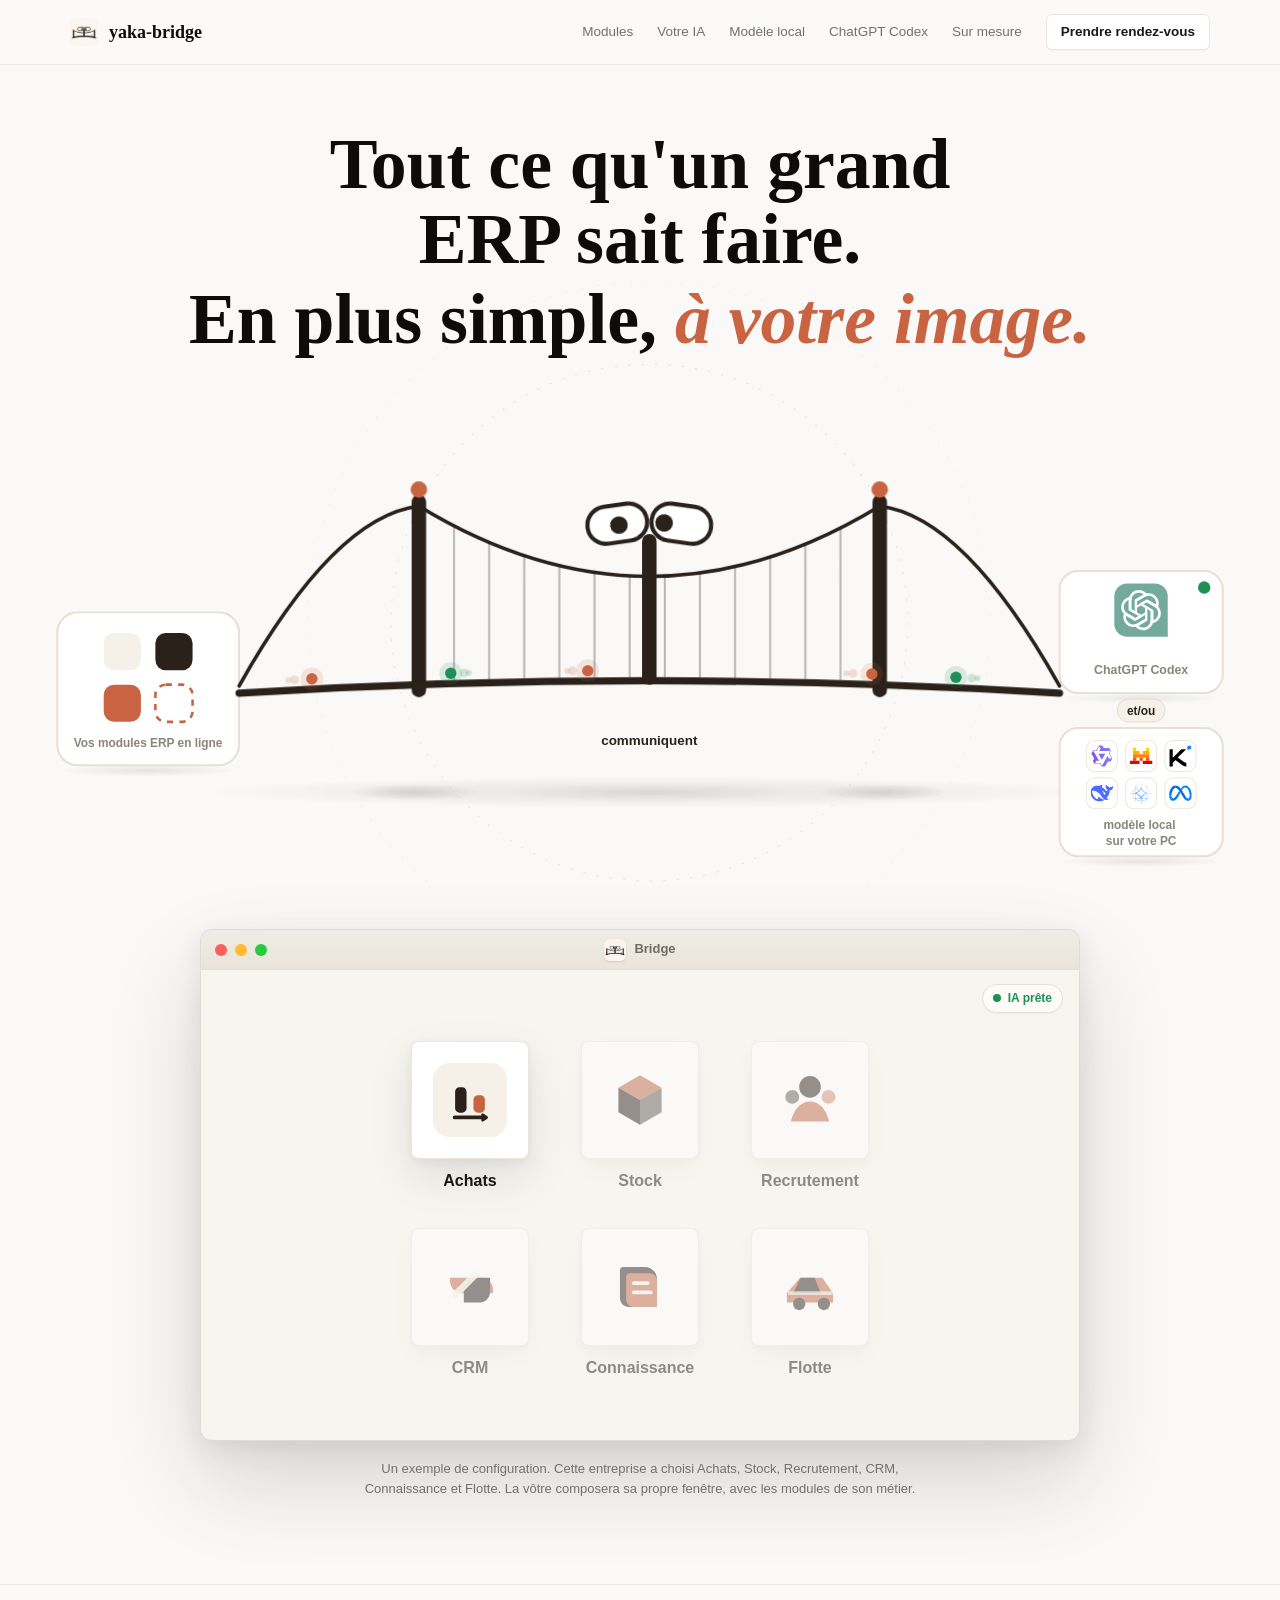
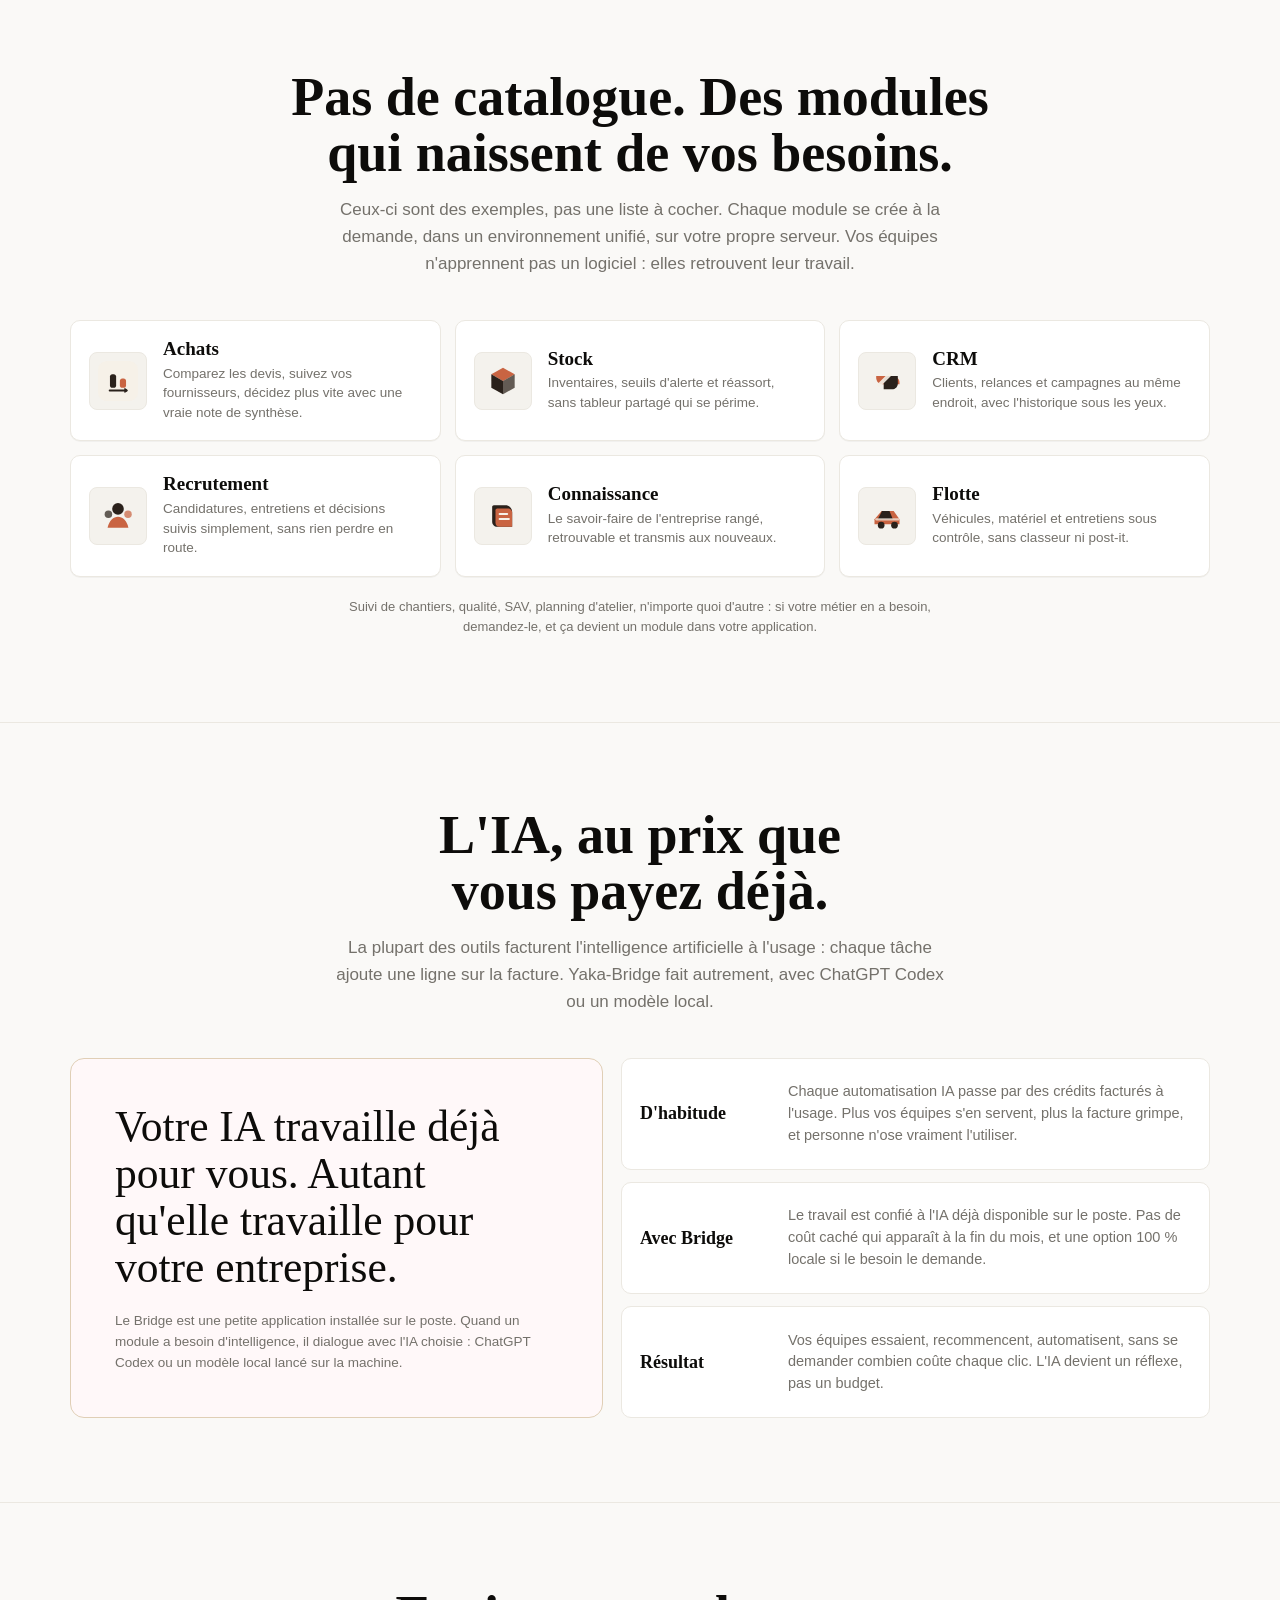
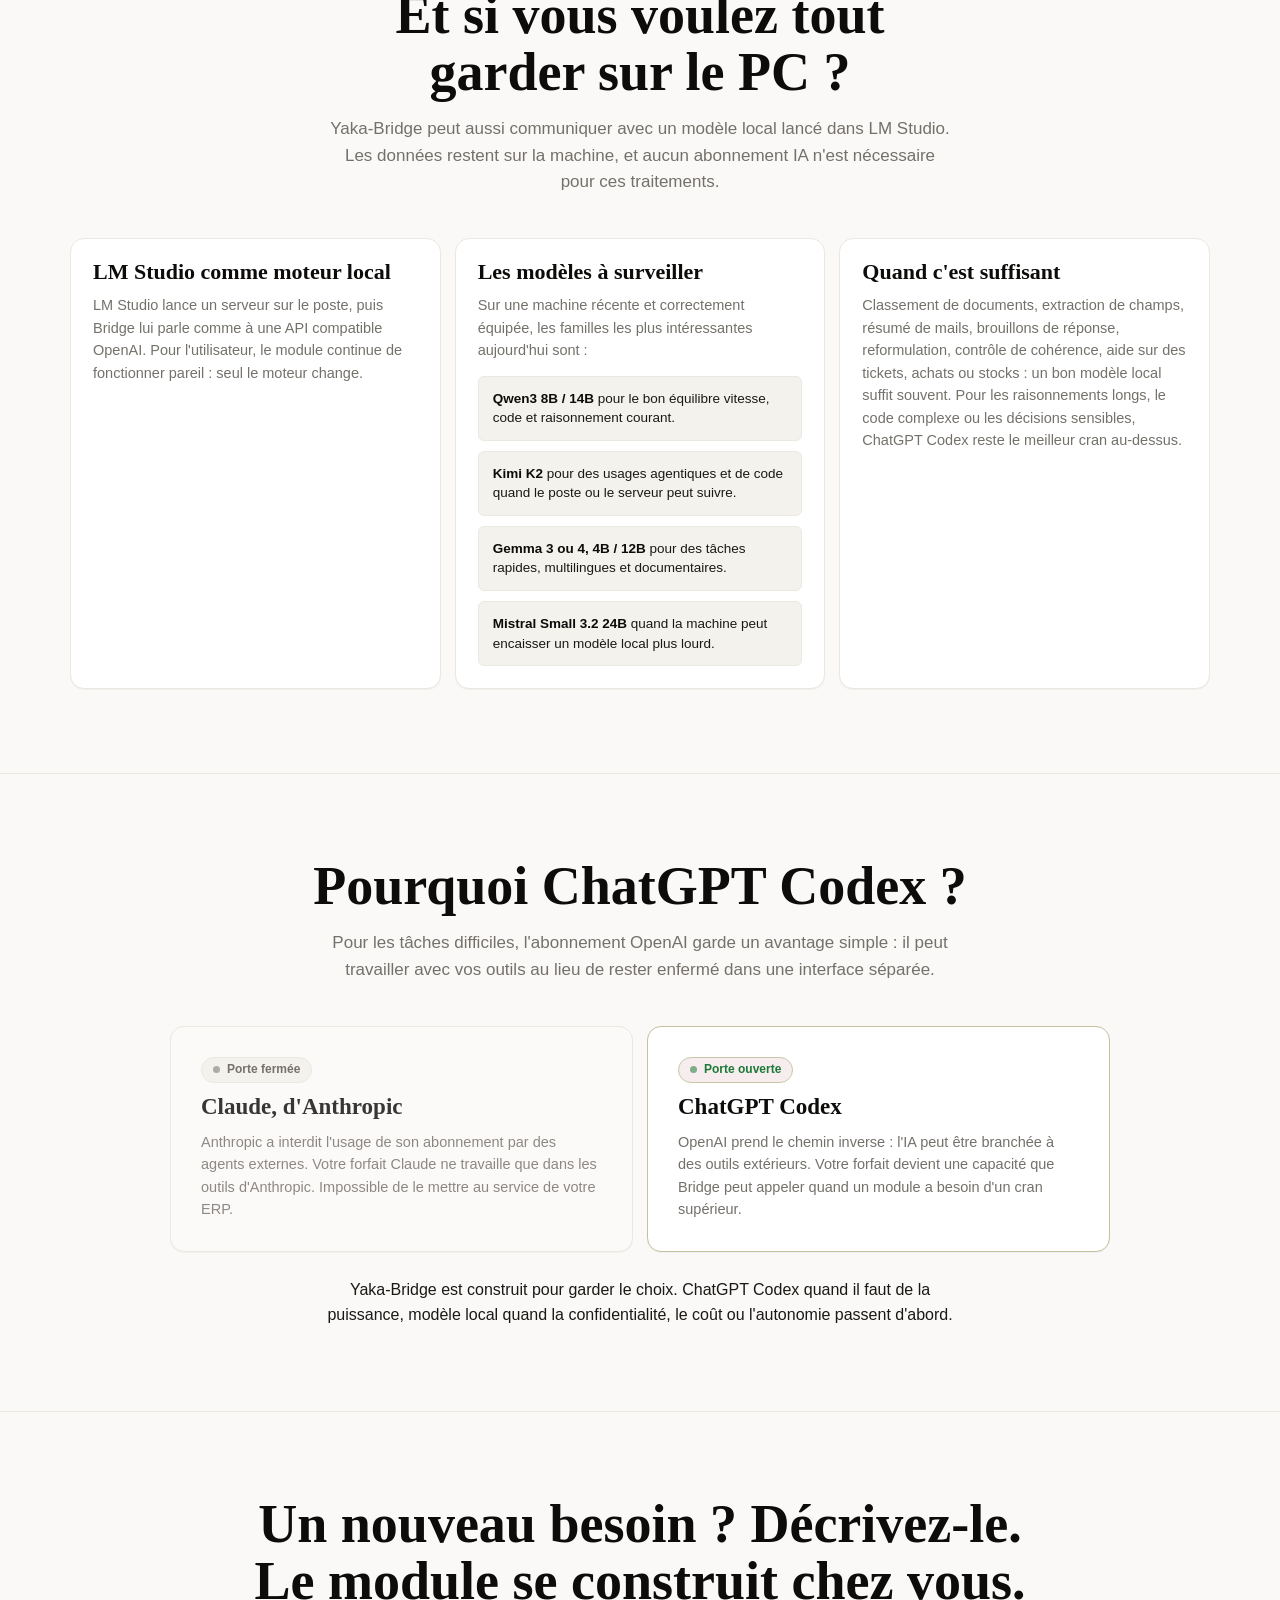
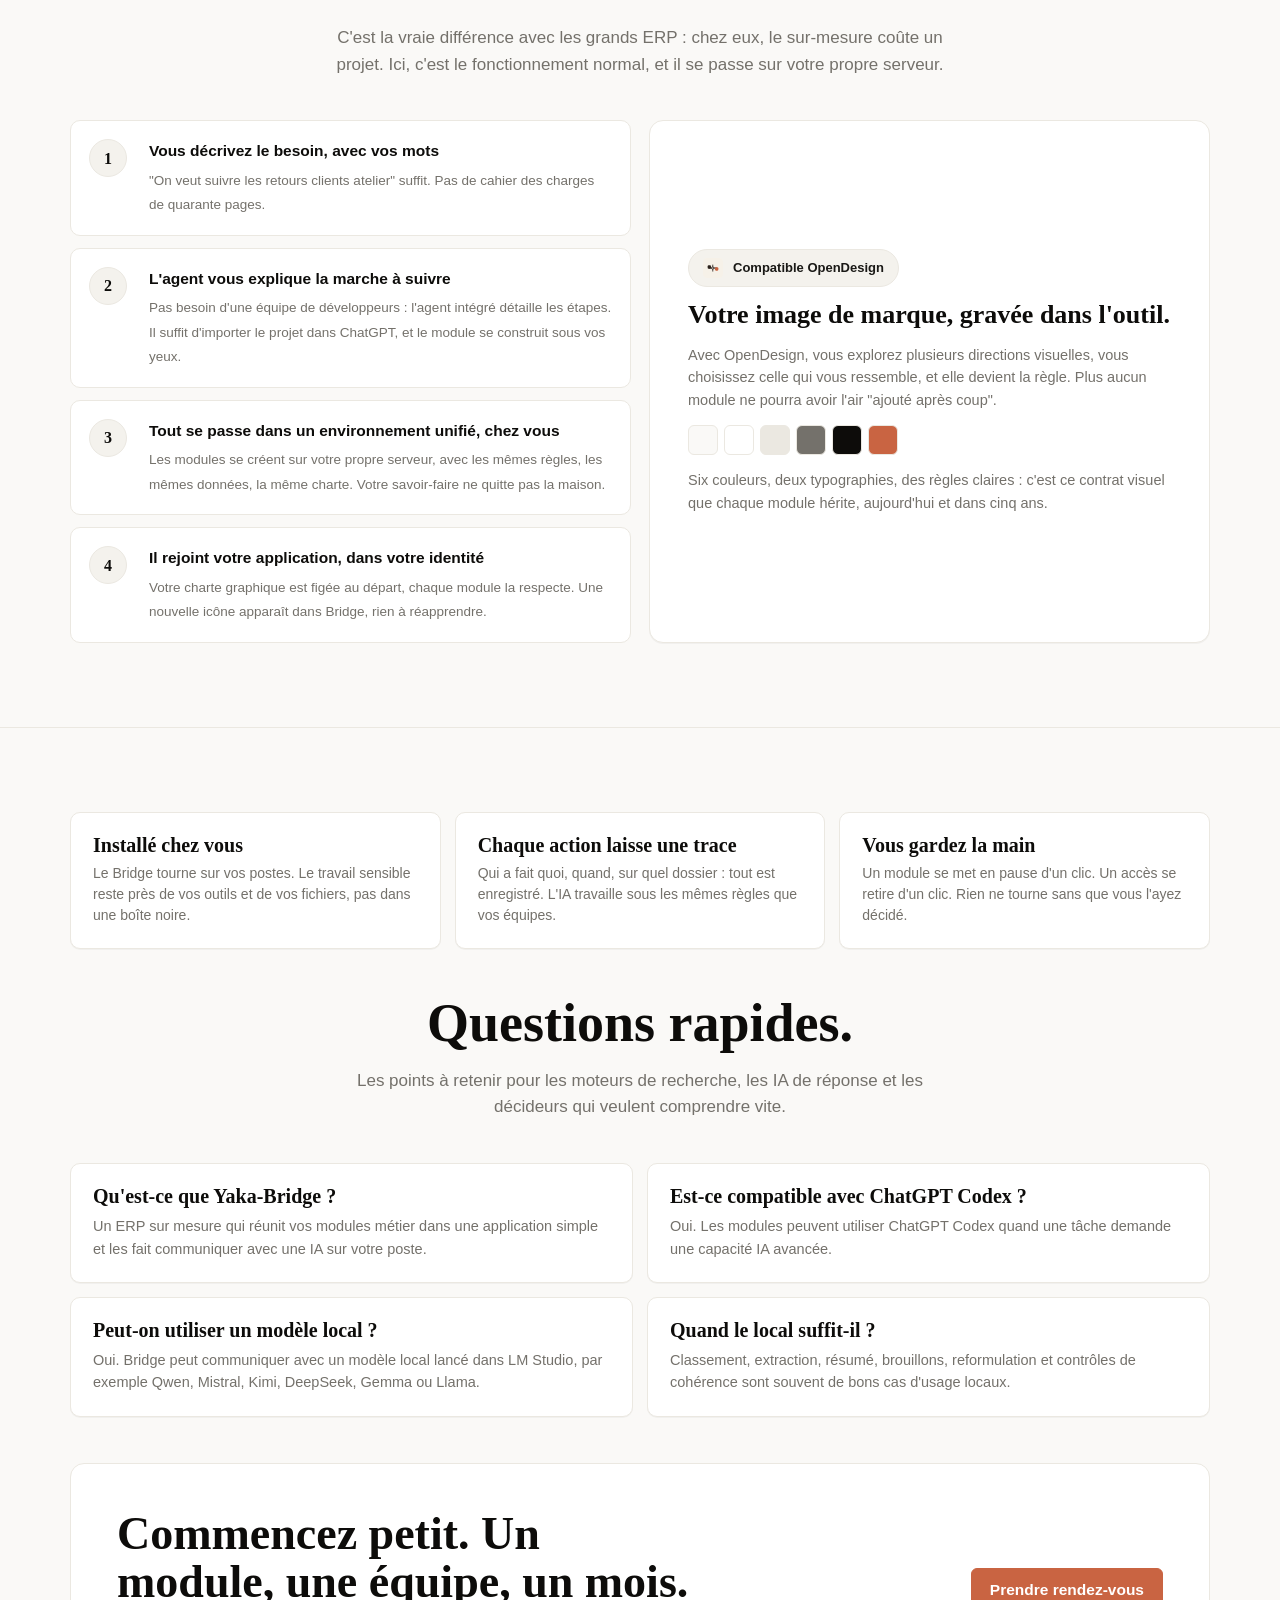
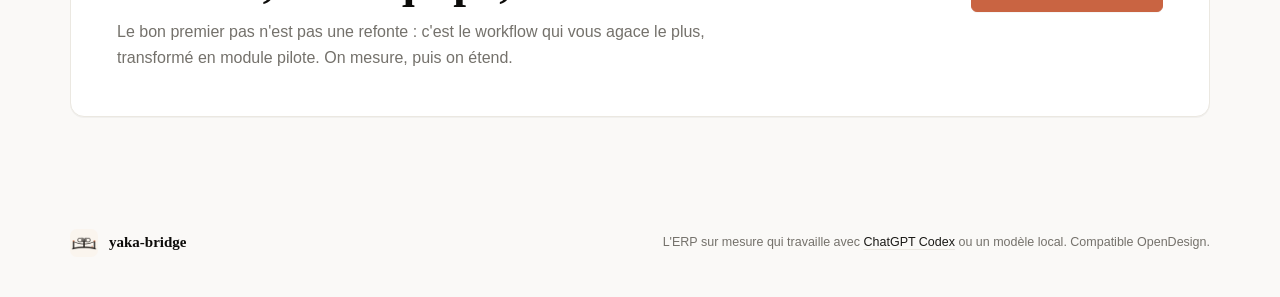
==== public/index.html @ 5d9efeed "Add Yaka-Bridge booking flow" ====
<!doctype html>
<html lang="fr">
<head>
  <meta charset="utf-8">
  <meta name="viewport" content="width=device-width, initial-scale=1">
  <title>Yaka-Bridge - L'ERP sur mesure qui travaille avec votre IA</title>
  <meta name="description" content="Yaka-Bridge réunit vos métiers dans une application simple et fait travailler ChatGPT Codex ou un modèle local sur votre PC.">
  <meta name="robots" content="index, follow, max-image-preview:large">
  <meta name="author" content="Yaka-Bridge">
  <meta name="theme-color" content="#f7f4ed">
  <link rel="canonical" href="https://yaka-bridge.com/">
  <link rel="icon" href="favicon.svg?v=20260612-bridge" type="image/svg+xml">
  <link rel="icon" href="logo-options/yaka-bridge-app-icon-eyes-512.png?v=20260612-bridge" type="image/png" sizes="512x512">
  <link rel="apple-touch-icon" href="logo-options/yaka-bridge-app-icon-eyes-512.png?v=20260612-bridge">
  <link rel="stylesheet" href="booking.css?v=20260612-rdv2">
  <meta property="og:type" content="website">
  <meta property="og:locale" content="fr_FR">
  <meta property="og:site_name" content="Yaka-Bridge">
  <meta property="og:url" content="https://yaka-bridge.com/">
  <meta property="og:title" content="Yaka-Bridge - L'ERP sur mesure qui travaille avec votre IA">
  <meta property="og:description" content="Yaka-Bridge réunit vos métiers dans une application simple et fait travailler ChatGPT Codex ou un modèle local sur votre PC.">
  <meta property="og:image" content="https://yaka-bridge.com/og-yaka-bridge-20260611.png">
  <meta property="og:image:secure_url" content="https://yaka-bridge.com/og-yaka-bridge-20260611.png">
  <meta property="og:image:type" content="image/png">
  <meta property="og:image:width" content="1200">
  <meta property="og:image:height" content="630">
  <meta property="og:image:alt" content="Yaka-Bridge relie vos modules en ligne à ChatGPT Codex ou à un modèle local.">
  <meta name="twitter:card" content="summary_large_image">
  <meta name="twitter:title" content="Yaka-Bridge - L'ERP sur mesure qui travaille avec votre IA">
  <meta name="twitter:description" content="Modules métier, ChatGPT Codex et modèles locaux sur votre PC dans une application simple.">
  <meta name="twitter:image" content="https://yaka-bridge.com/og-yaka-bridge-20260611.png">
  <script type="application/ld+json">
    {
      "@context": "https://schema.org",
      "@graph": [
        {
          "@type": "Organization",
          "@id": "https://yaka-bridge.com/#organization",
          "name": "Yaka-Bridge",
          "url": "https://yaka-bridge.com/",
          "logo": "https://yaka-bridge.com/logo-options/yaka-bridge-app-icon-eyes-512.png"
        },
        {
          "@type": "WebSite",
          "@id": "https://yaka-bridge.com/#website",
          "url": "https://yaka-bridge.com/",
          "name": "Yaka-Bridge",
          "publisher": { "@id": "https://yaka-bridge.com/#organization" },
          "inLanguage": "fr-FR"
        },
        {
          "@type": "SoftwareApplication",
          "@id": "https://yaka-bridge.com/#software",
          "name": "Yaka-Bridge",
          "applicationCategory": "BusinessApplication",
          "operatingSystem": "Web, desktop",
          "url": "https://yaka-bridge.com/",
          "description": "ERP sur mesure qui relie des modules métier à ChatGPT Codex ou à un modèle local sur le poste.",
          "publisher": { "@id": "https://yaka-bridge.com/#organization" }
        },
        {
          "@type": "FAQPage",
          "@id": "https://yaka-bridge.com/#faq",
          "mainEntity": [
            {
              "@type": "Question",
              "name": "Qu'est-ce que Yaka-Bridge ?",
              "acceptedAnswer": {
                "@type": "Answer",
                "text": "Yaka-Bridge est un ERP sur mesure qui réunit des modules métier dans une application simple et les fait communiquer avec une IA sur le poste."
              }
            },
            {
              "@type": "Question",
              "name": "Yaka-Bridge fonctionne-t-il avec ChatGPT Codex ?",
              "acceptedAnswer": {
                "@type": "Answer",
                "text": "Oui. Les modules peuvent utiliser ChatGPT Codex quand une tâche demande une capacité IA avancée."
              }
            },
            {
              "@type": "Question",
              "name": "Yaka-Bridge peut-il fonctionner avec un modèle local ?",
              "acceptedAnswer": {
                "@type": "Answer",
                "text": "Oui. Bridge peut communiquer avec un modèle local lancé dans LM Studio, par exemple Qwen, Mistral, Kimi, DeepSeek, Gemma ou Llama, sans abonnement IA obligatoire pour ces traitements."
              }
            },
            {
              "@type": "Question",
              "name": "Dans quels cas un modèle local suffit-il ?",
              "acceptedAnswer": {
                "@type": "Answer",
                "text": "Un modèle local suffit souvent pour classer des documents, extraire des champs, résumer des mails, préparer des brouillons, reformuler ou contrôler la cohérence de données métier."
              }
            }
          ]
        }
      ]
    }
  </script>
  <style>
    :root {
      --bg:      oklch(98.2% 0.003 84.6);
      --surface: oklch(100% 0 0);
      --fg:      oklch(21.3% 0.006 91.6);
      --muted:   oklch(54.9% 0.010 84.6);
      --border:  oklch(93.1% 0.010 87.5);
      --accent:  oklch(61.7% 0.138 39.0);
      --subtle:  oklch(96.1% 0.007 88.6);
      --strong:  oklch(15.5% 0.004 84.6);
      --accent-soft: oklch(93% 0.035 40);
      --green: oklch(50.8% 0.132 148.5);
      --font-display: 'Source Serif Pro', 'Source Serif 4', 'Iowan Old Style', Georgia, 'Times New Roman', serif;
      --font-body: -apple-system, BlinkMacSystemFont, 'Inter', 'Segoe UI', Roboto, 'Helvetica Neue', Arial, sans-serif;
      --radius-sm: 6px;
      --radius: 10px;
      --radius-lg: 14px;
      --shadow-xs: 0 1px 0 rgba(28, 27, 26, .04);
      --shadow-window: 0 40px 90px rgba(39, 34, 29, .16), 0 8px 24px rgba(39, 34, 29, .08);
      --max: 1140px;
    }
    * { box-sizing: border-box; }
    html { scroll-behavior: smooth; background: var(--bg); }
    body {
      margin: 0;
      color: var(--fg);
      background:
        radial-gradient(circle at 50% -10%, rgba(201, 100, 66, .07), transparent 38rem),
        var(--bg);
      font-family: var(--font-body);
      font-size: 15.5px;
      line-height: 1.58;
      -webkit-font-smoothing: antialiased;
      text-rendering: optimizeLegibility;
    }
    a { color: inherit; text-decoration: none; }
    .shell { width: min(var(--max), calc(100% - 40px)); margin-inline: auto; }

    /* ---------- nav ---------- */
    .topbar {
      position: sticky; top: 0; z-index: 20;
      border-bottom: 1px solid color-mix(in oklch, var(--border) 80%, transparent);
      background: color-mix(in oklch, var(--bg) 86%, white);
      backdrop-filter: blur(18px);
    }
    .nav { display: flex; align-items: center; justify-content: space-between; min-height: 64px; gap: 20px; }
    .brand { display: inline-flex; align-items: center; gap: 11px; min-width: 0; }
    .brand svg { width: 32px; height: 32px; display: block; }
    .brand-logo {
      width: 28px;
      height: 28px;
      display: block;
      border-radius: 7px;
      object-fit: cover;
    }
    .brand strong {
      font-family: var(--font-display); font-size: 18px; font-weight: 650;
      color: var(--strong); white-space: nowrap;
    }
    .navlinks { display: flex; align-items: center; gap: 24px; color: var(--muted); font-size: 13.5px; }
    .navlinks a:hover { color: var(--fg); }
    .nav-cta {
      display: inline-flex; align-items: center; min-height: 36px; padding: 0 14px;
      border: 1px solid var(--border); border-radius: var(--radius-sm);
      background: var(--surface); color: var(--fg); box-shadow: var(--shadow-xs); font-weight: 600;
      white-space: nowrap;
    }

    /* ---------- hero ---------- */
    .hero {
      position: relative;
      overflow: clip;
      display: grid;
      grid-template-rows: auto 1fr;
      min-height: min(820px, calc(100svh - 64px));
      padding-top: clamp(42px, 6.5vh, 76px);
    }
    .hero-copy {
      position: relative;
      z-index: 2;
      text-align: center;
      pointer-events: none;
    }
    h1, h2, h3 {
      margin: 0; color: var(--strong);
      font-family: var(--font-display); font-weight: 650;
      line-height: 1.04; letter-spacing: 0; text-wrap: balance;
    }
    h1 { max-width: 940px; margin-inline: auto; font-size: clamp(44px, 5.6vw, 78px); }
    h1 .line { display: block; overflow: hidden; padding-block: .045em; }
    h1 .line > span { display: inline-block; will-change: transform; }
    h1 em { font-style: italic; color: var(--accent); }
    .hero-scene {
      position: relative;
      z-index: 1;
      align-self: end;
      width: min(1240px, 100%);
      margin-inline: auto;
      margin-top: clamp(-140px, -9vw, -36px);
      pointer-events: none;
    }
    .hero-scene svg { display: block; width: 100%; height: auto; overflow: visible; }

    #halo { transform-box: fill-box; transform-origin: center; }
    #ground-shadow { transform-box: fill-box; transform-origin: center; will-change: transform, opacity; }
    #layer-bridge, #layer-banks, #robot-rig, #robot-eyes, #eye-blink, #pupil-l, #pupil-r {
      transform-box: fill-box; transform-origin: center; will-change: transform;
    }
    .tower, #robot-mast { transform-box: fill-box; transform-origin: center bottom; }
    #codex-dot {
      transform-box: fill-box; transform-origin: center;
      animation: codex-pulse 2.4s ease-in-out infinite;
    }
    @keyframes codex-pulse {
      0%, 100% { transform: scale(1); }
      50% { transform: scale(1.25); }
    }

    /* Séquence d'ouverture : les rives arrivent, les pylônes montent,
       les câbles se tendent, l'agent ouvre les yeux, le trafic démarre. */
    @media (prefers-reduced-motion: no-preference) {
      h1 .line > span { transform: translateY(112%); animation: word-rise 1s cubic-bezier(.22, 1, .36, 1) both; }
      h1 .line:nth-child(2) > span { animation-delay: .14s; }
      @keyframes word-rise { to { transform: translateY(0); } }

      #halo { animation: halo-spin 90s linear infinite; }
      @keyframes halo-spin { to { transform: rotate(360deg); } }

      .bank { opacity: 0; animation: bank-in .8s cubic-bezier(.22, 1, .36, 1) both; }
      #bank-modules { animation-delay: .25s; }
      #bank-codex   { animation-delay: .4s; }
      #bank-local   { animation-delay: .52s; }
      #ai-choice    { opacity: 0; animation: bank-in .6s ease-out 1.5s both; }
      @keyframes bank-in {
        from { opacity: 0; transform: translateY(16px); }
        to   { opacity: 1; transform: translateY(0); }
      }

      .tower { transform: scaleY(0); animation: tower-up .65s cubic-bezier(.34, 1.4, .42, 1) both; }
      .tower.t1 { animation-delay: .5s; }
      .tower.t2 { animation-delay: .62s; }
      @keyframes tower-up { to { transform: scaleY(1); } }

      #deck, #cable-side-l, #cable-side-r, #cable-main { stroke-dasharray: 1; }
      #deck         { animation: draw .9s cubic-bezier(.6, 0, .3, 1) .62s both; }
      #cable-side-l { animation: draw .55s ease-out 1.02s both; }
      #cable-side-r { animation: draw .55s ease-out 1.02s both; }
      #cable-main   { animation: draw .7s ease-in-out 1.18s both; }
      @keyframes draw { from { stroke-dashoffset: 1; } to { stroke-dashoffset: 0; } }

      #hangers { opacity: 0; animation: fade-in .6s ease-out 1.55s both; }
      #shadow-intro { opacity: 0; animation: fade-in 1.1s ease-out .85s both; }
      .scene-label { opacity: 0; animation: fade-in .7s ease-out 1.75s both; }
      #packets, #trails { opacity: 0; animation: fade-in .8s ease-out 2.15s both; }
      @keyframes fade-in { to { opacity: 1; } }

      #robot-mast { transform: scaleY(0); animation: tower-up .5s cubic-bezier(.34, 1.5, .4, 1) 1.6s both; }
      #eye-blink { transform: scaleY(0); animation: eyes-open .5s cubic-bezier(.3, 1.6, .4, 1) 1.95s both; }
      @keyframes eyes-open {
        0%   { transform: scaleY(0); }
        70%  { transform: scaleY(1.12); }
        100% { transform: scaleY(1); }
      }
    }

    /* Le hero s'efface en parallaxe au scroll, piloté par le défilement, sans JS */
    @supports (animation-timeline: scroll()) {
      @media (prefers-reduced-motion: no-preference) {
        .hero-copy  { animation: copy-leave linear both; animation-timeline: scroll(); animation-range: 0 480px; }
        .hero-scene { animation: scene-leave linear both; animation-timeline: scroll(); animation-range: 0 620px; }
      }
    }
    @keyframes copy-leave  { to { transform: translateY(-40px); opacity: 0; } }
    @keyframes scene-leave { to { transform: translateY(-24px) scale(.985); opacity: .3; } }
    .btn {
      display: inline-flex; align-items: center; justify-content: center;
      min-height: 44px; padding: 0 18px;
      border: 1px solid var(--border); border-radius: var(--radius-sm);
      background: var(--surface); color: var(--fg);
      box-shadow: var(--shadow-xs); font-weight: 650; white-space: nowrap;
    }
    .btn.primary { border-color: var(--accent); background: var(--accent); color: white; }
    .btn:hover { border-color: color-mix(in oklch, var(--border) 65%, var(--fg)); }
    .btn.primary:hover { border-color: var(--accent); filter: brightness(.96); }

    /* ---------- vraie fenêtre Bridge ---------- */
    .capture-wrap { padding: 44px 0 86px; }
    .bridge-window {
      width: min(880px, 100%); margin-inline: auto;
      border: 1px solid color-mix(in oklch, var(--border) 70%, var(--fg) 6%);
      border-radius: 12px; overflow: hidden;
      background: #f7f5f0;
      box-shadow: var(--shadow-window);
    }
    .titlebar {
      position: relative; display: flex; align-items: center; justify-content: center;
      gap: 8px;
      min-height: 40px; border-bottom: 1px solid #e4ded3;
      background: linear-gradient(180deg, #efece5, #e9e5dc);
      color: #706c64; font-size: 13px; font-weight: 650;
    }
    .bridge-title-icon {
      width: 22px;
      height: 22px;
      border-radius: 6px;
      object-fit: cover;
      box-shadow: 0 1px 2px rgba(39, 34, 29, .12);
    }
    .lights { position: absolute; inset-inline-start: 14px; display: flex; gap: 8px; }
    .lights i { width: 12px; height: 12px; border-radius: 50%; }
    .lights i:nth-child(1) { background: #ff5f57; }
    .lights i:nth-child(2) { background: #febc2e; }
    .lights i:nth-child(3) { background: #28c840; }
    .bridge-screen { position: relative; padding: 52px 46px 44px; min-height: 470px; display: grid; align-content: center; }
    .codex-mini {
      position: absolute; top: 14px; inset-inline-end: 16px;
      display: inline-flex; align-items: center; gap: 7px; min-height: 28px;
      border: 1px solid #e4ded3; border-radius: 999px;
      background: rgba(255, 253, 248, .82); padding: 4px 10px;
      color: #1e8f56; font-size: 12px; font-weight: 750;
      box-shadow: 0 1px 2px rgba(39, 34, 29, .04);
    }
    .codex-mini .dot { width: 8px; height: 8px; border-radius: 99px; background: currentColor; }
    .services {
      display: grid; grid-template-columns: repeat(3, 128px);
      gap: 38px 42px; justify-content: center; align-content: center;
    }
    .app-card { width: 128px; display: grid; justify-items: center; gap: 12px; text-align: center; }
    .app-icon {
      width: 118px; height: 118px; border-radius: 8px; background: #ffffff;
      box-shadow: 0 18px 44px rgba(39, 34, 29, .10), 0 3px 10px rgba(39, 34, 29, .06);
      display: grid; place-items: center; border: 1px solid rgba(228, 222, 211, .72);
      overflow: hidden;
    }
    .app-icon svg { width: 74px; height: 74px; display: block; }
    .app-icon img { width: 100%; height: 100%; object-fit: cover; display: block; }
    .app-card strong { font-family: var(--font-body); font-size: 16px; font-weight: 650; color: #171716; line-height: 1.2; }
    .app-card.placeholder { opacity: .48; filter: grayscale(.12); }
    .app-card.placeholder .app-icon { box-shadow: 0 10px 28px rgba(39, 34, 29, .07), 0 2px 6px rgba(39, 34, 29, .04); }
    .capture-caption {
      max-width: 560px; margin: 18px auto 0; text-align: center;
      color: var(--muted); font-size: 13px; line-height: 1.5;
    }

    /* ---------- sections ---------- */
    .section { padding: 84px 0; border-top: 1px solid var(--border); }
    .section-head { max-width: 780px; margin: 0 auto 42px; text-align: center; }
    h2 { font-size: clamp(34px, 4.4vw, 54px); }
    .section-head p { margin: 16px auto 0; max-width: 620px; color: var(--muted); font-size: 17px; text-wrap: pretty; }

    /* modules */
    .module-grid { display: grid; grid-template-columns: repeat(3, minmax(0, 1fr)); gap: 14px; }
    .module-card {
      display: grid; grid-template-columns: 58px minmax(0, 1fr); gap: 16px; align-items: center;
      padding: 18px; border: 1px solid var(--border); border-radius: var(--radius);
      background: var(--surface); box-shadow: var(--shadow-xs);
    }
    .module-card .m-icon {
      width: 58px; height: 58px; border-radius: 8px;
      border: 1px solid var(--border); background: var(--subtle);
      display: grid; place-items: center;
    }
    .module-card .m-icon svg { width: 40px; height: 40px; display: block; }
    .module-card h3 { font-size: 19px; }
    .module-card p { margin: 5px 0 0; color: var(--muted); font-size: 13.5px; line-height: 1.45; }
    .module-note { margin: 20px auto 0; max-width: 620px; text-align: center; color: var(--muted); font-size: 13px; }

    /* économie */
    .economy { display: grid; grid-template-columns: .95fr 1.05fr; gap: 18px; align-items: stretch; }
    .quote-panel {
      display: grid; align-content: center;
      padding: clamp(26px, 4vw, 44px);
      border: 1px solid color-mix(in oklch, var(--accent) 22%, var(--border));
      border-radius: var(--radius-lg);
      background: color-mix(in oklch, var(--surface) 78%, var(--accent-soft));
    }
    .quote-panel p {
      margin: 0; color: var(--strong);
      font-family: var(--font-display); font-size: clamp(28px, 3.4vw, 44px);
      line-height: 1.08; text-wrap: balance;
    }
    .quote-panel small { display: block; margin-top: 20px; color: var(--muted); font-size: 13.5px; line-height: 1.55; }
    .compare { display: grid; gap: 12px; }
    .compare-row {
      display: grid; grid-template-columns: 132px minmax(0, 1fr); gap: 16px; align-items: center;
      padding: 18px; border: 1px solid var(--border); border-radius: var(--radius); background: var(--surface);
    }
    .compare-row b { color: var(--strong); font-family: var(--font-display); font-size: 18px; line-height: 1.15; }
    .compare-row span { color: var(--muted); font-size: 14.5px; line-height: 1.5; }

    /* modèle local */
    .local-grid { display: grid; grid-template-columns: repeat(3, minmax(0, 1fr)); gap: 14px; }
    .local-card {
      padding: 22px; border: 1px solid var(--border); border-radius: var(--radius-lg);
      background: var(--surface); box-shadow: var(--shadow-xs);
    }
    .local-card h3 { font-size: 22px; }
    .local-card p { margin: 10px 0 0; color: var(--muted); font-size: 14.5px; line-height: 1.55; }
    .model-list { display: grid; gap: 10px; margin-top: 14px; }
    .model-list span {
      display: block; padding: 12px 14px; border: 1px solid var(--border); border-radius: var(--radius-sm);
      background: var(--subtle); color: var(--fg); font-size: 13.5px; line-height: 1.45;
    }
    .model-list b { color: var(--strong); }

    /* pourquoi codex */
    .versus { display: grid; grid-template-columns: 1fr 1fr; gap: 14px; max-width: 940px; margin-inline: auto; }
    .vs-card {
      display: grid; gap: 12px; align-content: start;
      padding: clamp(22px, 3vw, 30px);
      border: 1px solid var(--border); border-radius: var(--radius-lg);
      background: var(--surface); box-shadow: var(--shadow-xs);
    }
    .vs-card h3 { font-size: 23px; }
    .vs-card p { margin: 0; color: var(--muted); font-size: 14.5px; line-height: 1.55; }
    .vs-tag {
      display: inline-flex; align-items: center; gap: 7px; width: fit-content;
      min-height: 26px; padding: 2px 11px;
      border: 1px solid var(--border); border-radius: 999px;
      background: var(--subtle); color: var(--muted);
      font-size: 12px; font-weight: 700;
    }
    .vs-tag::before { content: ""; width: 7px; height: 7px; border-radius: 50%; background: currentColor; opacity: .55; }
    .vs-card.closed { background: color-mix(in oklch, var(--surface) 60%, var(--subtle)); }
    .vs-card.closed h3, .vs-card.closed p { opacity: .82; }
    .vs-card.open { border-color: color-mix(in oklch, var(--green) 30%, var(--border)); }
    .vs-card.open .vs-tag {
      border-color: color-mix(in oklch, var(--green) 26%, var(--border));
      background: color-mix(in oklch, var(--green) 9%, var(--surface));
      color: var(--green);
    }
    .versus-note {
      max-width: 640px; margin: 26px auto 0; text-align: center;
      color: var(--fg); font-size: 16px; line-height: 1.55; text-wrap: pretty;
    }

    /* sur mesure */
    .custom { display: grid; grid-template-columns: 1fr 1fr; gap: 18px; align-items: stretch; }
    .steps { display: grid; gap: 12px; counter-reset: step; }
    .step {
      display: grid; grid-template-columns: 44px minmax(0, 1fr); gap: 16px; align-items: start;
      padding: 18px; border: 1px solid var(--border); border-radius: var(--radius);
      background: var(--surface); counter-increment: step;
    }
    .step::before {
      content: counter(step);
      display: grid; place-items: center; width: 36px; height: 36px;
      border: 1px solid var(--border); border-radius: 50%; background: var(--subtle);
      color: var(--strong); font-family: var(--font-display); font-size: 16px; font-weight: 650;
    }
    .step strong { display: block; color: var(--strong); font-size: 15.5px; margin-bottom: 4px; }
    .step span { color: var(--muted); font-size: 13.5px; line-height: 1.5; }
    .design-card {
      display: grid; align-content: center; gap: 14px;
      padding: clamp(24px, 3.5vw, 38px);
      border: 1px solid var(--border); border-radius: var(--radius-lg);
      background: var(--surface); box-shadow: var(--shadow-xs);
    }
    .design-card h3 { font-size: 26px; line-height: 1.1; }
    .design-card p { margin: 0; color: var(--muted); font-size: 14.5px; line-height: 1.55; }
    .od-badge {
      display: inline-flex; align-items: center; gap: 10px; width: fit-content;
      border: 1px solid var(--border); border-radius: 999px;
      background: var(--subtle); padding: 8px 14px;
      color: var(--fg); font-size: 13px; font-weight: 650;
    }
    .od-badge svg { width: 20px; height: 20px; display: block; }
    .swatch-row { display: flex; gap: 6px; }
    .swatch-row i { width: 30px; height: 30px; border-radius: 6px; border: 1px solid var(--border); }

    /* confiance + CTA final */
    .trust-grid { display: grid; grid-template-columns: repeat(3, minmax(0, 1fr)); gap: 14px; margin-bottom: 46px; }
    .trust-card {
      padding: 22px; border: 1px solid var(--border); border-radius: var(--radius);
      background: var(--surface); box-shadow: var(--shadow-xs);
    }
    .trust-card h3 { font-size: 20px; }
    .trust-card p { margin: 8px 0 0; color: var(--muted); font-size: 14px; line-height: 1.5; }
    .faq-grid { display: grid; grid-template-columns: repeat(2, minmax(0, 1fr)); gap: 14px; margin-bottom: 46px; }
    .faq-card {
      padding: 22px; border: 1px solid var(--border); border-radius: var(--radius);
      background: var(--surface); box-shadow: var(--shadow-xs);
    }
    .faq-card h3 { font-size: 20px; }
    .faq-card p { margin: 8px 0 0; color: var(--muted); font-size: 14.5px; line-height: 1.55; }
    .final-box {
      display: grid; grid-template-columns: minmax(0, 1fr) auto; gap: 28px; align-items: center;
      padding: clamp(26px, 4vw, 46px);
      border: 1px solid var(--border); border-radius: var(--radius-lg);
      background: var(--surface); box-shadow: var(--shadow-xs);
    }
    .final-box h2 { font-size: clamp(30px, 3.8vw, 46px); }
    .final-box p { max-width: 640px; margin: 14px 0 0; color: var(--muted); font-size: 16px; }

    .foot {
      display: flex; flex-wrap: wrap; align-items: center; justify-content: space-between;
      gap: 14px; padding: 28px 0 40px; color: var(--muted); font-size: 12.5px;
    }
    .foot .brand strong { font-size: 15px; }
    .foot a { color: var(--fg); text-decoration: underline; text-decoration-color: var(--border); text-underline-offset: 3px; }

    @media (max-width: 920px) {
      .economy, .custom, .final-box, .versus, .local-grid { grid-template-columns: 1fr; }
      .module-grid, .trust-grid { grid-template-columns: repeat(2, minmax(0, 1fr)); }
    }
    @media (max-width: 680px) {
      .navlinks a:not(.nav-cta) { display: none; }
      .hero {
        display: block;
        min-height: 0;
        padding-top: clamp(26px, 8vw, 38px);
      }
      .hero-copy { width: min(100% - 28px, var(--max)); }
      h1 { font-size: clamp(40px, 11.5vw, 56px); }
      .hero-scene {
        width: min(100vw, 520px);
        margin-top: clamp(-54px, -12vw, -38px);
      }
      .module-grid, .trust-grid, .faq-grid { grid-template-columns: 1fr; }
      .services { grid-template-columns: repeat(3, 96px); gap: 26px 18px; }
      .app-card { width: 96px; }
      .app-icon { width: 88px; height: 88px; }
      .app-icon svg { width: 56px; height: 56px; }
      .app-card strong { font-size: 13px; }
      .bridge-screen { padding: 46px 18px 34px; min-height: 0; }
      .compare-row { grid-template-columns: 1fr; gap: 6px; }
      .section { padding: 62px 0; }
    }
    @media (max-width: 360px) {
      .nav { gap: 12px; }
      .topbar .brand strong { display: none; }
      .nav-cta { min-height: 34px; padding: 0 12px; font-size: 13px; }
    }
  </style>
</head>
<body>
  <header class="topbar">
    <div class="shell nav">
      <a class="brand" href="#top" aria-label="Yaka-Bridge">
        <img class="brand-logo" src="logo-options/yaka-bridge-app-icon-eyes-512.png?v=20260611-option2b" alt="">
        <strong>yaka-bridge</strong>
      </a>
      <nav class="navlinks" aria-label="Navigation principale">
        <a href="#modules">Modules</a>
        <a href="#economie">Votre IA</a>
        <a href="#local">Modèle local</a>
        <a href="#chatgpt">ChatGPT Codex</a>
        <a href="#surmesure">Sur mesure</a>
        <a class="nav-cta" href="#rdv" data-booking-open>Prendre rendez-vous</a>
      </nav>
    </div>
  </header>

  <main id="top">
    <section class="hero" aria-labelledby="hero-title">
      <div class="shell hero-copy">
        <h1 id="hero-title">
          <span class="line"><span>Tout ce qu'un grand ERP sait faire.</span></span>
          <span class="line"><span>En plus simple, <em>à votre image.</em></span></span>
        </h1>
      </div>
      <div class="hero-scene" id="bridge-stage" aria-hidden="true">
        <svg id="bridge-svg" viewBox="0 0 1200 604" xmlns="http://www.w3.org/2000/svg">
          <defs>
            <radialGradient id="shadow-pen" cx="50%" cy="50%" r="50%">
              <stop offset="0%" stop-color="#2A211B" stop-opacity=".09"/>
              <stop offset="58%" stop-color="#2A211B" stop-opacity=".05"/>
              <stop offset="100%" stop-color="#2A211B" stop-opacity="0"/>
            </radialGradient>
            <radialGradient id="shadow-core" cx="50%" cy="50%" r="50%">
              <stop offset="0%" stop-color="#2A211B" stop-opacity=".14"/>
              <stop offset="100%" stop-color="#2A211B" stop-opacity="0"/>
            </radialGradient>
          </defs>
          <g id="halo">
            <circle cx="609" cy="350" r="250" fill="none" stroke="#2A211B" stroke-width="1" stroke-dasharray="2 11" opacity=".09"/>
            <circle cx="609" cy="350" r="330" fill="none" stroke="#C96442" stroke-width="1" stroke-dasharray="2 14" opacity=".08"/>
          </g>
          <g id="shadow-intro">
            <g id="ground-shadow">
              <ellipse cx="609" cy="514" rx="430" ry="15" fill="url(#shadow-pen)"/>
              <ellipse cx="386" cy="514" rx="62" ry="8" fill="url(#shadow-core)"/>
              <ellipse cx="832" cy="514" rx="62" ry="8" fill="url(#shadow-core)"/>
              <ellipse cx="609" cy="514" rx="130" ry="9" fill="url(#shadow-core)" opacity=".5"/>
            </g>
          </g>

          <g id="layer-banks">
            <g id="bank-modules" class="bank">
              <ellipse cx="124" cy="493" rx="86" ry="6" fill="url(#shadow-core)" opacity=".7"/>
              <rect x="36" y="340" width="176" height="148" rx="20" fill="#FFFFFF" stroke="#E7E0D4" stroke-width="2"/>
              <rect x="81" y="360" width="36" height="36" rx="10" fill="#F6F1E8"/>
              <rect x="131" y="360" width="36" height="36" rx="10" fill="#2A211B"/>
              <rect x="81" y="410" width="36" height="36" rx="10" fill="#C96442"/>
              <rect x="131" y="410" width="36" height="36" rx="10" fill="none" stroke="#C96442" stroke-width="2.5" stroke-dasharray="6 6"/>
              <text x="124" y="470" text-anchor="middle" font-family="-apple-system, BlinkMacSystemFont, 'Segoe UI', sans-serif" font-size="11.5" font-weight="600" fill="#8a8579">Vos modules ERP en ligne</text>
            </g>

            <g id="bank-codex" class="bank">
              <ellipse cx="1085" cy="423" rx="76" ry="5.5" fill="url(#shadow-core)" opacity=".6"/>
              <rect x="1006" y="300" width="158" height="118" rx="18" fill="#FFFFFF" stroke="#E7E0D4" stroke-width="2"/>
              <g transform="translate(1059 312) scale(.0215)">
                <path d="M1 578.4C1 259.5 259.5 1 578.4 1h1249.1c319 0 577.5 258.5 577.5 577.4V2406H578.4C259.5 2406 1 2147.5 1 1828.6V578.4z" fill="#74AA9C"/>
                <path id="chatgpt-loop" d="M1107.3 299.1c-197.999 0-373.9 127.3-435.2 315.3L650 743.5v427.9c0 21.4 11 40.4 29.4 51.4l344.5 198.515V833.3h.1v-27.9L1372.7 604c33.715-19.52 70.44-32.857 108.47-39.828L1447.6 450.3C1361 353.5 1237.1 298.5 1107.3 299.1zm0 117.5-.6.6c79.699 0 156.3 27.5 217.6 78.4-2.5 1.2-7.4 4.3-11 6.1L952.8 709.3c-18.4 10.4-29.4 30-29.4 51.4V1248l-155.1-89.4V755.8c-.1-187.099 151.601-338.9 339-339.2z" fill="#FFFFFF"/>
                <use href="#chatgpt-loop" transform="rotate(60 1203 1203)"/>
                <use href="#chatgpt-loop" transform="rotate(120 1203 1203)"/>
                <use href="#chatgpt-loop" transform="rotate(180 1203 1203)"/>
                <use href="#chatgpt-loop" transform="rotate(240 1203 1203)"/>
                <use href="#chatgpt-loop" transform="rotate(300 1203 1203)"/>
              </g>
              <circle id="codex-dot" cx="1146" cy="316" r="6" fill="#1e8f56"/>
              <text x="1085" y="400" text-anchor="middle" font-family="-apple-system, BlinkMacSystemFont, 'Segoe UI', sans-serif" font-size="12" font-weight="600" fill="#8a8579">ChatGPT Codex</text>
            </g>

            <g id="ai-choice">
              <rect x="1062" y="424" width="46" height="22" rx="11" fill="#F6F1E8" stroke="#E7E0D4"/>
              <text x="1085" y="439" text-anchor="middle" font-family="-apple-system, BlinkMacSystemFont, 'Segoe UI', sans-serif" font-size="11.5" font-weight="750" fill="#2A211B">et/ou</text>
            </g>

            <g id="bank-local" class="bank">
              <ellipse cx="1085" cy="581" rx="76" ry="5.5" fill="url(#shadow-core)" opacity=".7"/>
              <rect x="1006" y="452" width="158" height="124" rx="18" fill="#FFFFFF" stroke="#E7E0D4" stroke-width="2"/>
              <g>
                <rect x="1032" y="464" width="30" height="30" rx="8" fill="#FFFFFF" stroke="#EEE8DC"/>
                <rect x="1070" y="464" width="30" height="30" rx="8" fill="#FFFFFF" stroke="#EEE8DC"/>
                <rect x="1108" y="464" width="30" height="30" rx="8" fill="#FFFFFF" stroke="#EEE8DC"/>
                <rect x="1032" y="500" width="30" height="30" rx="8" fill="#FFFFFF" stroke="#EEE8DC"/>
                <rect x="1070" y="500" width="30" height="30" rx="8" fill="#FFFFFF" stroke="#EEE8DC"/>
                <rect x="1108" y="500" width="30" height="30" rx="8" fill="#FFFFFF" stroke="#EEE8DC"/>
                <image href="model-logos/qwen.svg?v=20260611-color3" x="1036" y="468" width="22" height="22"/>
                <image href="model-logos/mistral.svg?v=20260611-color3" x="1074" y="468" width="22" height="22"/>
                <image href="model-logos/kimi.svg?v=20260611-color3" x="1112" y="468" width="22" height="22"/>
                <image href="model-logos/deepseek.svg?v=20260611-color3" x="1036" y="504" width="22" height="22"/>
                <image href="model-logos/gemma.svg?v=20260611-color3" x="1074" y="504" width="22" height="22"/>
                <image href="model-logos/llama.svg?v=20260611-color3" x="1112" y="504" width="22" height="22"/>
              </g>
              <text x="1085" y="550" text-anchor="middle" font-family="-apple-system, BlinkMacSystemFont, 'Segoe UI', sans-serif" font-size="11.5" font-weight="600" fill="#8a8579">
                <tspan x="1085" dy="0">modèle local</tspan>
                <tspan x="1085" dy="15">sur votre PC</tspan>
              </text>
            </g>
          </g>

          <g id="layer-bridge">
            <path id="cable-side-l" pathLength="1" d="M212 409 Q304 245 386 235" fill="none" stroke="#2A211B" stroke-width="3.5" stroke-linecap="round"/>
            <path id="cable-side-r" pathLength="1" d="M832 235 Q914 245 1006 409" fill="none" stroke="#2A211B" stroke-width="3.5" stroke-linecap="round"/>
            <path id="cable-main" pathLength="1" d="M386 235 Q609 371 832 235" fill="none" stroke="#2A211B" stroke-width="3.5" stroke-linecap="round"/>
            <path id="hangers" d="" fill="none" stroke="#2A211B" stroke-width="2" stroke-opacity=".3"/>
            <g class="tower t1">
              <rect x="379" y="224" width="14" height="196" rx="7" fill="#2A211B"/>
              <circle cx="386" cy="219" r="8" fill="#C96442"/>
            </g>
            <g class="tower t2">
              <rect x="825" y="224" width="14" height="196" rx="7" fill="#2A211B"/>
              <circle cx="832" cy="219" r="8" fill="#C96442"/>
            </g>
            <path id="deck" pathLength="1" d="M212 416 Q609 392 1006 416" fill="none" stroke="#2A211B" stroke-width="7" stroke-linecap="round"/>
            <g id="robot-rig">
              <rect id="robot-mast" x="602" y="262" width="14" height="146" rx="7" fill="#2A211B"/>
              <g id="robot-eyes">
                <g id="eye-blink">
                  <g transform="rotate(-8 578 252)">
                    <rect x="549" y="234" width="58" height="36" rx="18" fill="#FFFFFF" stroke="#2A211B" stroke-width="4"/>
                    <circle id="pupil-l" cx="587" cy="252" r="8.5" fill="#2A211B"/>
                  </g>
                  <g transform="rotate(8 640 252)">
                    <rect x="611" y="234" width="58" height="36" rx="18" fill="#FFFFFF" stroke="#2A211B" stroke-width="4"/>
                    <circle id="pupil-r" cx="631" cy="252" r="8.5" fill="#2A211B"/>
                  </g>
                </g>
              </g>
            </g>
            <g id="trails"></g>
            <g id="packets"></g>
          </g>

          <text class="scene-label" x="609" y="468" text-anchor="middle" font-family="-apple-system, BlinkMacSystemFont, 'Segoe UI', sans-serif" font-size="13" font-weight="650" fill="#2A211B">communiquent</text>
        </svg>
      </div>
    </section>

    <section class="shell capture-wrap" aria-label="L'application Bridge">
      <figure style="margin:0">
        <div class="bridge-window" role="img" aria-label="Exemple de fenêtre Bridge avec les modules Achats, Stock, Recrutement, CRM, Connaissance et Flotte">
          <div class="titlebar">
            <span class="lights" aria-hidden="true"><i></i><i></i><i></i></span>
            <img class="bridge-title-icon" src="logo-options/yaka-bridge-app-icon-eyes-512.png?v=20260611-option2b" alt="">
            Bridge
          </div>
          <div class="bridge-screen">
            <span class="codex-mini"><span class="dot" aria-hidden="true"></span>IA prête</span>
            <div class="services">
              <div class="app-card">
                <span class="app-icon" aria-hidden="true">
                  <svg viewBox="0 0 1024 1024" xmlns="http://www.w3.org/2000/svg">
                    <rect width="1024" height="1024" rx="224" fill="#F6F1E8"/>
                    <path d="M306 626V398c0-34 27-61 61-61h36c34 0 61 27 61 61v228c0 34-27 61-61 61h-36c-34 0-61-27-61-61Z" fill="#2A211B"/>
                    <path d="M560 626V506c0-34 27-61 61-61h36c34 0 61 27 61 61v120c0 34-27 61-61 61h-36c-34 0-61-27-61-61Z" fill="#C96442"/>
                    <path d="M300 754h424" stroke="#2A211B" stroke-width="52" stroke-linecap="round"/>
                    <path d="m688 718 52 36-52 36" fill="none" stroke="#2A211B" stroke-width="42" stroke-linecap="round" stroke-linejoin="round"/>
                  </svg>
                </span>
                <strong>Achats</strong>
              </div>
              <div class="app-card placeholder">
                <span class="app-icon" aria-hidden="true">
                  <svg viewBox="0 0 96 96" xmlns="http://www.w3.org/2000/svg"><path d="M48 16 76 32v32L48 80 20 64V32L48 16Z" fill="#F6F1E8"/><path d="M48 16 76 32 48 48 20 32 48 16Z" fill="#C96442"/><path d="M48 48v32L20 64V32l28 16Z" fill="#2A211B"/><path d="M48 48v32l28-16V32L48 48Z" fill="#2A211B" opacity=".72"/></svg>
                </span>
                <strong>Stock</strong>
              </div>
              <div class="app-card placeholder">
                <span class="app-icon" aria-hidden="true">
                  <svg viewBox="0 0 96 96" xmlns="http://www.w3.org/2000/svg"><circle cx="48" cy="31" r="14" fill="#2A211B"/><path d="M23 76c4-17 14-26 25-26s21 9 25 26" fill="#C96442"/><circle cx="25" cy="44" r="9" fill="#2A211B" opacity=".72"/><circle cx="72" cy="44" r="9" fill="#C96442" opacity=".72"/></svg>
                </span>
                <strong>Recrutement</strong>
              </div>
              <div class="app-card placeholder">
                <span class="app-icon" aria-hidden="true">
                  <svg viewBox="0 0 96 96" xmlns="http://www.w3.org/2000/svg"><path d="M22 36h40c9 0 16 7 16 16v4H38c-9 0-16-7-16-16v-4Z" fill="#C96442"/><path d="M54 36h20v18c0 8-6 14-14 14H40V50c0-8 6-14 14-14Z" fill="#2A211B"/><path d="M29 58 55 32" stroke="#F6F1E8" stroke-width="9" stroke-linecap="round" opacity=".9"/></svg>
                </span>
                <strong>CRM</strong>
              </div>
              <div class="app-card placeholder">
                <span class="app-icon" aria-hidden="true">
                  <svg viewBox="0 0 96 96" xmlns="http://www.w3.org/2000/svg"><path d="M26 22h28c9 0 16 7 16 16v36H34c-7 0-12-5-12-12V26c0-2 2-4 4-4Z" fill="#2A211B"/><path d="M34 30h26c6 0 10 4 10 10v34H40c-6 0-10-4-10-10V34c0-2 2-4 4-4Z" fill="#C96442"/><path d="M40 43h18M40 55h22" stroke="#F6F1E8" stroke-width="5" stroke-linecap="round"/></svg>
                </span>
                <strong>Connaissance</strong>
              </div>
              <div class="app-card placeholder">
                <span class="app-icon" aria-hidden="true">
                  <svg viewBox="0 0 96 96" xmlns="http://www.w3.org/2000/svg"><path d="M18 56 35 36h29l14 20v12H18V56Z" fill="#C96442"/><path d="M36 36h18l8 20H26l10-20Z" fill="#2A211B"/><circle cx="34" cy="70" r="8" fill="#2A211B"/><circle cx="66" cy="70" r="8" fill="#2A211B"/><path d="M22 56h54" stroke="#F6F1E8" stroke-width="5" stroke-linecap="round" opacity=".72"/></svg>
                </span>
                <strong>Flotte</strong>
              </div>
            </div>
          </div>
        </div>
        <figcaption class="capture-caption">
          Un exemple de configuration. Cette entreprise a choisi Achats, Stock, Recrutement, CRM, Connaissance et Flotte. La vôtre composera sa propre fenêtre, avec les modules de son métier.
        </figcaption>
      </figure>
    </section>

    <section class="section" id="modules">
      <div class="shell">
        <div class="section-head">
          <h2>Pas de catalogue. Des modules qui naissent de vos besoins.</h2>
          <p>Ceux-ci sont des exemples, pas une liste à cocher. Chaque module se crée à la demande, dans un environnement unifié, sur votre propre serveur. Vos équipes n'apprennent pas un logiciel : elles retrouvent leur travail.</p>
        </div>
        <div class="module-grid">
          <article class="module-card">
            <span class="m-icon" aria-hidden="true">
              <svg viewBox="0 0 1024 1024" xmlns="http://www.w3.org/2000/svg"><rect width="1024" height="1024" rx="224" fill="#F6F1E8"/><path d="M306 626V398c0-34 27-61 61-61h36c34 0 61 27 61 61v228c0 34-27 61-61 61h-36c-34 0-61-27-61-61Z" fill="#2A211B"/><path d="M560 626V506c0-34 27-61 61-61h36c34 0 61 27 61 61v120c0 34-27 61-61 61h-36c-34 0-61-27-61-61Z" fill="#C96442"/><path d="M300 754h424" stroke="#2A211B" stroke-width="52" stroke-linecap="round"/><path d="m688 718 52 36-52 36" fill="none" stroke="#2A211B" stroke-width="42" stroke-linecap="round" stroke-linejoin="round"/></svg>
            </span>
            <div><h3>Achats</h3><p>Comparez les devis, suivez vos fournisseurs, décidez plus vite avec une vraie note de synthèse.</p></div>
          </article>
          <article class="module-card">
            <span class="m-icon" aria-hidden="true">
              <svg viewBox="0 0 96 96" xmlns="http://www.w3.org/2000/svg"><path d="M48 16 76 32v32L48 80 20 64V32L48 16Z" fill="#F6F1E8"/><path d="M48 16 76 32 48 48 20 32 48 16Z" fill="#C96442"/><path d="M48 48v32L20 64V32l28 16Z" fill="#2A211B"/><path d="M48 48v32l28-16V32L48 48Z" fill="#2A211B" opacity=".72"/></svg>
            </span>
            <div><h3>Stock</h3><p>Inventaires, seuils d'alerte et réassort, sans tableur partagé qui se périme.</p></div>
          </article>
          <article class="module-card">
            <span class="m-icon" aria-hidden="true">
              <svg viewBox="0 0 96 96" xmlns="http://www.w3.org/2000/svg"><path d="M22 36h40c9 0 16 7 16 16v4H38c-9 0-16-7-16-16v-4Z" fill="#C96442"/><path d="M54 36h20v18c0 8-6 14-14 14H40V50c0-8 6-14 14-14Z" fill="#2A211B"/><path d="M29 58 55 32" stroke="#F6F1E8" stroke-width="9" stroke-linecap="round" opacity=".9"/></svg>
            </span>
            <div><h3>CRM</h3><p>Clients, relances et campagnes au même endroit, avec l'historique sous les yeux.</p></div>
          </article>
          <article class="module-card">
            <span class="m-icon" aria-hidden="true">
              <svg viewBox="0 0 96 96" xmlns="http://www.w3.org/2000/svg"><circle cx="48" cy="31" r="14" fill="#2A211B"/><path d="M23 76c4-17 14-26 25-26s21 9 25 26" fill="#C96442"/><circle cx="25" cy="44" r="9" fill="#2A211B" opacity=".72"/><circle cx="72" cy="44" r="9" fill="#C96442" opacity=".72"/></svg>
            </span>
            <div><h3>Recrutement</h3><p>Candidatures, entretiens et décisions suivis simplement, sans rien perdre en route.</p></div>
          </article>
          <article class="module-card">
            <span class="m-icon" aria-hidden="true">
              <svg viewBox="0 0 96 96" xmlns="http://www.w3.org/2000/svg"><path d="M26 22h28c9 0 16 7 16 16v36H34c-7 0-12-5-12-12V26c0-2 2-4 4-4Z" fill="#2A211B"/><path d="M34 30h26c6 0 10 4 10 10v34H40c-6 0-10-4-10-10V34c0-2 2-4 4-4Z" fill="#C96442"/><path d="M40 43h18M40 55h22" stroke="#F6F1E8" stroke-width="5" stroke-linecap="round"/></svg>
            </span>
            <div><h3>Connaissance</h3><p>Le savoir-faire de l'entreprise rangé, retrouvable et transmis aux nouveaux.</p></div>
          </article>
          <article class="module-card">
            <span class="m-icon" aria-hidden="true">
              <svg viewBox="0 0 96 96" xmlns="http://www.w3.org/2000/svg"><path d="M18 56 35 36h29l14 20v12H18V56Z" fill="#C96442"/><path d="M36 36h18l8 20H26l10-20Z" fill="#2A211B"/><circle cx="34" cy="70" r="8" fill="#2A211B"/><circle cx="66" cy="70" r="8" fill="#2A211B"/><path d="M22 56h54" stroke="#F6F1E8" stroke-width="5" stroke-linecap="round" opacity=".72"/></svg>
            </span>
            <div><h3>Flotte</h3><p>Véhicules, matériel et entretiens sous contrôle, sans classeur ni post-it.</p></div>
          </article>
        </div>
        <p class="module-note">Suivi de chantiers, qualité, SAV, planning d'atelier, n'importe quoi d'autre : si votre métier en a besoin, demandez-le, et ça devient un module dans votre application.</p>
      </div>
    </section>

    <section class="section" id="economie">
      <div class="shell">
        <div class="section-head">
          <h2>L'IA, au prix que vous payez déjà.</h2>
          <p>La plupart des outils facturent l'intelligence artificielle à l'usage : chaque tâche ajoute une ligne sur la facture. Yaka-Bridge fait autrement, avec ChatGPT Codex ou un modèle local.</p>
        </div>
        <div class="economy">
          <div class="quote-panel">
            <p>Votre IA travaille déjà pour vous. Autant qu'elle travaille pour votre entreprise.</p>
            <small>Le Bridge est une petite application installée sur le poste. Quand un module a besoin d'intelligence, il dialogue avec l'IA choisie : ChatGPT Codex ou un modèle local lancé sur la machine.</small>
          </div>
          <div class="compare">
            <div class="compare-row">
              <b>D'habitude</b>
              <span>Chaque automatisation IA passe par des crédits facturés à l'usage. Plus vos équipes s'en servent, plus la facture grimpe, et personne n'ose vraiment l'utiliser.</span>
            </div>
            <div class="compare-row">
              <b>Avec Bridge</b>
              <span>Le travail est confié à l'IA déjà disponible sur le poste. Pas de coût caché qui apparaît à la fin du mois, et une option 100 % locale si le besoin le demande.</span>
            </div>
            <div class="compare-row">
              <b>Résultat</b>
              <span>Vos équipes essaient, recommencent, automatisent, sans se demander combien coûte chaque clic. L'IA devient un réflexe, pas un budget.</span>
            </div>
          </div>
        </div>
      </div>
    </section>

    <section class="section" id="local">
      <div class="shell">
        <div class="section-head">
          <h2>Et si vous voulez tout garder sur le PC ?</h2>
          <p>Yaka-Bridge peut aussi communiquer avec un modèle local lancé dans LM Studio. Les données restent sur la machine, et aucun abonnement IA n'est nécessaire pour ces traitements.</p>
        </div>
        <div class="local-grid">
          <article class="local-card">
            <h3>LM Studio comme moteur local</h3>
            <p>LM Studio lance un serveur sur le poste, puis Bridge lui parle comme à une API compatible OpenAI. Pour l'utilisateur, le module continue de fonctionner pareil : seul le moteur change.</p>
          </article>
          <article class="local-card">
            <h3>Les modèles à surveiller</h3>
            <p>Sur une machine récente et correctement équipée, les familles les plus intéressantes aujourd'hui sont :</p>
            <div class="model-list">
              <span><b>Qwen3 8B / 14B</b> pour le bon équilibre vitesse, code et raisonnement courant.</span>
              <span><b>Kimi K2</b> pour des usages agentiques et de code quand le poste ou le serveur peut suivre.</span>
              <span><b>Gemma 3 ou 4, 4B / 12B</b> pour des tâches rapides, multilingues et documentaires.</span>
              <span><b>Mistral Small 3.2 24B</b> quand la machine peut encaisser un modèle local plus lourd.</span>
            </div>
          </article>
          <article class="local-card">
            <h3>Quand c'est suffisant</h3>
            <p>Classement de documents, extraction de champs, résumé de mails, brouillons de réponse, reformulation, contrôle de cohérence, aide sur des tickets, achats ou stocks : un bon modèle local suffit souvent. Pour les raisonnements longs, le code complexe ou les décisions sensibles, ChatGPT Codex reste le meilleur cran au-dessus.</p>
          </article>
        </div>
      </div>
    </section>

    <section class="section" id="chatgpt">
      <div class="shell">
        <div class="section-head">
          <h2>Pourquoi ChatGPT Codex ?</h2>
          <p>Pour les tâches difficiles, l'abonnement OpenAI garde un avantage simple : il peut travailler avec vos outils au lieu de rester enfermé dans une interface séparée.</p>
        </div>
        <div class="versus">
          <article class="vs-card closed">
            <span class="vs-tag">Porte fermée</span>
            <h3>Claude, d'Anthropic</h3>
            <p>Anthropic a interdit l'usage de son abonnement par des agents externes. Votre forfait Claude ne travaille que dans les outils d'Anthropic. Impossible de le mettre au service de votre ERP.</p>
          </article>
          <article class="vs-card open">
            <span class="vs-tag">Porte ouverte</span>
            <h3>ChatGPT Codex</h3>
            <p>OpenAI prend le chemin inverse : l'IA peut être branchée à des outils extérieurs. Votre forfait devient une capacité que Bridge peut appeler quand un module a besoin d'un cran supérieur.</p>
          </article>
        </div>
        <p class="versus-note">Yaka-Bridge est construit pour garder le choix. ChatGPT Codex quand il faut de la puissance, modèle local quand la confidentialité, le coût ou l'autonomie passent d'abord.</p>
      </div>
    </section>

    <section class="section" id="surmesure">
      <div class="shell">
        <div class="section-head">
          <h2>Un nouveau besoin ? Décrivez-le. Le module se construit chez vous.</h2>
          <p>C'est la vraie différence avec les grands ERP : chez eux, le sur-mesure coûte un projet. Ici, c'est le fonctionnement normal, et il se passe sur votre propre serveur.</p>
        </div>
        <div class="custom">
          <div class="steps">
            <div class="step"><div><strong>Vous décrivez le besoin, avec vos mots</strong><span>"On veut suivre les retours clients atelier" suffit. Pas de cahier des charges de quarante pages.</span></div></div>
            <div class="step"><div><strong>L'agent vous explique la marche à suivre</strong><span>Pas besoin d'une équipe de développeurs : l'agent intégré détaille les étapes. Il suffit d'importer le projet dans ChatGPT, et le module se construit sous vos yeux.</span></div></div>
            <div class="step"><div><strong>Tout se passe dans un environnement unifié, chez vous</strong><span>Les modules se créent sur votre propre serveur, avec les mêmes règles, les mêmes données, la même charte. Votre savoir-faire ne quitte pas la maison.</span></div></div>
            <div class="step"><div><strong>Il rejoint votre application, dans votre identité</strong><span>Votre charte graphique est figée au départ, chaque module la respecte. Une nouvelle icône apparaît dans Bridge, rien à réapprendre.</span></div></div>
          </div>
          <div class="design-card">
            <span class="od-badge">
              <svg viewBox="0 0 1024 1024" xmlns="http://www.w3.org/2000/svg" aria-hidden="true"><rect width="1024" height="1024" rx="224" fill="#F6F1E8"/><path d="M322 516h380" fill="none" stroke="#2A211B" stroke-width="54" stroke-linecap="round"/><path d="M500 360v312" fill="none" stroke="#2A211B" stroke-width="42" stroke-linecap="round"/><rect x="238" y="376" width="172" height="172" rx="54" fill="#2A211B"/><rect x="614" y="476" width="172" height="172" rx="54" fill="#C96442"/><circle cx="500" cy="516" r="58" fill="#F6F1E8" stroke="#2A211B" stroke-width="42"/></svg>
              Compatible OpenDesign
            </span>
            <h3>Votre image de marque, gravée dans l'outil.</h3>
            <p>Avec OpenDesign, vous explorez plusieurs directions visuelles, vous choisissez celle qui vous ressemble, et elle devient la règle. Plus aucun module ne pourra avoir l'air "ajouté après coup".</p>
            <div class="swatch-row" aria-hidden="true">
              <i style="background: var(--bg)"></i>
              <i style="background: var(--surface)"></i>
              <i style="background: var(--border)"></i>
              <i style="background: var(--muted)"></i>
              <i style="background: var(--strong)"></i>
              <i style="background: var(--accent)"></i>
            </div>
            <p>Six couleurs, deux typographies, des règles claires : c'est ce contrat visuel que chaque module hérite, aujourd'hui et dans cinq ans.</p>
          </div>
        </div>
      </div>
    </section>

    <section class="section" id="contact">
      <div class="shell">
        <div class="trust-grid">
          <article class="trust-card">
            <h3>Installé chez vous</h3>
            <p>Le Bridge tourne sur vos postes. Le travail sensible reste près de vos outils et de vos fichiers, pas dans une boîte noire.</p>
          </article>
          <article class="trust-card">
            <h3>Chaque action laisse une trace</h3>
            <p>Qui a fait quoi, quand, sur quel dossier : tout est enregistré. L'IA travaille sous les mêmes règles que vos équipes.</p>
          </article>
          <article class="trust-card">
            <h3>Vous gardez la main</h3>
            <p>Un module se met en pause d'un clic. Un accès se retire d'un clic. Rien ne tourne sans que vous l'ayez décidé.</p>
          </article>
        </div>
        <div class="section-head" id="faq">
          <h2>Questions rapides.</h2>
          <p>Les points à retenir pour les moteurs de recherche, les IA de réponse et les décideurs qui veulent comprendre vite.</p>
        </div>
        <div class="faq-grid" aria-labelledby="faq">
          <article class="faq-card">
            <h3>Qu'est-ce que Yaka-Bridge ?</h3>
            <p>Un ERP sur mesure qui réunit vos modules métier dans une application simple et les fait communiquer avec une IA sur votre poste.</p>
          </article>
          <article class="faq-card">
            <h3>Est-ce compatible avec ChatGPT Codex ?</h3>
            <p>Oui. Les modules peuvent utiliser ChatGPT Codex quand une tâche demande une capacité IA avancée.</p>
          </article>
          <article class="faq-card">
            <h3>Peut-on utiliser un modèle local ?</h3>
            <p>Oui. Bridge peut communiquer avec un modèle local lancé dans LM Studio, par exemple Qwen, Mistral, Kimi, DeepSeek, Gemma ou Llama.</p>
          </article>
          <article class="faq-card">
            <h3>Quand le local suffit-il ?</h3>
            <p>Classement, extraction, résumé, brouillons, reformulation et contrôles de cohérence sont souvent de bons cas d'usage locaux.</p>
          </article>
        </div>
        <div class="final-box" id="rdv">
          <div>
            <h2>Commencez petit. Un module, une équipe, un mois.</h2>
            <p>Le bon premier pas n'est pas une refonte : c'est le workflow qui vous agace le plus, transformé en module pilote. On mesure, puis on étend.</p>
          </div>
          <a class="btn primary" href="#rdv" data-booking-open>Prendre rendez-vous</a>
        </div>
      </div>
    </section>
  </main>

  <footer class="shell foot">
    <span class="brand">
      <img class="brand-logo" src="logo-options/yaka-bridge-app-icon-eyes-512.png?v=20260611-option2b" alt="" width="28" height="28">
      <strong>yaka-bridge</strong>
    </span>
    <span>L'ERP sur mesure qui travaille avec <a href="https://chatgpt.com/pricing/">ChatGPT Codex</a> ou un modèle local. Compatible OpenDesign.</span>
  </footer>
  <script src="booking.js?v=20260612-rdv2" defer></script>
  <script>
    (function () {
      const svg = document.getElementById("bridge-svg");
      const stage = document.getElementById("bridge-stage");
      if (!svg || !stage) return;
      const NS = "http://www.w3.org/2000/svg";
      const $ = (id) => document.getElementById(id);
      const hangersEl = $("hangers");
      const layerBridge = $("layer-bridge"), layerBanks = $("layer-banks");
      const eyes = $("robot-eyes"), blink = $("eye-blink");
      const pupL = $("pupil-l"), pupR = $("pupil-r");
      const packetsG = $("packets"), trailsG = $("trails");
      const groundShadow = $("ground-shadow");
      const reduced = window.matchMedia("(prefers-reduced-motion: reduce)").matches;

      // Géométrie du pont : tablier de DX0 à DX1, pylônes TWL/TWR, câble principal entre les deux
      const DX0 = 212, DX1 = 1006, BASE = 416, ARCH = 12;
      const TWL = 386, TWR = 832, TOPY = 235;
      const CX = (DX0 + DX1) / 2;
      const deckX = (t) => DX0 + t * (DX1 - DX0);

      // Terre cuite : les modules envoient le travail. Vert : l'IA renvoie les réponses.
      // Vitesse en fraction de pont par seconde.
      const packets = [
        { dir: 1, t: .06, v: .115, c: "#C96442" },
        { dir: 1, t: .40, v: .100, c: "#C96442" },
        { dir: 1, t: .74, v: .125, c: "#C96442" },
        { dir: -1, t: .90, v: .105, c: "#1e8f56" },
        { dir: -1, t: .28, v: .088, c: "#1e8f56" },
      ];
      function mk(parent, attrs) {
        const el = document.createElementNS(NS, "circle");
        for (const k in attrs) el.setAttribute(k, attrs[k]);
        parent.appendChild(el);
        return el;
      }
      for (const p of packets) {
        p.ghosts = [0, 1, 2].map((i) => mk(trailsG, { r: 4.2 - i * 1.1, fill: p.c, opacity: .2 - i * .055 }));
        p.halo = mk(packetsG, { r: 11, fill: p.c, opacity: .14 });
        p.dot = mk(packetsG, { r: 5.5, fill: p.c });
        p.hist = [];
      }

      // Tablier rigide : même courbe que le path #deck (M212 416 Q609 392 1006 416)
      function deckY(t) {
        const u = 1 - t;
        return u * u * BASE + 2 * t * u * (BASE - 2 * ARCH) + t * t * BASE;
      }
      function cableY(x) {
        const t = (x - TWL) / (TWR - TWL);
        const u = 1 - t;
        return u * u * TOPY + 2 * t * u * 371 + t * t * TOPY;
      }
      // Suspentes figées une fois pour toutes : la structure ne bouge pas
      let dH = "";
      for (let x = 420; x <= 800; x += 34) {
        const t = (x - DX0) / (DX1 - DX0);
        dH += "M" + x.toFixed(1) + " " + cableY(x).toFixed(1) + "L" + x.toFixed(1) + " " + (deckY(t) - 3).toFixed(1);
      }
      hangersEl.setAttribute("d", dH);

      function ping(x, y, color) {
        const el = mk(packetsG, { cx: x, cy: y, r: 6, fill: "none", stroke: color, "stroke-width": 2.5 });
        el.style.transformBox = "fill-box";
        el.style.transformOrigin = "center";
        el.animate(
          [{ opacity: .7, transform: "scale(1)" }, { opacity: 0, transform: "scale(3.4)" }],
          { duration: 620, easing: "ease-out" }
        ).onfinish = () => el.remove();
      }

      // Parallaxe souris sur ressort amorti (léger dépassement organique)
      let tx = 0, ty = 0, mx = 0, my = 0, vmx = 0, vmy = 0;
      let lastPointer = -1e9;
      window.addEventListener("pointermove", (e) => {
        const r = stage.getBoundingClientRect();
        tx = Math.max(-1, Math.min(1, (e.clientX - (r.left + r.width / 2)) / Math.max(r.width / 2, 1)));
        ty = Math.max(-1, Math.min(1, (e.clientY - (r.top + r.height / 2)) / Math.max(r.height / 2, 1)));
        lastPointer = performance.now();
      }, { passive: true });
      // Sur mobile, l'inclinaison de l'appareil remplace la souris
      window.addEventListener("deviceorientation", (e) => {
        if (e.gamma == null || e.beta == null) return;
        tx = Math.max(-1, Math.min(1, e.gamma / 28));
        ty = Math.max(-1, Math.min(1, (e.beta - 42) / 32));
        lastPointer = performance.now();
      }, { passive: true });

      // Le regard : la souris si elle est là, sinon l'agent surveille le trafic du pont
      const t0 = performance.now();
      function eyeTarget(now) {
        const intro = now - t0;
        if (now - lastPointer < 2600) return [tx, ty];
        if (!reduced && intro > 2050 && intro < 3350) {
          // regard de découverte après l'ouverture des yeux : gauche, droite, centre
          return intro < 2550 ? [-.85, .25] : intro < 3050 ? [.85, .25] : [0, .1];
        }
        const p = packets[Math.floor(now / 4200) % packets.length];
        return [Math.max(-1, Math.min(1, (deckX(p.t) - CX) / 460)), .55];
      }

      let pupX = 0, pupY = 0, prev = t0;
      function frame(now) {
        const dt = Math.min((now - prev) / 1000, 1 / 30);
        prev = now;
        const intro = now - t0;

        const k = 46, damp = 11.5;
        vmx += (k * (tx - mx) - damp * vmx) * dt; mx += vmx * dt;
        vmy += (k * (ty - my) - damp * vmy) * dt; my += vmy * dt;
        const breath = Math.sin(now / 1900) * 2.2;

        // Le trafic démarre une fois le pont construit (2s de chorégraphie CSS)
        if (reduced || intro > 2050) {
          const boost = 1 + Math.abs(mx) * .5;
          for (const p of packets) {
            p.t += p.v * p.dir * boost * dt;
            if (p.t >= 1) { ping(DX1, deckY(1) - 10, p.c); p.t = 0; p.hist.length = 0; }
            else if (p.t <= 0) { ping(DX0, deckY(0) - 10, p.c); p.t = 1; p.hist.length = 0; }
          }
        }

        // Paquets, halos et traînes
        for (const p of packets) {
          const x = deckX(p.t), y = deckY(p.t) - 10;
          p.dot.setAttribute("cx", x); p.dot.setAttribute("cy", y);
          p.halo.setAttribute("cx", x); p.halo.setAttribute("cy", y);
          p.hist.push(x, y);
          if (p.hist.length > 64) p.hist.splice(0, 2);
          p.ghosts.forEach((g, i) => {
            const idx = p.hist.length - 2 - (i + 1) * 14;
            if (idx >= 0) {
              g.setAttribute("cx", p.hist[idx]); g.setAttribute("cy", p.hist[idx + 1]);
              g.style.visibility = "visible";
            } else g.style.visibility = "hidden";
          });
        }

        // Parallaxe en profondeur : le pont bouge plus que les rives
        layerBanks.style.transform = "translate(" + (mx * 6).toFixed(2) + "px," + (my * 4).toFixed(2) + "px)";
        layerBridge.style.transform =
          "translate(" + (mx * 13).toFixed(2) + "px," + (my * 8 + breath).toFixed(2) + "px) rotate(" + (mx * 1.1).toFixed(2) + "deg)";

        // L'ombre suit la hauteur du pont : il monte, elle rétrécit et s'éclaircit
        const lift = -(my * 8 + breath);
        groundShadow.style.transform =
          "translate(" + (mx * 9).toFixed(2) + "px,0) scale(" + (1 - lift * .007).toFixed(3) + ",1)";
        groundShadow.style.opacity = Math.max(.45, Math.min(1, .92 - lift * .04)).toFixed(3);

        // Pupilles bornées dans la capsule, tête qui s'incline avec la souris
        const [ex, ey] = eyeTarget(now);
        pupX += (ex - pupX) * Math.min(1, dt * 9);
        pupY += (ey - pupY) * Math.min(1, dt * 9);
        const len = Math.hypot(pupX, pupY), lim = len > 1 ? 1 / len : 1;
        pupL.style.transform = "translate(" + (pupX * lim * 9).toFixed(2) + "px," + (pupY * lim * 6).toFixed(2) + "px)";
        pupR.style.transform = pupL.style.transform;
        eyes.style.transform = "rotate(" + (mx * 4).toFixed(2) + "deg)";

        if (!reduced) requestAnimationFrame(frame);
      }

      if (reduced) {
        // Mouvement réduit : une seule passe de rendu, scène figée mais complète
        frame(t0 + 1);
        return;
      }
      requestAnimationFrame(frame);

      // Clignement façon WALL-E, parfois double, à intervalle irrégulier
      function scheduleBlink() {
        setTimeout(() => {
          const kf = [
            { transform: "scaleY(1)" },
            { transform: "scaleY(.06)", offset: .5 },
            { transform: "scaleY(1)" },
          ];
          blink.animate(kf, { duration: 200, easing: "ease-in-out" });
          if (Math.random() < .22) {
            setTimeout(() => blink.animate(kf, { duration: 180, easing: "ease-in-out" }), 260);
          }
          scheduleBlink();
        }, 2800 + Math.random() * 2600);
      }
      setTimeout(scheduleBlink, 3400);
    })();
  </script>
</body>
</html>
---- public/booking.css ----
.yb-booking-lock {
  overflow: hidden;
}

.yb-booking-backdrop[hidden] {
  display: none;
}

.yb-booking-backdrop {
  position: fixed;
  inset: 0;
  z-index: 80;
  display: grid;
  place-items: center;
  padding: 18px;
  background: rgba(42, 33, 27, .34);
  backdrop-filter: blur(14px);
}

.yb-booking-modal {
  position: relative;
  display: grid;
  grid-template-columns: minmax(230px, 300px) minmax(0, 1fr);
  width: min(980px, 100%);
  max-height: min(780px, calc(100svh - 36px));
  overflow: hidden;
  color: var(--fg, #2a211b);
  background: var(--surface, #fff);
  border: 1px solid var(--border, #ebe8e1);
  border-radius: 14px;
  box-shadow: var(--shadow-window, 0 40px 90px rgba(39, 34, 29, .16));
}

.yb-booking-side {
  display: flex;
  flex-direction: column;
  justify-content: space-between;
  min-height: 580px;
  padding: 28px;
  color: #fff;
  background:
    linear-gradient(145deg, rgba(201, 100, 66, .24), transparent 58%),
    #2a211b;
}

.yb-booking-kicker {
  margin: 0 0 14px;
  color: rgba(255, 255, 255, .68);
  font-size: 12px;
  font-weight: 700;
  letter-spacing: .08em;
  text-transform: uppercase;
}

.yb-booking-side h2 {
  margin: 0;
  color: #fff;
  font-size: clamp(28px, 4vw, 44px);
  line-height: 1.02;
}

.yb-booking-side p {
  margin: 18px 0 0;
  color: rgba(255, 255, 255, .74);
  font-size: 14px;
  line-height: 1.55;
}

.yb-booking-meta {
  display: grid;
  gap: 10px;
  margin-top: 30px;
}

.yb-booking-meta span {
  display: inline-flex;
  align-items: center;
  gap: 10px;
  min-height: 34px;
  color: rgba(255, 255, 255, .78);
  font-size: 13px;
}

.yb-booking-meta span::before {
  content: "";
  width: 7px;
  height: 7px;
  border-radius: 999px;
  background: #c96442;
  box-shadow: 0 0 0 4px rgba(201, 100, 66, .18);
}

.yb-booking-brand {
  display: flex;
  align-items: center;
  gap: 10px;
  color: rgba(255, 255, 255, .84);
  font-size: 13px;
  font-weight: 700;
}

.yb-booking-brand img {
  width: 30px;
  height: 30px;
  border-radius: 7px;
}

.yb-booking-panel {
  position: relative;
  min-width: 0;
  max-height: min(780px, calc(100svh - 36px));
  overflow: auto;
  padding: 28px;
}

.yb-booking-close {
  position: absolute;
  top: 16px;
  right: 16px;
  display: inline-grid;
  place-items: center;
  width: 36px;
  height: 36px;
  border: 1px solid var(--border, #ebe8e1);
  border-radius: 8px;
  color: var(--muted, #746f67);
  background: var(--surface, #fff);
  font: inherit;
  font-size: 24px;
  line-height: 1;
  cursor: pointer;
}

.yb-booking-close:hover {
  color: var(--strong, #2a211b);
  border-color: color-mix(in oklch, var(--accent, #c96442) 42%, var(--border, #ebe8e1));
}

.yb-booking-content {
  min-height: 520px;
  padding-top: 10px;
}

.yb-booking-topline {
  max-width: 620px;
  padding-right: 44px;
}

.yb-booking-topline h3 {
  margin: 0;
  color: var(--strong, #2a211b);
  font-family: var(--font-display, Georgia, serif);
  font-size: clamp(26px, 3vw, 36px);
  line-height: 1.08;
}

.yb-booking-topline p {
  margin: 10px 0 0;
  color: var(--muted, #746f67);
  font-size: 14px;
  line-height: 1.55;
}

.yb-booking-alert {
  margin: 18px 0 0;
  padding: 12px 14px;
  border: 1px solid color-mix(in oklch, var(--accent, #c96442) 30%, var(--border, #ebe8e1));
  border-radius: 8px;
  color: var(--fg, #2a211b);
  background: color-mix(in oklch, var(--accent-soft, #f6e7df) 70%, white);
  font-size: 13px;
  line-height: 1.45;
}

.yb-booking-alert[data-tone="danger"] {
  border-color: rgba(185, 61, 45, .24);
  background: #fff0ec;
}

.yb-booking-loader {
  display: grid;
  place-items: center;
  min-height: 360px;
  color: var(--muted, #746f67);
  font-size: 14px;
}

.yb-booking-scheduler {
  display: grid;
  grid-template-columns: minmax(0, 1.18fr) minmax(220px, .82fr);
  gap: 22px;
  margin-top: 24px;
}

.yb-booking-month {
  display: flex;
  align-items: center;
  justify-content: space-between;
  gap: 14px;
  margin-bottom: 16px;
}

.yb-booking-month strong {
  color: var(--strong, #2a211b);
  font-family: var(--font-display, Georgia, serif);
  font-size: 23px;
  font-weight: 650;
}

.yb-booking-icon-row {
  display: inline-flex;
  gap: 8px;
}

.yb-booking-icon-btn {
  display: inline-grid;
  place-items: center;
  width: 36px;
  height: 36px;
  border: 1px solid var(--border, #ebe8e1);
  border-radius: 8px;
  color: var(--fg, #2a211b);
  background: var(--surface, #fff);
  font: inherit;
  font-size: 18px;
  cursor: pointer;
}

.yb-booking-icon-btn:hover:not(:disabled) {
  border-color: color-mix(in oklch, var(--accent, #c96442) 42%, var(--border, #ebe8e1));
  background: var(--subtle, #f4f2ed);
}

.yb-booking-icon-btn:disabled {
  cursor: not-allowed;
  opacity: .42;
}

.yb-booking-weekdays,
.yb-booking-grid {
  display: grid;
  grid-template-columns: repeat(7, minmax(0, 1fr));
  gap: 7px;
}

.yb-booking-weekdays {
  margin-bottom: 8px;
  color: var(--muted, #746f67);
  font-size: 11px;
  font-weight: 800;
  text-align: center;
  text-transform: uppercase;
}

.yb-booking-day {
  display: inline-grid;
  place-items: center;
  aspect-ratio: 1;
  min-width: 0;
  border: 1px solid transparent;
  border-radius: 8px;
  color: var(--fg, #2a211b);
  background: var(--subtle, #f4f2ed);
  font: inherit;
  font-size: 13px;
  font-weight: 700;
  cursor: pointer;
}

.yb-booking-day:hover:not(:disabled) {
  border-color: color-mix(in oklch, var(--accent, #c96442) 42%, var(--border, #ebe8e1));
}

.yb-booking-day[aria-pressed="true"] {
  color: #fff;
  background: var(--accent, #c96442);
}

.yb-booking-day:disabled {
  cursor: not-allowed;
  color: color-mix(in oklch, var(--muted, #746f67) 45%, white);
  background: transparent;
}

.yb-booking-empty {
  aspect-ratio: 1;
}

.yb-booking-slots {
  min-height: 318px;
  padding: 18px;
  border: 1px solid var(--border, #ebe8e1);
  border-radius: 10px;
  background: color-mix(in oklch, var(--bg, #faf9f7) 62%, white);
}

.yb-booking-slots h4 {
  margin: 0 0 4px;
  color: var(--strong, #2a211b);
  font-family: var(--font-display, Georgia, serif);
  font-size: 21px;
  line-height: 1.15;
}

.yb-booking-slots p {
  margin: 0 0 14px;
  color: var(--muted, #746f67);
  font-size: 13px;
  line-height: 1.45;
}

.yb-booking-slot-list {
  display: grid;
  gap: 9px;
}

.yb-booking-slot {
  display: flex;
  align-items: center;
  justify-content: space-between;
  min-height: 42px;
  padding: 0 13px;
  border: 1px solid var(--border, #ebe8e1);
  border-radius: 8px;
  color: var(--fg, #2a211b);
  background: #fff;
  font: inherit;
  font-size: 14px;
  font-weight: 750;
  cursor: pointer;
}

.yb-booking-slot:hover {
  border-color: color-mix(in oklch, var(--accent, #c96442) 42%, var(--border, #ebe8e1));
}

.yb-booking-slot span:last-child {
  color: var(--muted, #746f67);
  font-size: 12px;
  font-weight: 650;
}

.yb-booking-muted {
  display: grid;
  place-items: center;
  min-height: 220px;
  color: var(--muted, #746f67);
  font-size: 14px;
  text-align: center;
}

.yb-booking-summary {
  display: flex;
  flex-wrap: wrap;
  gap: 10px;
  margin-top: 20px;
}

.yb-booking-pill {
  display: inline-flex;
  align-items: center;
  min-height: 34px;
  padding: 0 12px;
  border: 1px solid var(--border, #ebe8e1);
  border-radius: 999px;
  color: var(--fg, #2a211b);
  background: var(--subtle, #f4f2ed);
  font-size: 13px;
  font-weight: 700;
}

.yb-booking-form {
  display: grid;
  gap: 14px;
  max-width: 620px;
  margin-top: 24px;
}

.yb-booking-field {
  display: grid;
  gap: 7px;
}

.yb-booking-field label {
  color: var(--strong, #2a211b);
  font-size: 13px;
  font-weight: 750;
}

.yb-booking-field input,
.yb-booking-field textarea {
  width: 100%;
  min-height: 44px;
  padding: 10px 12px;
  border: 1px solid var(--border, #ebe8e1);
  border-radius: 8px;
  color: var(--fg, #2a211b);
  background: #fff;
  font: inherit;
  font-size: 14px;
  outline: none;
}

.yb-booking-field textarea {
  min-height: 102px;
  resize: vertical;
}

.yb-booking-field input:focus,
.yb-booking-field textarea:focus {
  border-color: var(--accent, #c96442);
  box-shadow: 0 0 0 3px color-mix(in oklch, var(--accent, #c96442) 18%, transparent);
}

.yb-booking-actions {
  display: flex;
  flex-wrap: wrap;
  gap: 10px;
  margin-top: 8px;
}

.yb-booking-btn {
  display: inline-flex;
  align-items: center;
  justify-content: center;
  min-height: 44px;
  padding: 0 16px;
  border: 1px solid var(--border, #ebe8e1);
  border-radius: 8px;
  color: var(--fg, #2a211b);
  background: #fff;
  font: inherit;
  font-size: 14px;
  font-weight: 800;
  cursor: pointer;
}

.yb-booking-btn:hover:not(:disabled) {
  border-color: color-mix(in oklch, var(--accent, #c96442) 42%, var(--border, #ebe8e1));
}

.yb-booking-btn[data-variant="primary"] {
  border-color: var(--accent, #c96442);
  color: #fff;
  background: var(--accent, #c96442);
}

.yb-booking-btn:disabled {
  cursor: wait;
  opacity: .68;
}

.yb-booking-success {
  display: grid;
  align-content: center;
  min-height: 470px;
}

.yb-booking-success-mark {
  display: grid;
  place-items: center;
  width: 54px;
  height: 54px;
  margin-bottom: 18px;
  border-radius: 50%;
  color: #fff;
  background: var(--green, #328f57);
  font-size: 26px;
  font-weight: 800;
}

.yb-booking-success h3 {
  margin: 0;
  color: var(--strong, #2a211b);
  font-family: var(--font-display, Georgia, serif);
  font-size: clamp(30px, 4vw, 44px);
}

.yb-booking-success p {
  max-width: 560px;
  margin: 12px 0 0;
  color: var(--muted, #746f67);
  font-size: 15px;
  line-height: 1.58;
}

@media (max-width: 820px) {
  .yb-booking-backdrop {
    align-items: end;
    padding: 10px;
  }

  .yb-booking-modal {
    grid-template-columns: 1fr;
    max-height: calc(100svh - 20px);
  }

  .yb-booking-side {
    min-height: 0;
    padding: 22px;
  }

  .yb-booking-side p,
  .yb-booking-meta {
    display: none;
  }

  .yb-booking-panel {
    max-height: calc(100svh - 170px);
    padding: 22px;
  }

  .yb-booking-content {
    min-height: 430px;
  }

  .yb-booking-scheduler {
    grid-template-columns: 1fr;
  }
}

@media (max-width: 480px) {
  .yb-booking-backdrop {
    padding: 0;
  }

  .yb-booking-modal {
    width: 100%;
    max-height: 100svh;
    border-radius: 0;
  }

  .yb-booking-panel {
    max-height: calc(100svh - 132px);
    padding: 18px;
  }

  .yb-booking-weekdays,
  .yb-booking-grid {
    gap: 5px;
  }

  .yb-booking-slots {
    padding: 14px;
  }

  .yb-booking-actions {
    display: grid;
  }
}
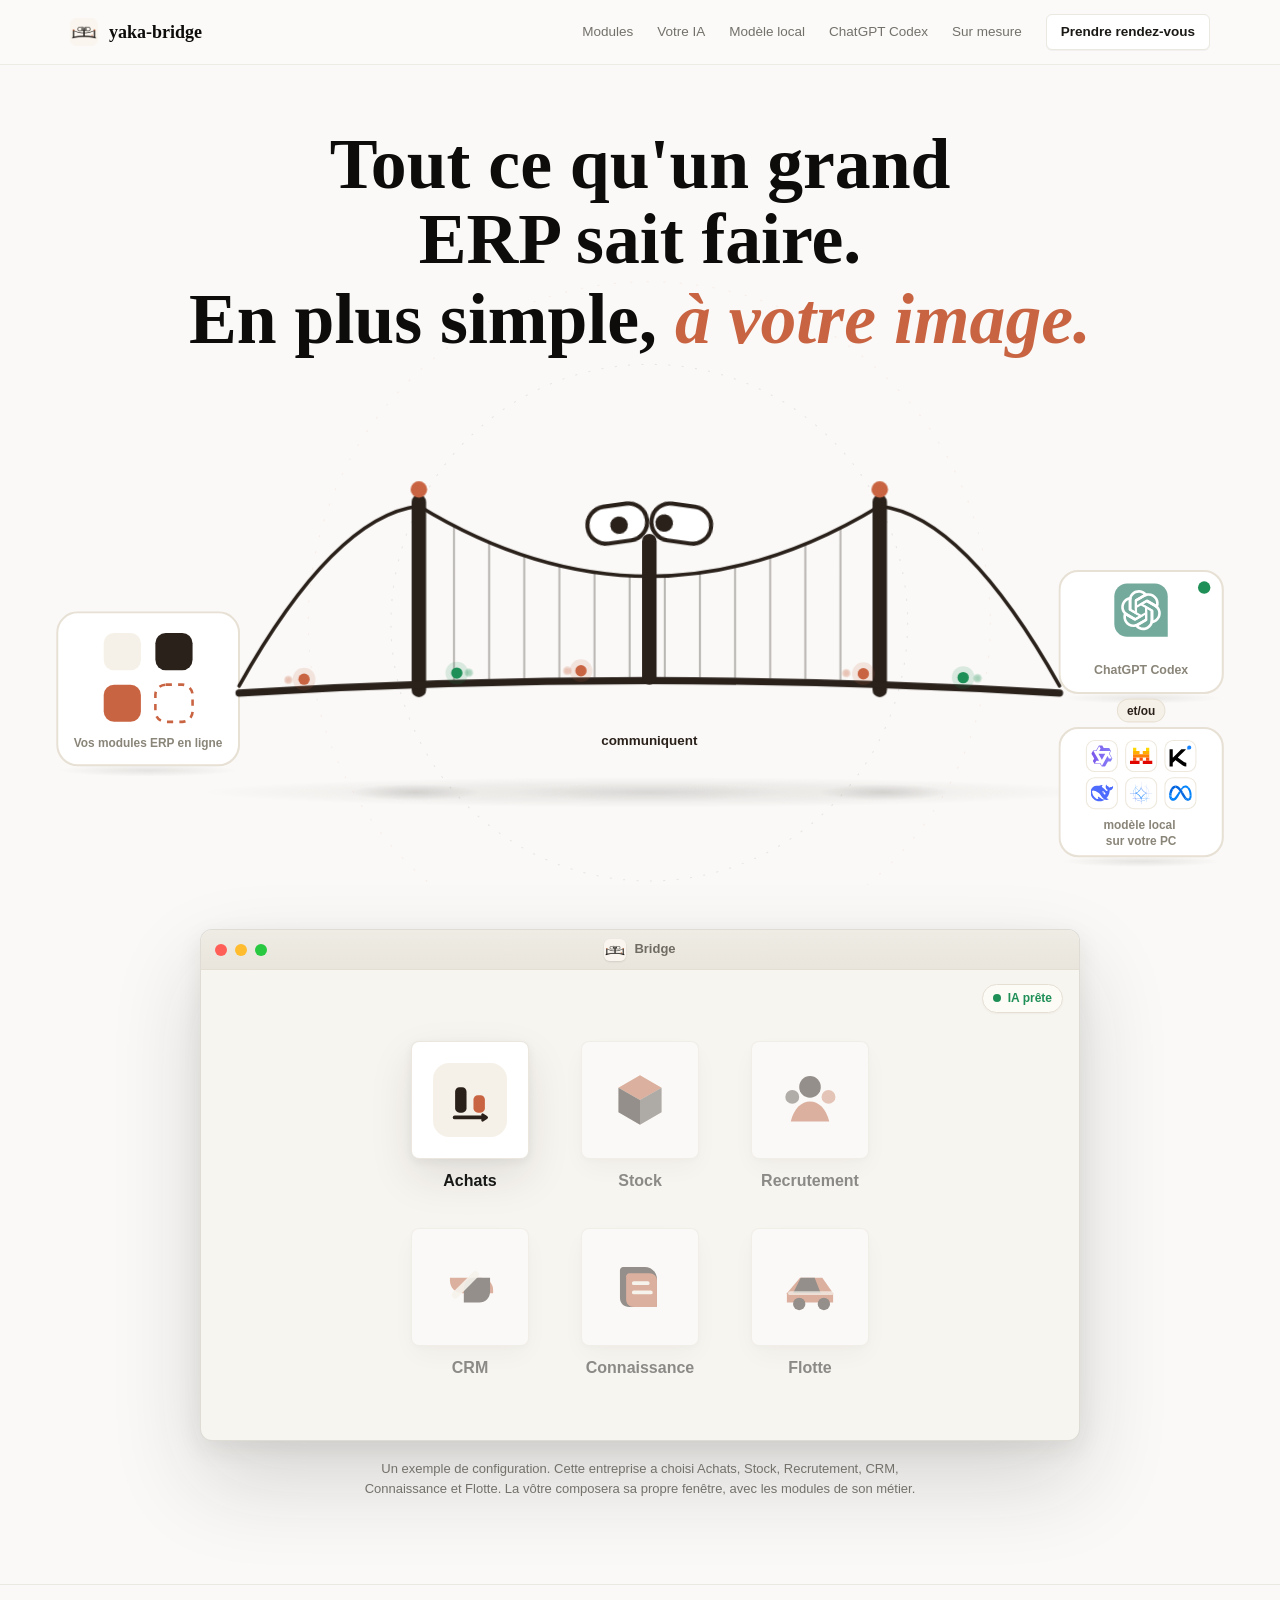
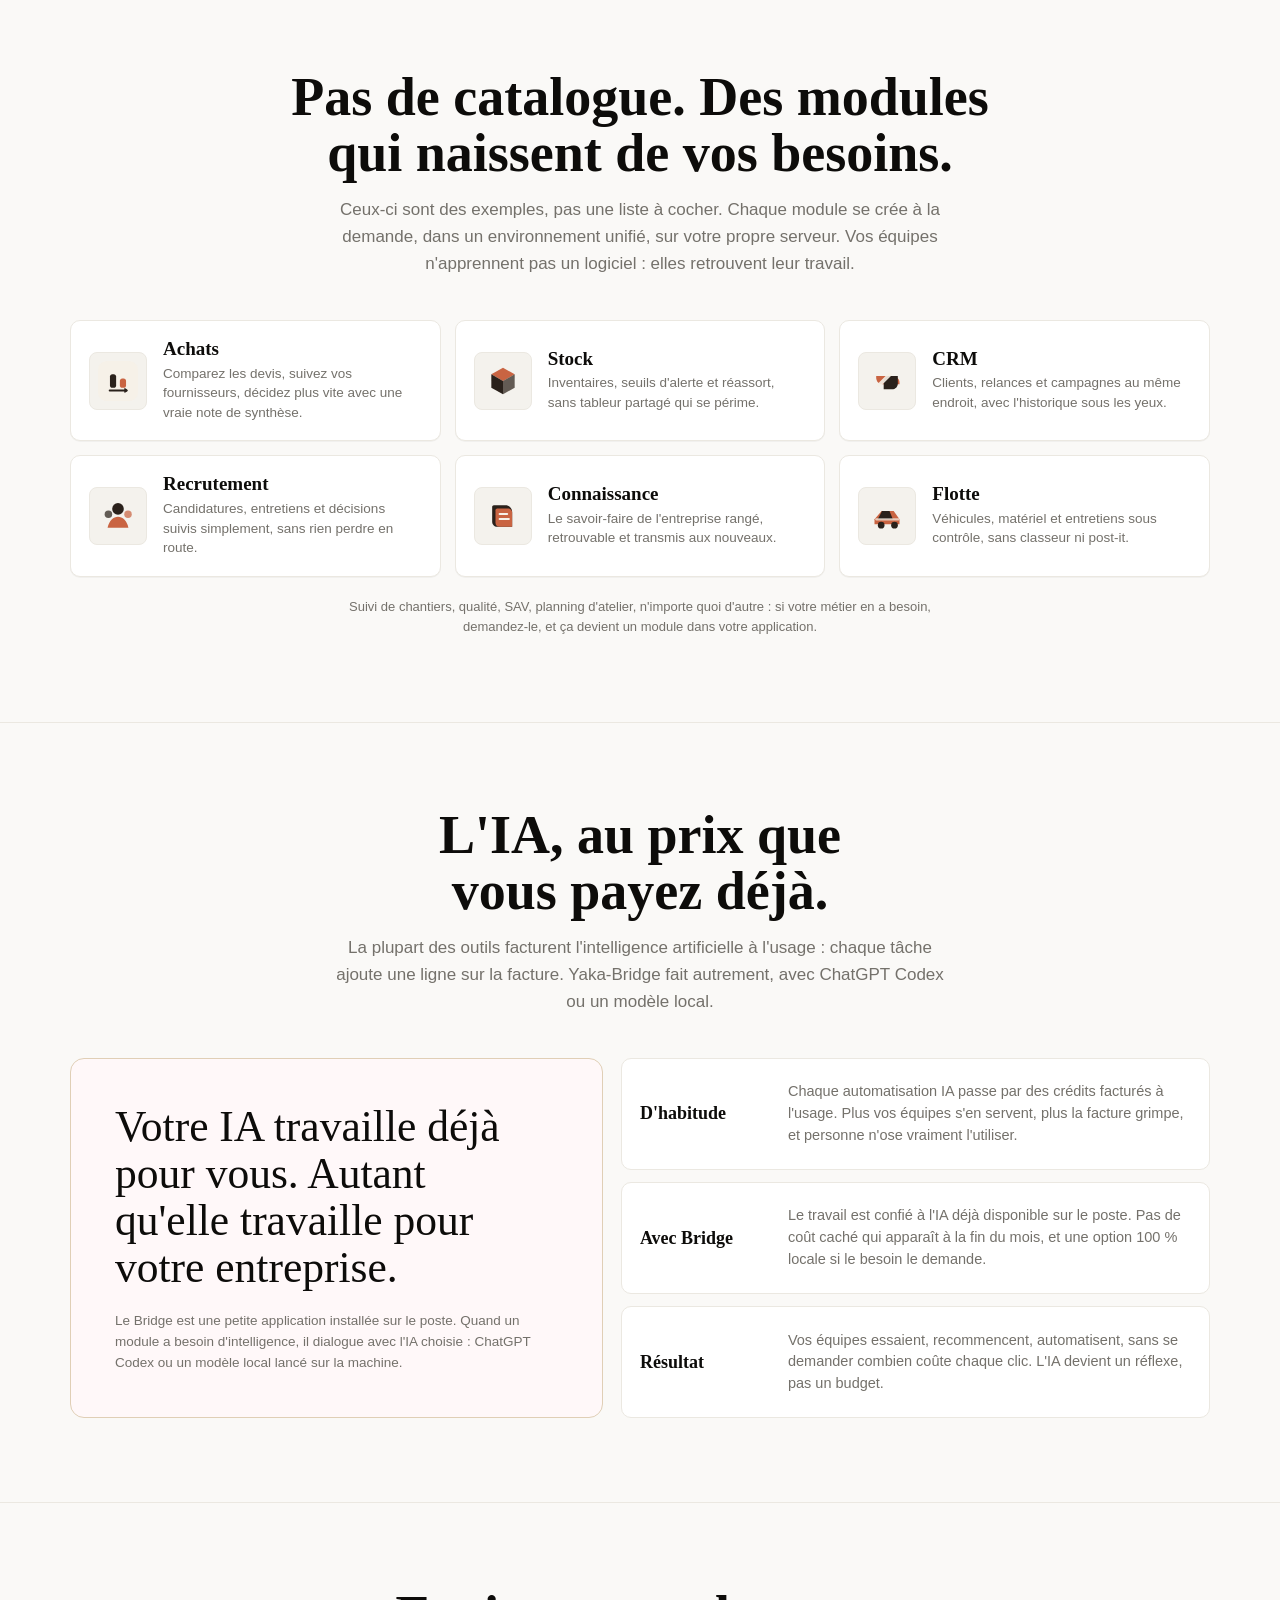
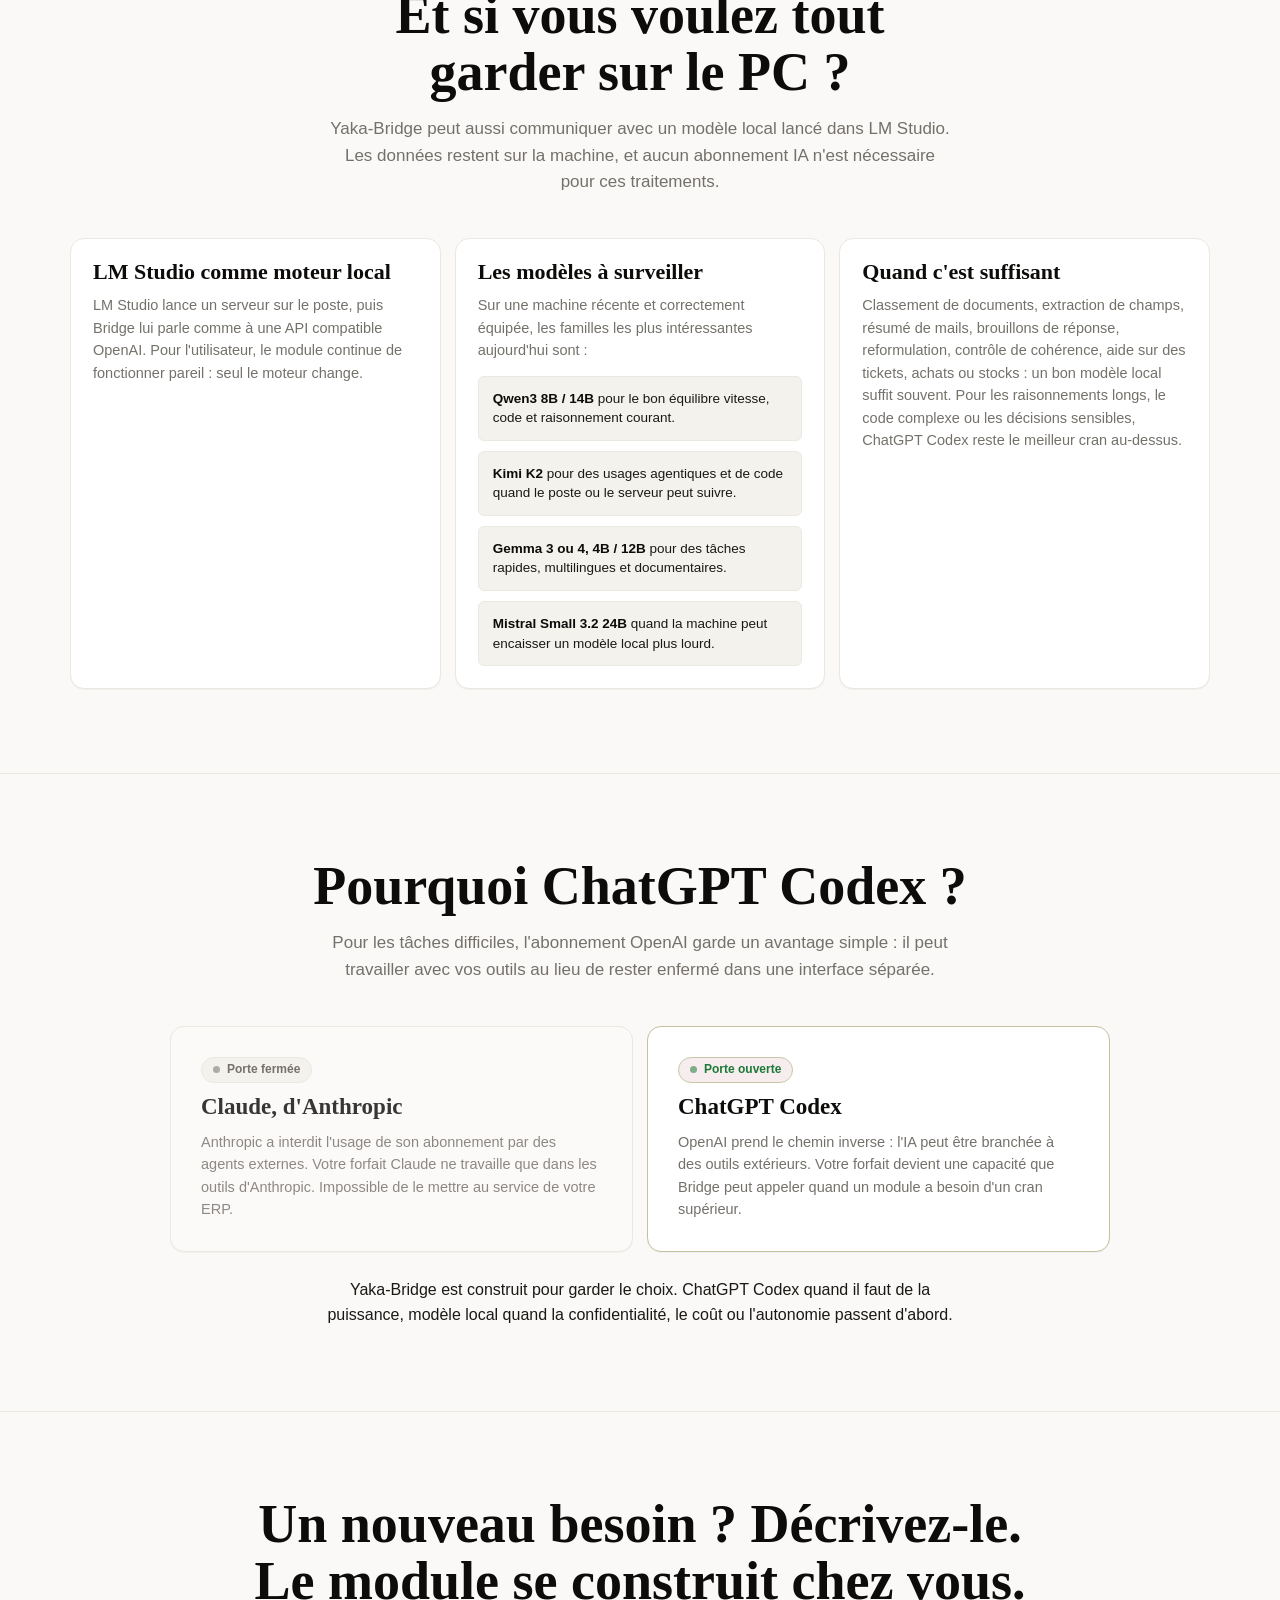
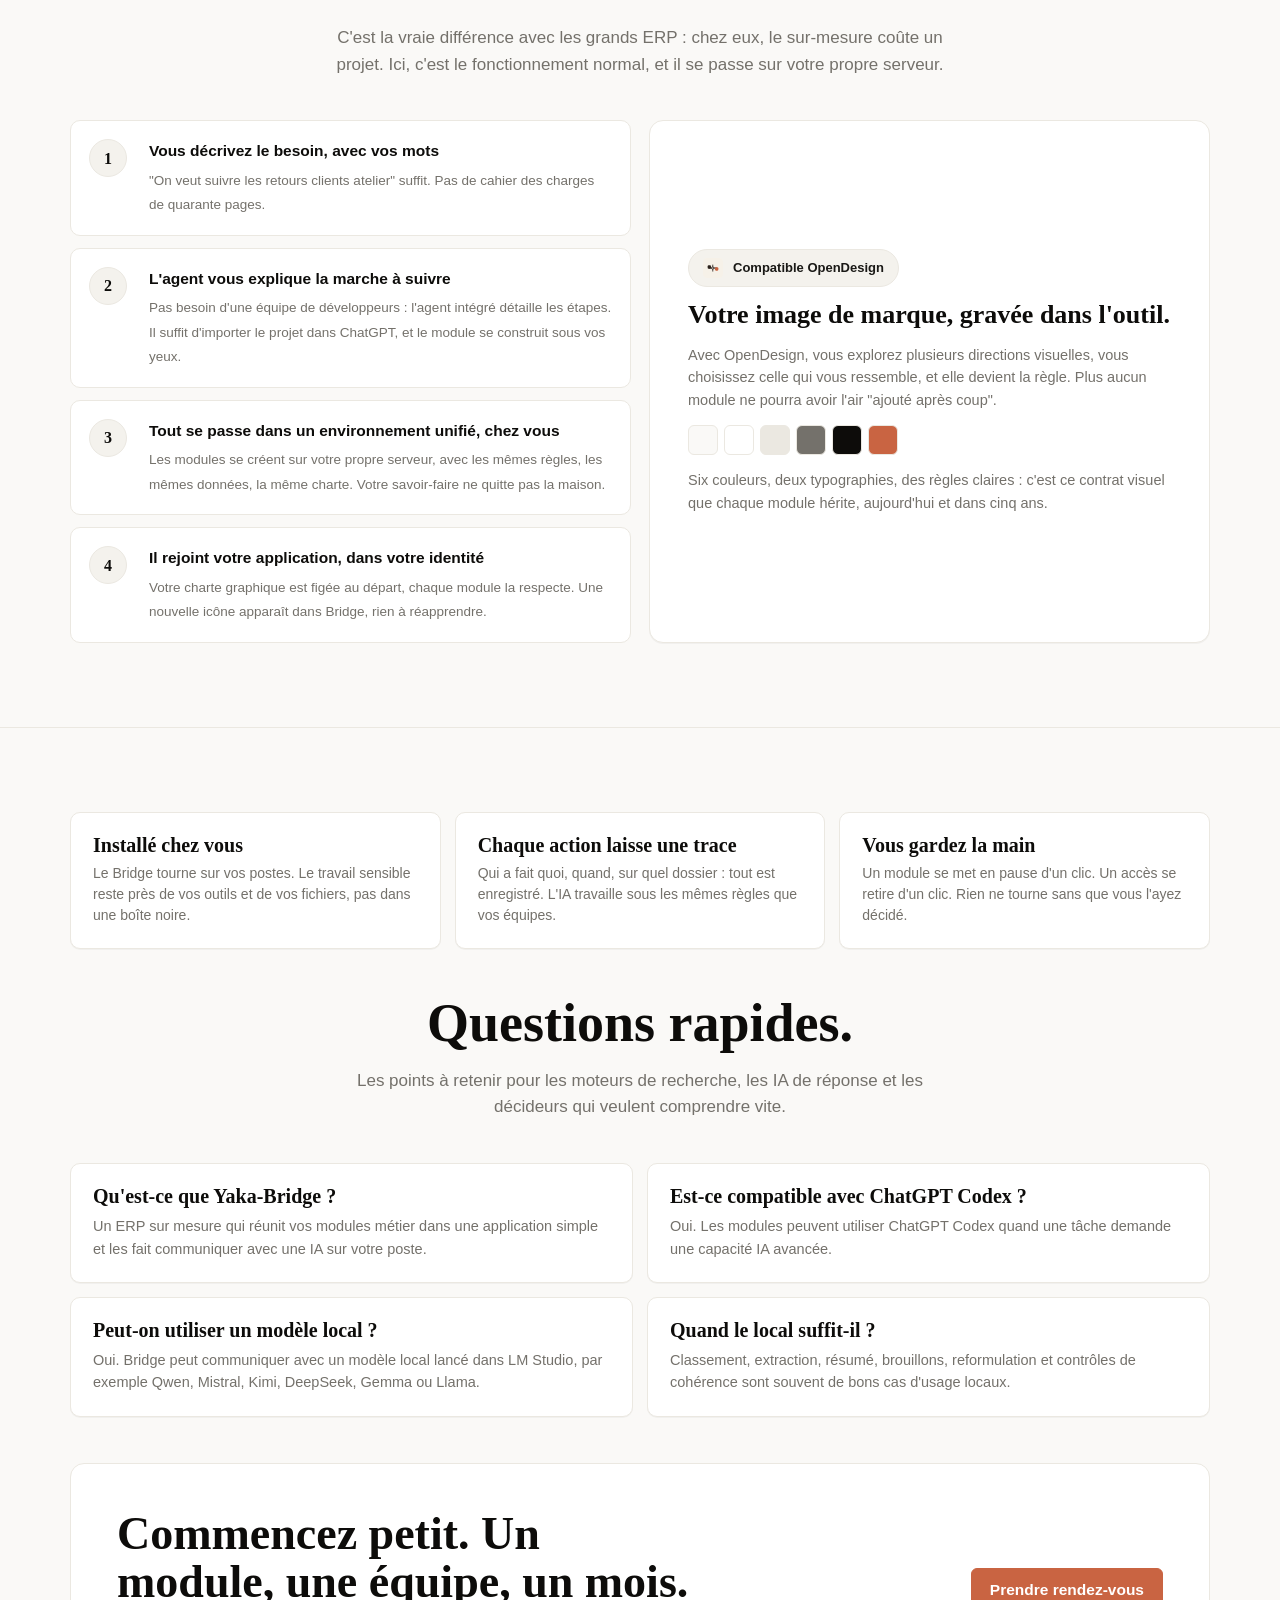
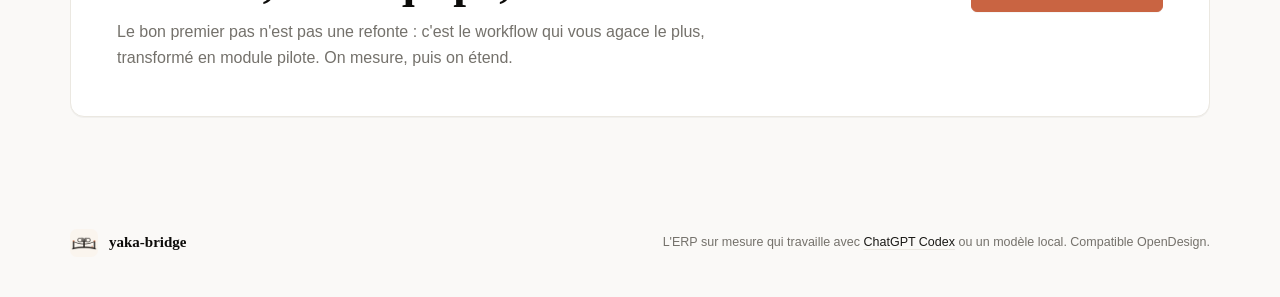
==== commit 9c0bc4e8: "Remove booking availability wording" ====
--- a/public/index.html
+++ b/public/index.html
@@ -960,7 +960,7 @@
     </span>
     <span>L'ERP sur mesure qui travaille avec <a href="https://chatgpt.com/pricing/">ChatGPT Codex</a> ou un modèle local. Compatible OpenDesign.</span>
   </footer>
-  <script src="booking.js?v=20260612-rdv2" defer></script>
+  <script src="booking.js?v=20260612-rdv3" defer></script>
   <script>
     (function () {
       const svg = document.getElementById("bridge-svg");
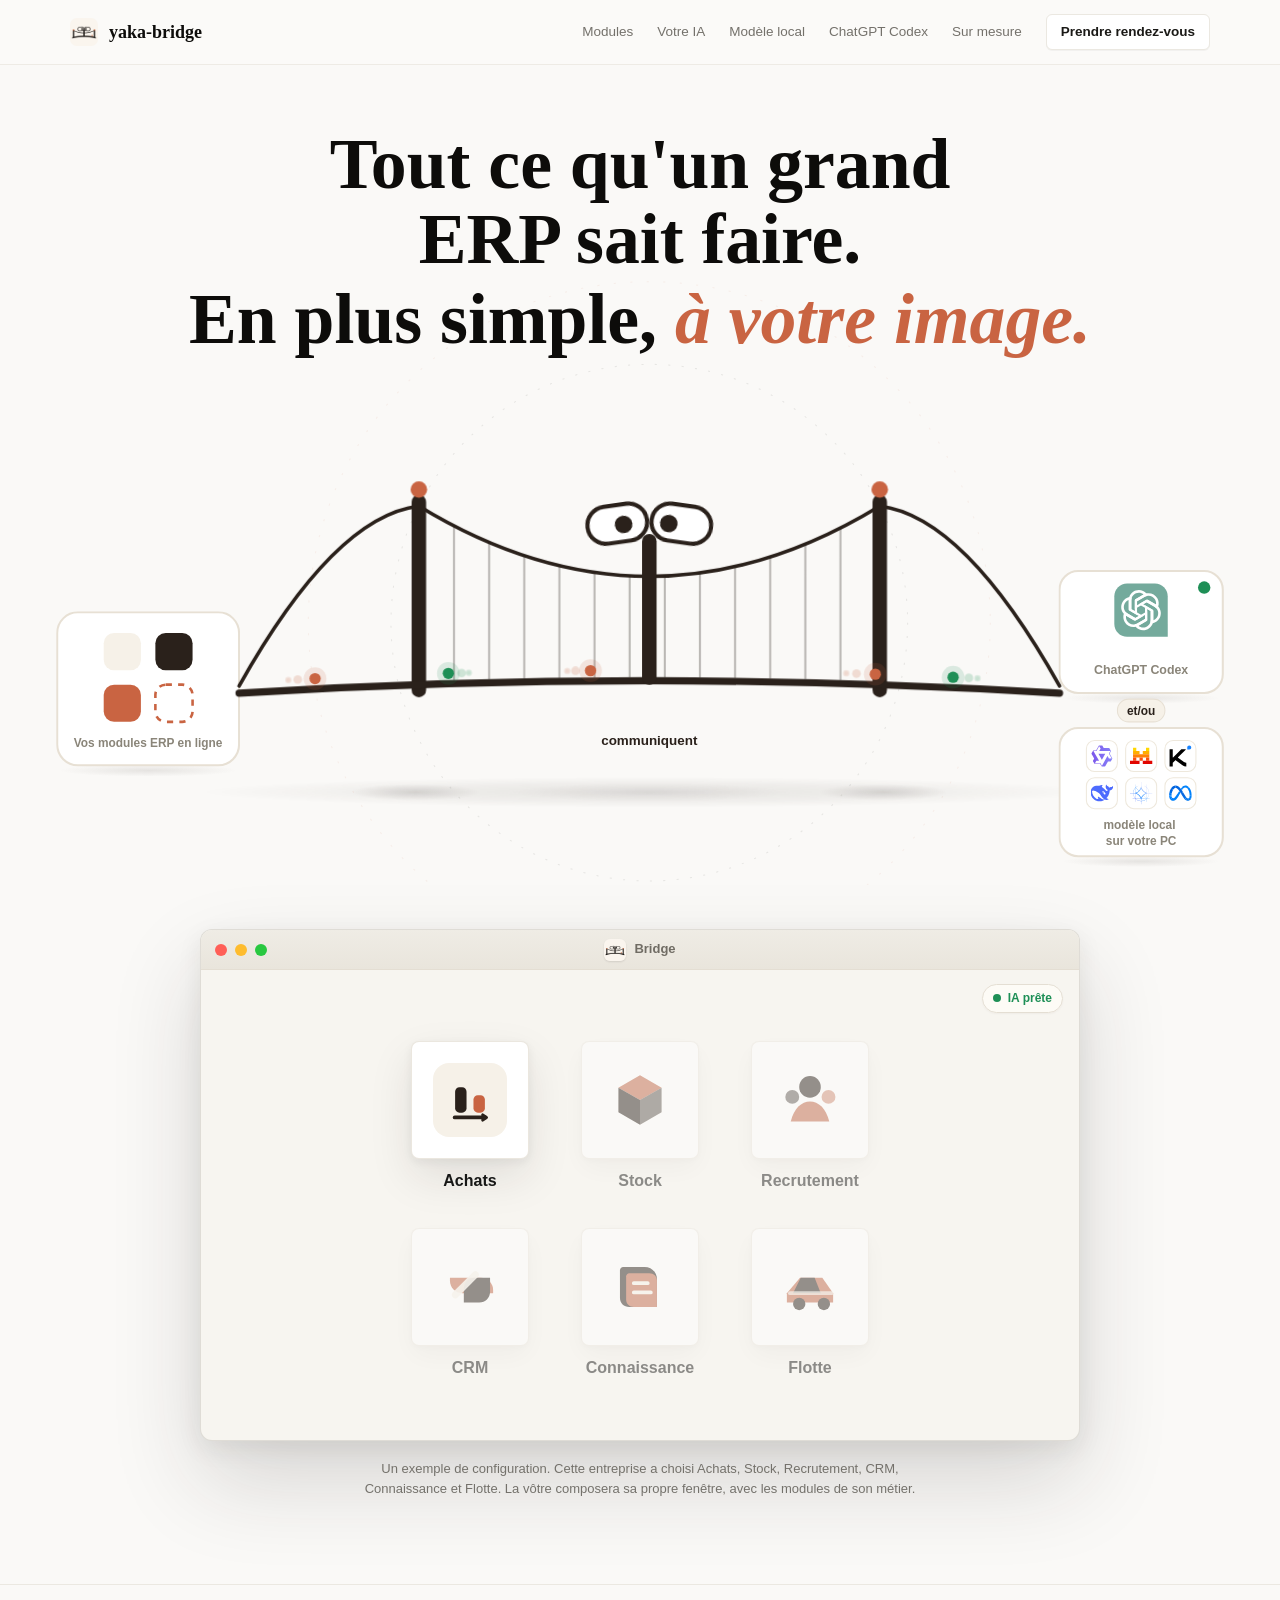
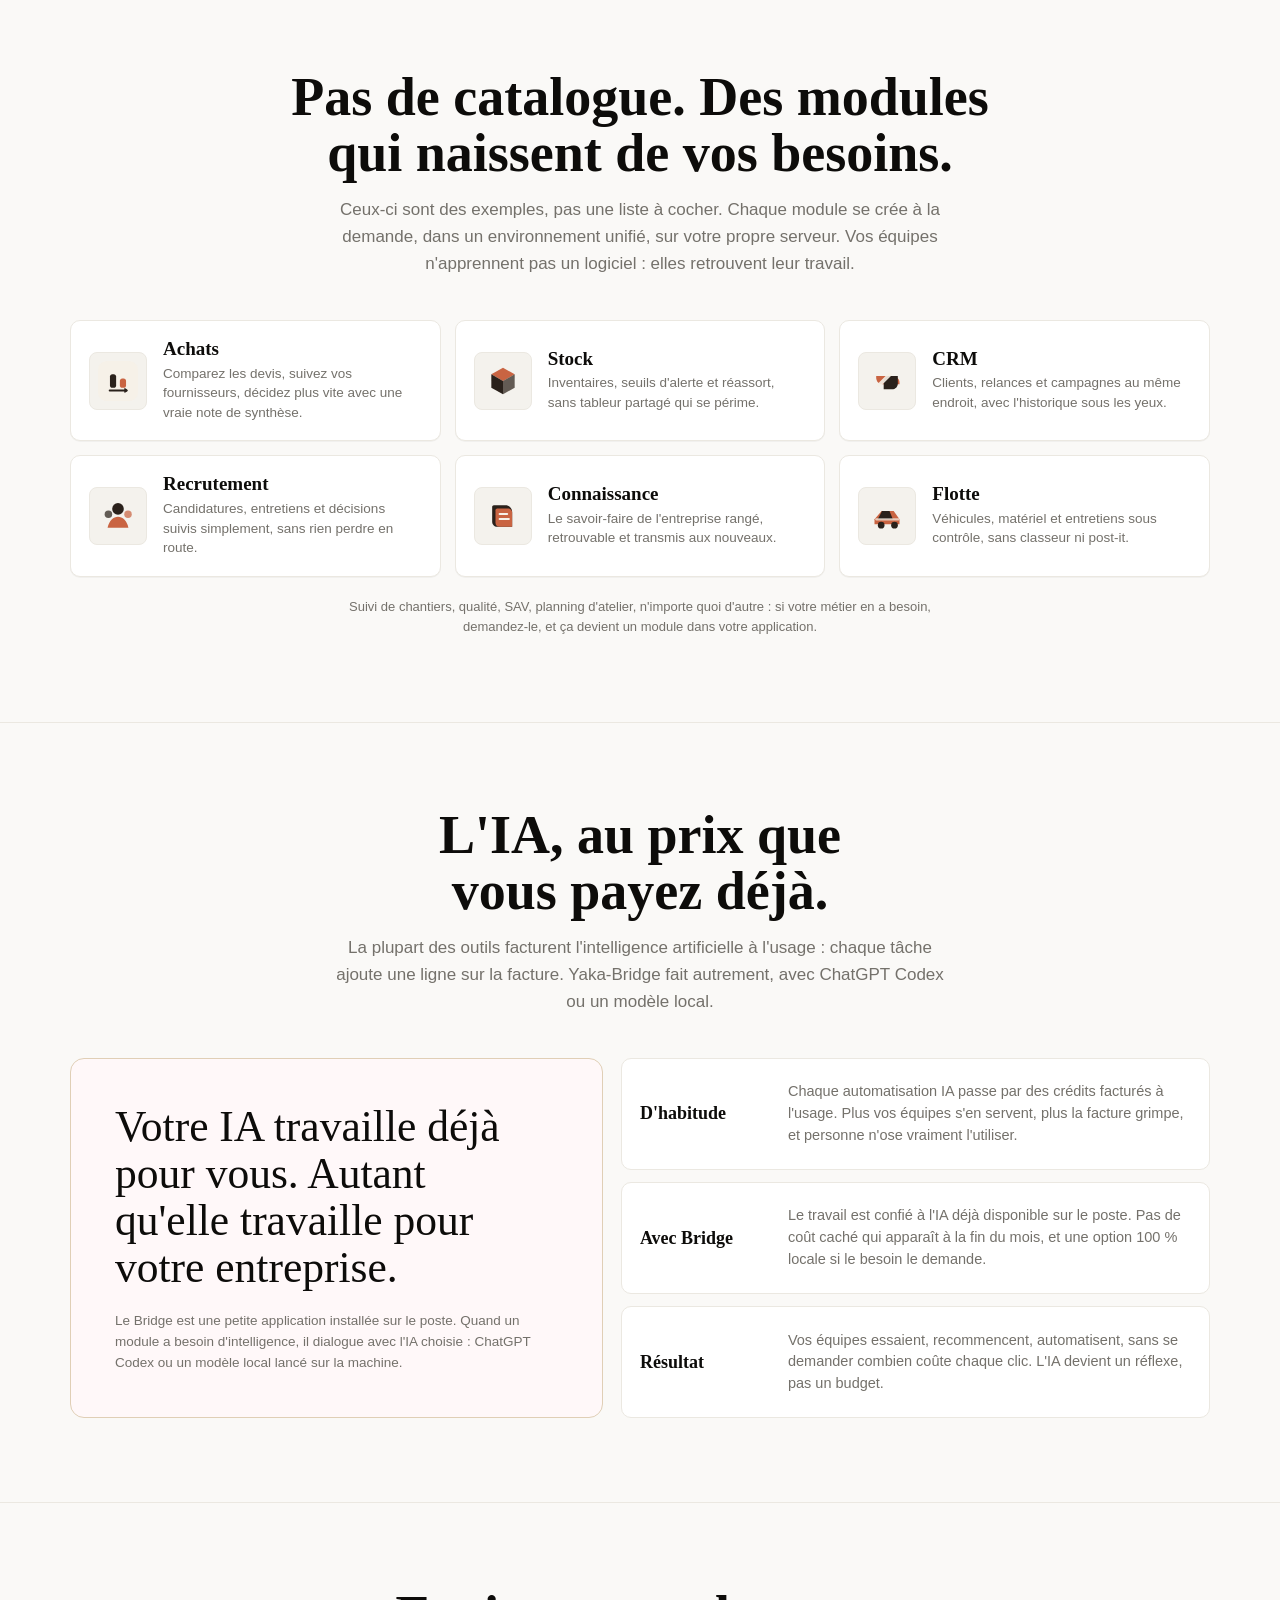
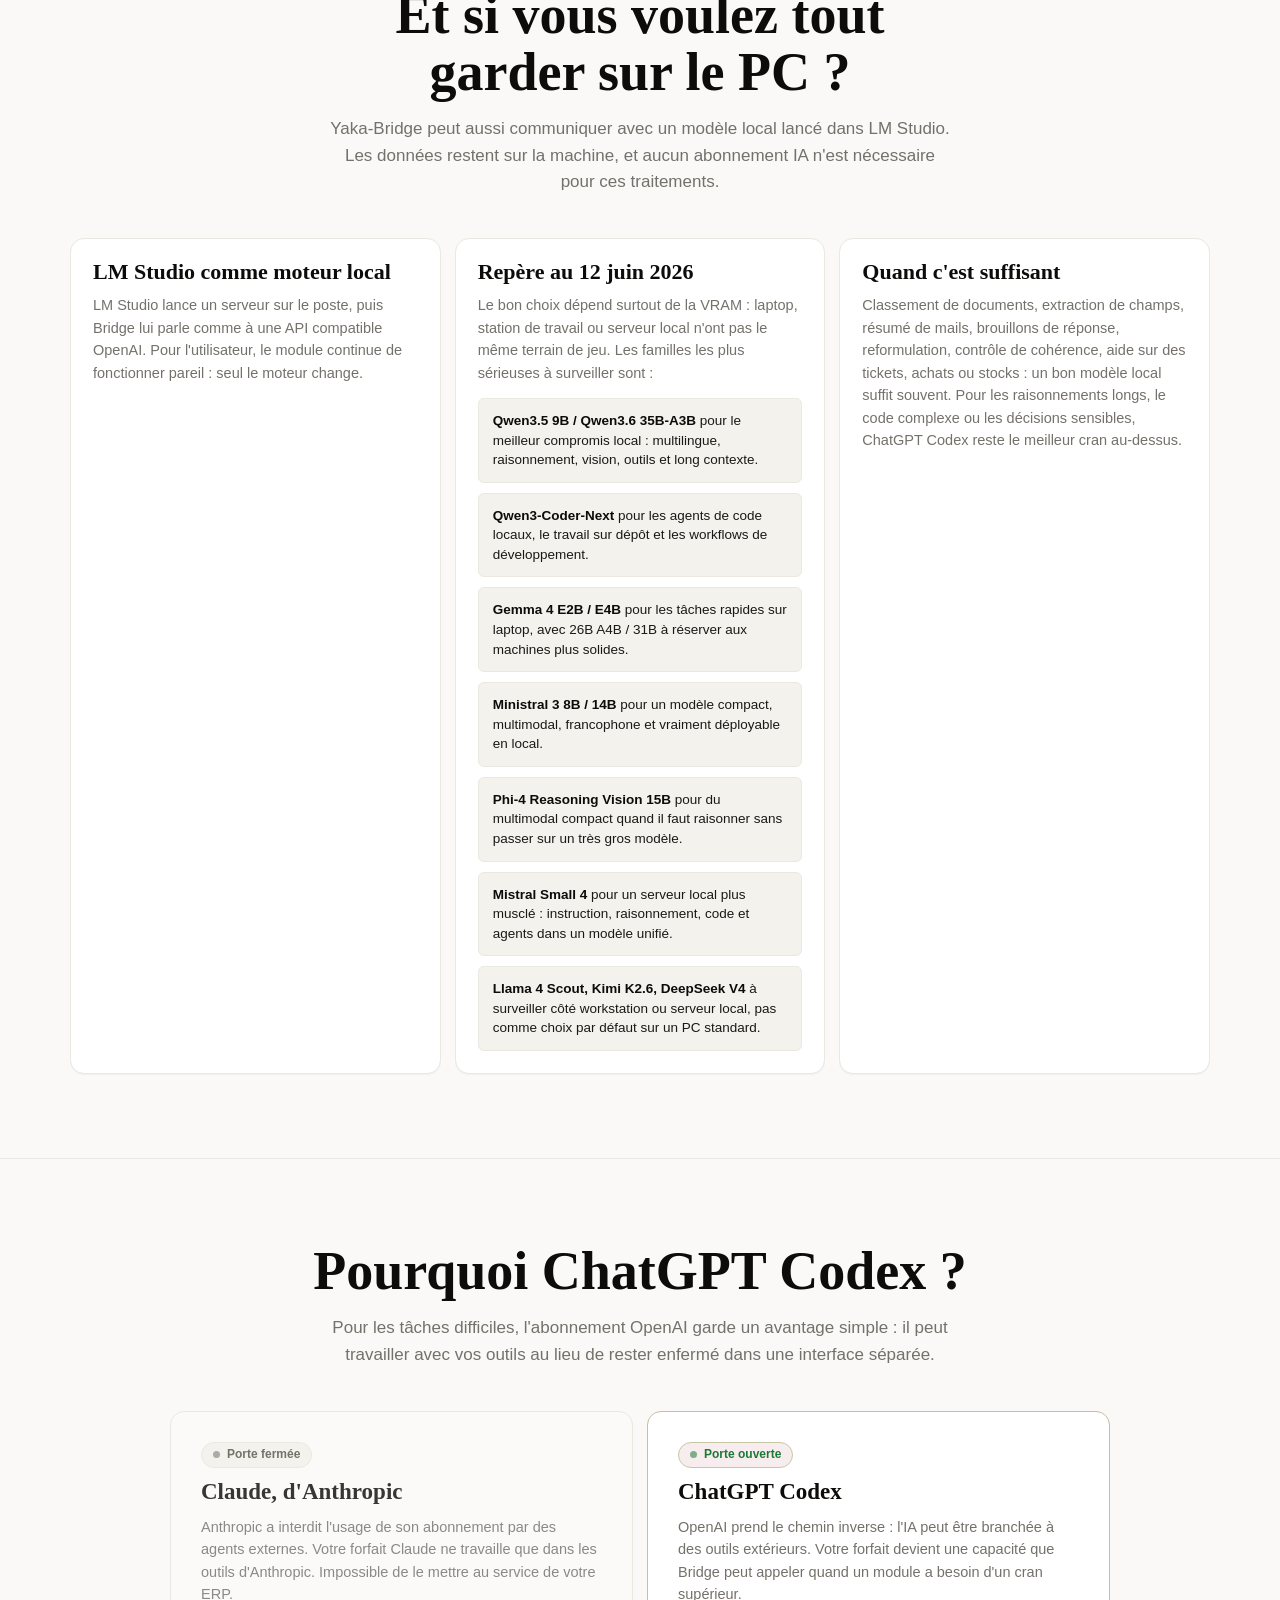
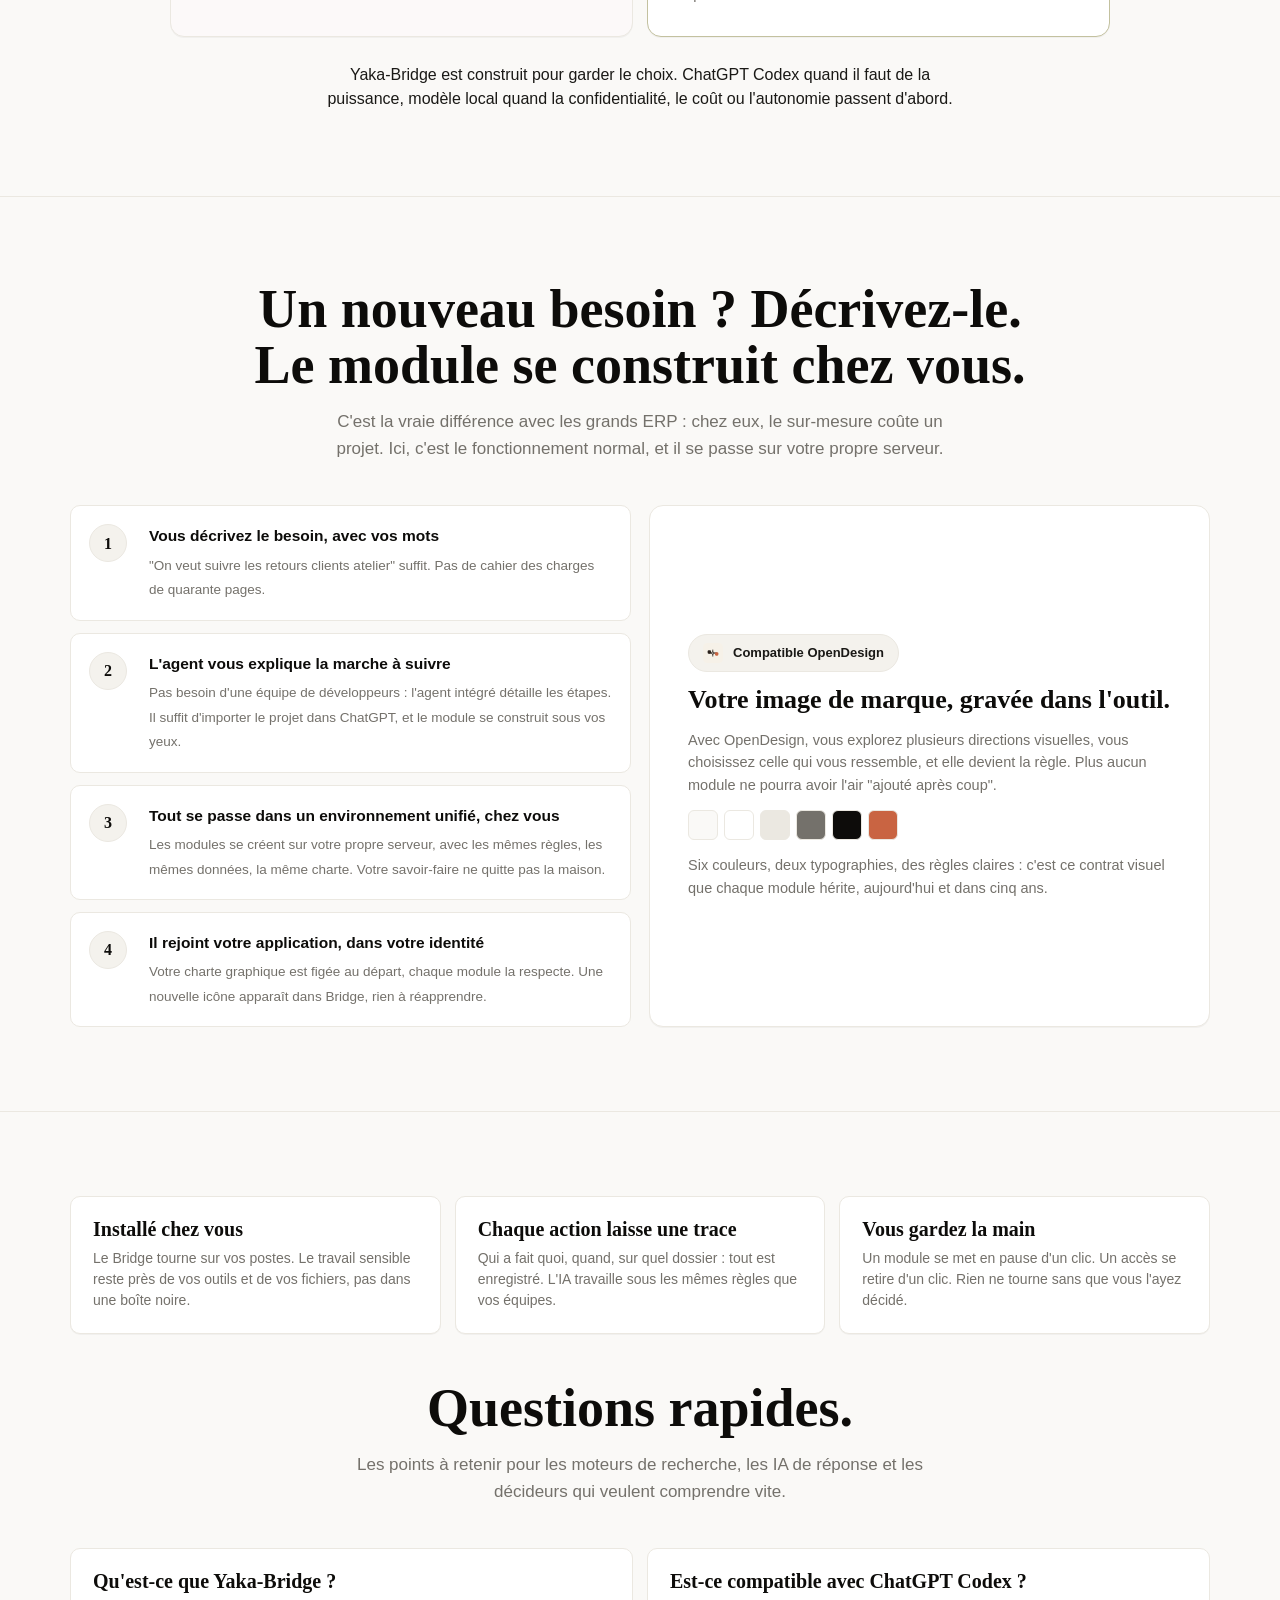
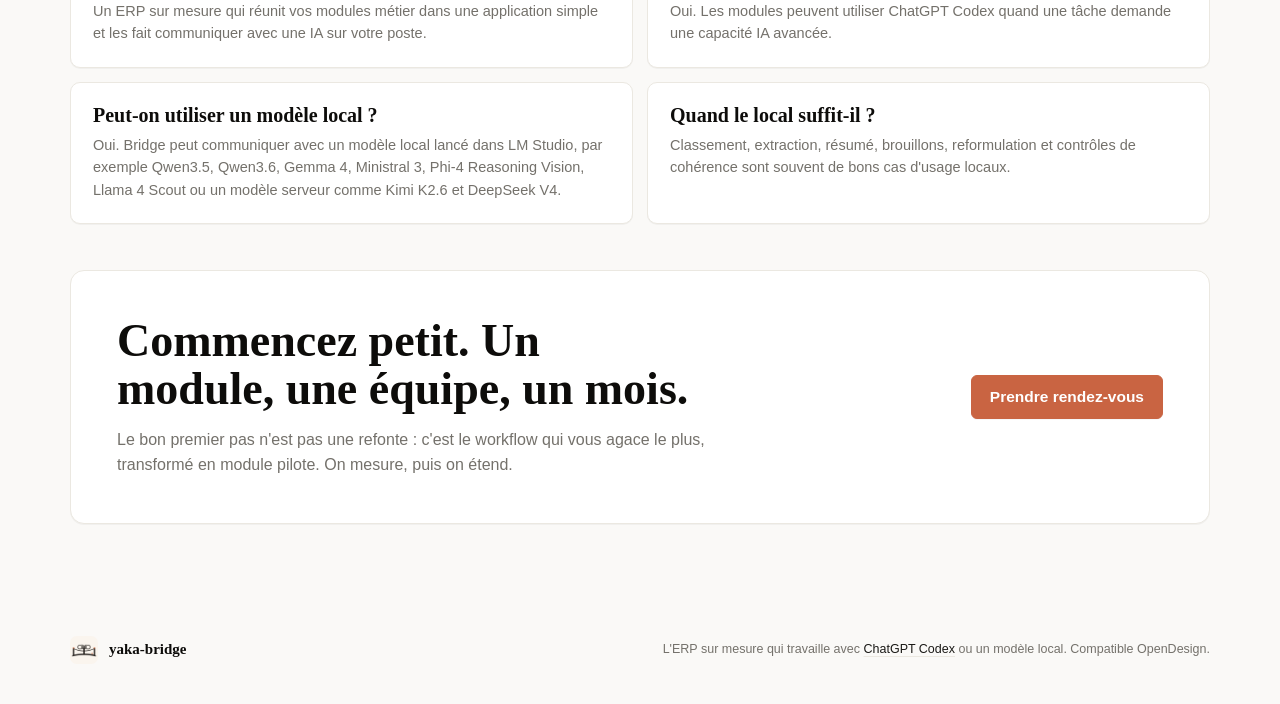
==== commit ba01fe7b: "Update local model recommendations" ====
--- a/public/index.html
+++ b/public/index.html
@@ -83,7 +83,7 @@
               "name": "Yaka-Bridge peut-il fonctionner avec un modèle local ?",
               "acceptedAnswer": {
                 "@type": "Answer",
-                "text": "Oui. Bridge peut communiquer avec un modèle local lancé dans LM Studio, par exemple Qwen, Mistral, Kimi, DeepSeek, Gemma ou Llama, sans abonnement IA obligatoire pour ces traitements."
+                "text": "Oui. Bridge peut communiquer avec un modèle local lancé dans LM Studio, par exemple Qwen3.5, Qwen3.6, Gemma 4, Ministral 3, Phi-4 Reasoning Vision, Llama 4 Scout ou un modèle serveur comme Kimi K2.6 et DeepSeek V4, sans abonnement IA obligatoire pour ces traitements."
               }
             },
             {
@@ -831,13 +831,16 @@
             <p>LM Studio lance un serveur sur le poste, puis Bridge lui parle comme à une API compatible OpenAI. Pour l'utilisateur, le module continue de fonctionner pareil : seul le moteur change.</p>
           </article>
           <article class="local-card">
-            <h3>Les modèles à surveiller</h3>
-            <p>Sur une machine récente et correctement équipée, les familles les plus intéressantes aujourd'hui sont :</p>
+            <h3>Repère au 12 juin 2026</h3>
+            <p>Le bon choix dépend surtout de la VRAM : laptop, station de travail ou serveur local n'ont pas le même terrain de jeu. Les familles les plus sérieuses à surveiller sont :</p>
             <div class="model-list">
-              <span><b>Qwen3 8B / 14B</b> pour le bon équilibre vitesse, code et raisonnement courant.</span>
-              <span><b>Kimi K2</b> pour des usages agentiques et de code quand le poste ou le serveur peut suivre.</span>
-              <span><b>Gemma 3 ou 4, 4B / 12B</b> pour des tâches rapides, multilingues et documentaires.</span>
-              <span><b>Mistral Small 3.2 24B</b> quand la machine peut encaisser un modèle local plus lourd.</span>
+              <span><b>Qwen3.5 9B / Qwen3.6 35B-A3B</b> pour le meilleur compromis local : multilingue, raisonnement, vision, outils et long contexte.</span>
+              <span><b>Qwen3-Coder-Next</b> pour les agents de code locaux, le travail sur dépôt et les workflows de développement.</span>
+              <span><b>Gemma 4 E2B / E4B</b> pour les tâches rapides sur laptop, avec 26B A4B / 31B à réserver aux machines plus solides.</span>
+              <span><b>Ministral 3 8B / 14B</b> pour un modèle compact, multimodal, francophone et vraiment déployable en local.</span>
+              <span><b>Phi-4 Reasoning Vision 15B</b> pour du multimodal compact quand il faut raisonner sans passer sur un très gros modèle.</span>
+              <span><b>Mistral Small 4</b> pour un serveur local plus musclé : instruction, raisonnement, code et agents dans un modèle unifié.</span>
+              <span><b>Llama 4 Scout, Kimi K2.6, DeepSeek V4</b> à surveiller côté workstation ou serveur local, pas comme choix par défaut sur un PC standard.</span>
             </div>
           </article>
           <article class="local-card">
@@ -935,7 +938,7 @@
           </article>
           <article class="faq-card">
             <h3>Peut-on utiliser un modèle local ?</h3>
-            <p>Oui. Bridge peut communiquer avec un modèle local lancé dans LM Studio, par exemple Qwen, Mistral, Kimi, DeepSeek, Gemma ou Llama.</p>
+            <p>Oui. Bridge peut communiquer avec un modèle local lancé dans LM Studio, par exemple Qwen3.5, Qwen3.6, Gemma 4, Ministral 3, Phi-4 Reasoning Vision, Llama 4 Scout ou un modèle serveur comme Kimi K2.6 et DeepSeek V4.</p>
           </article>
           <article class="faq-card">
             <h3>Quand le local suffit-il ?</h3>
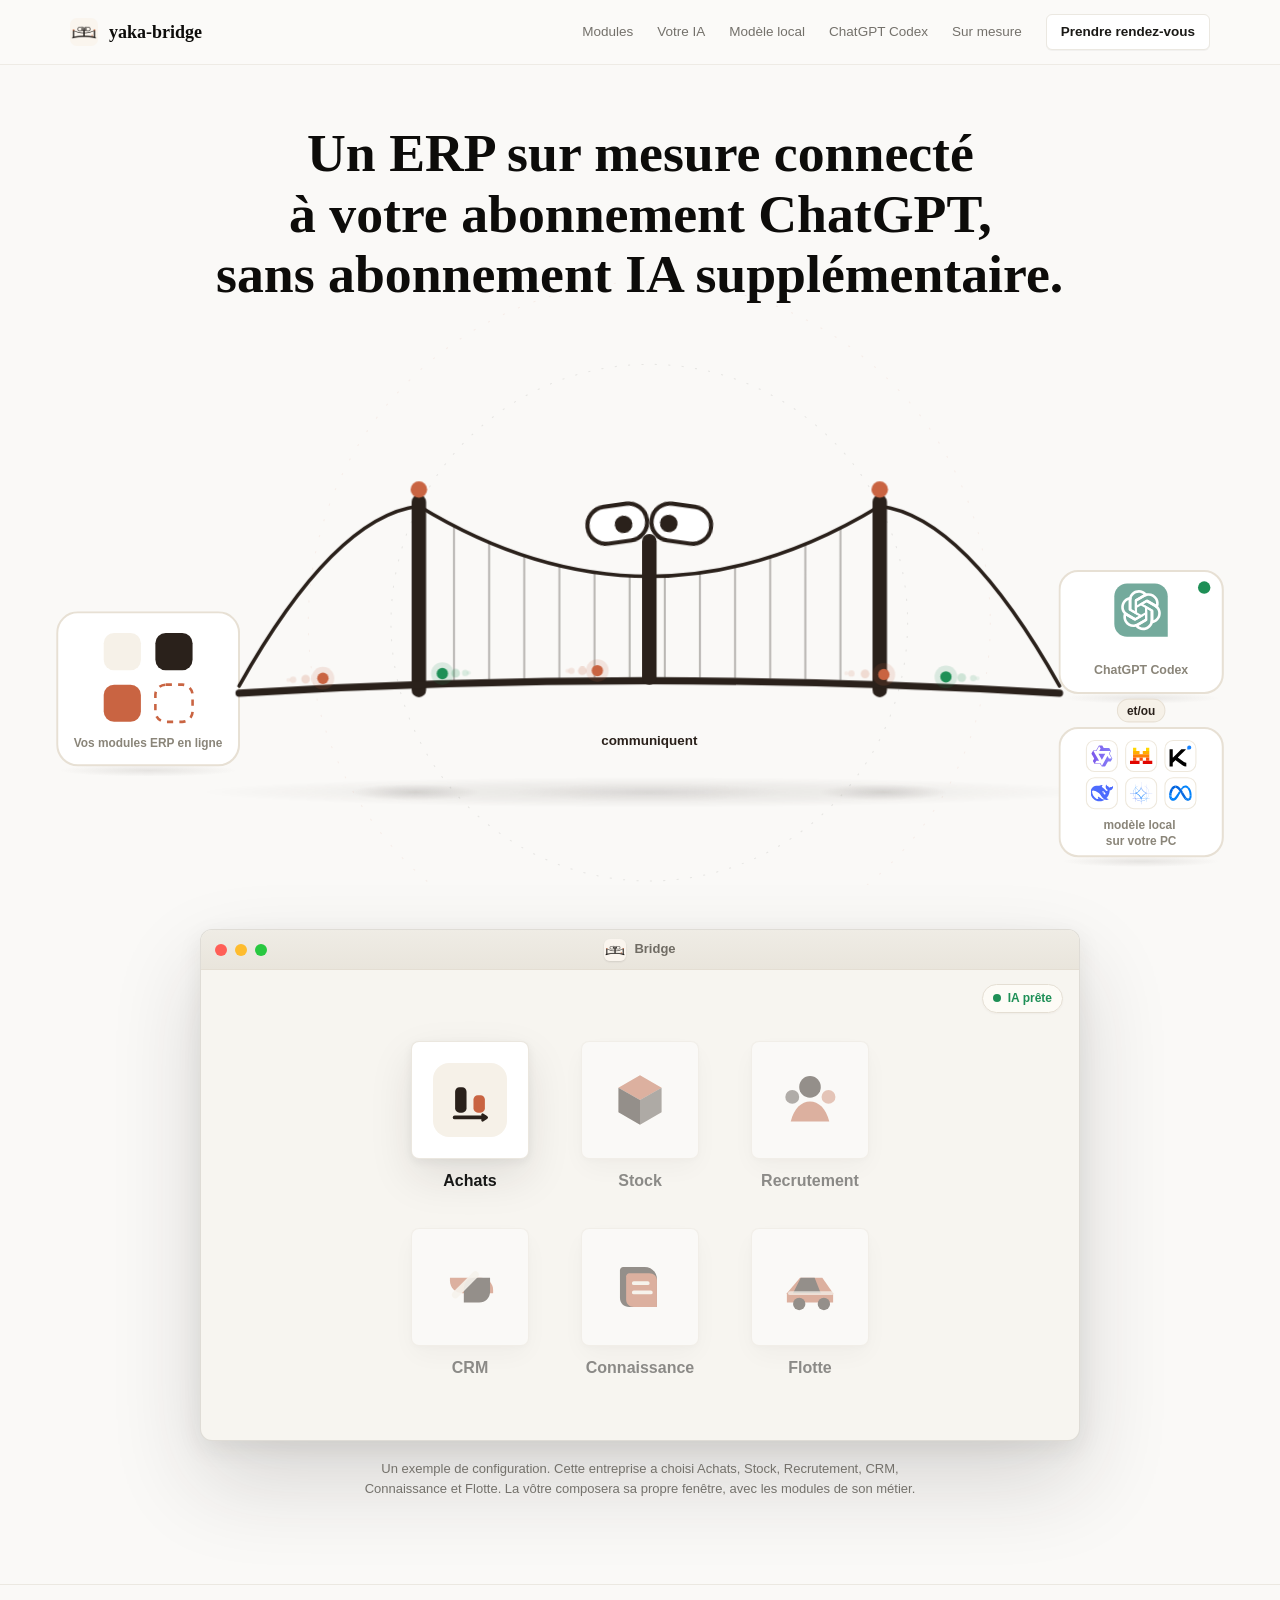
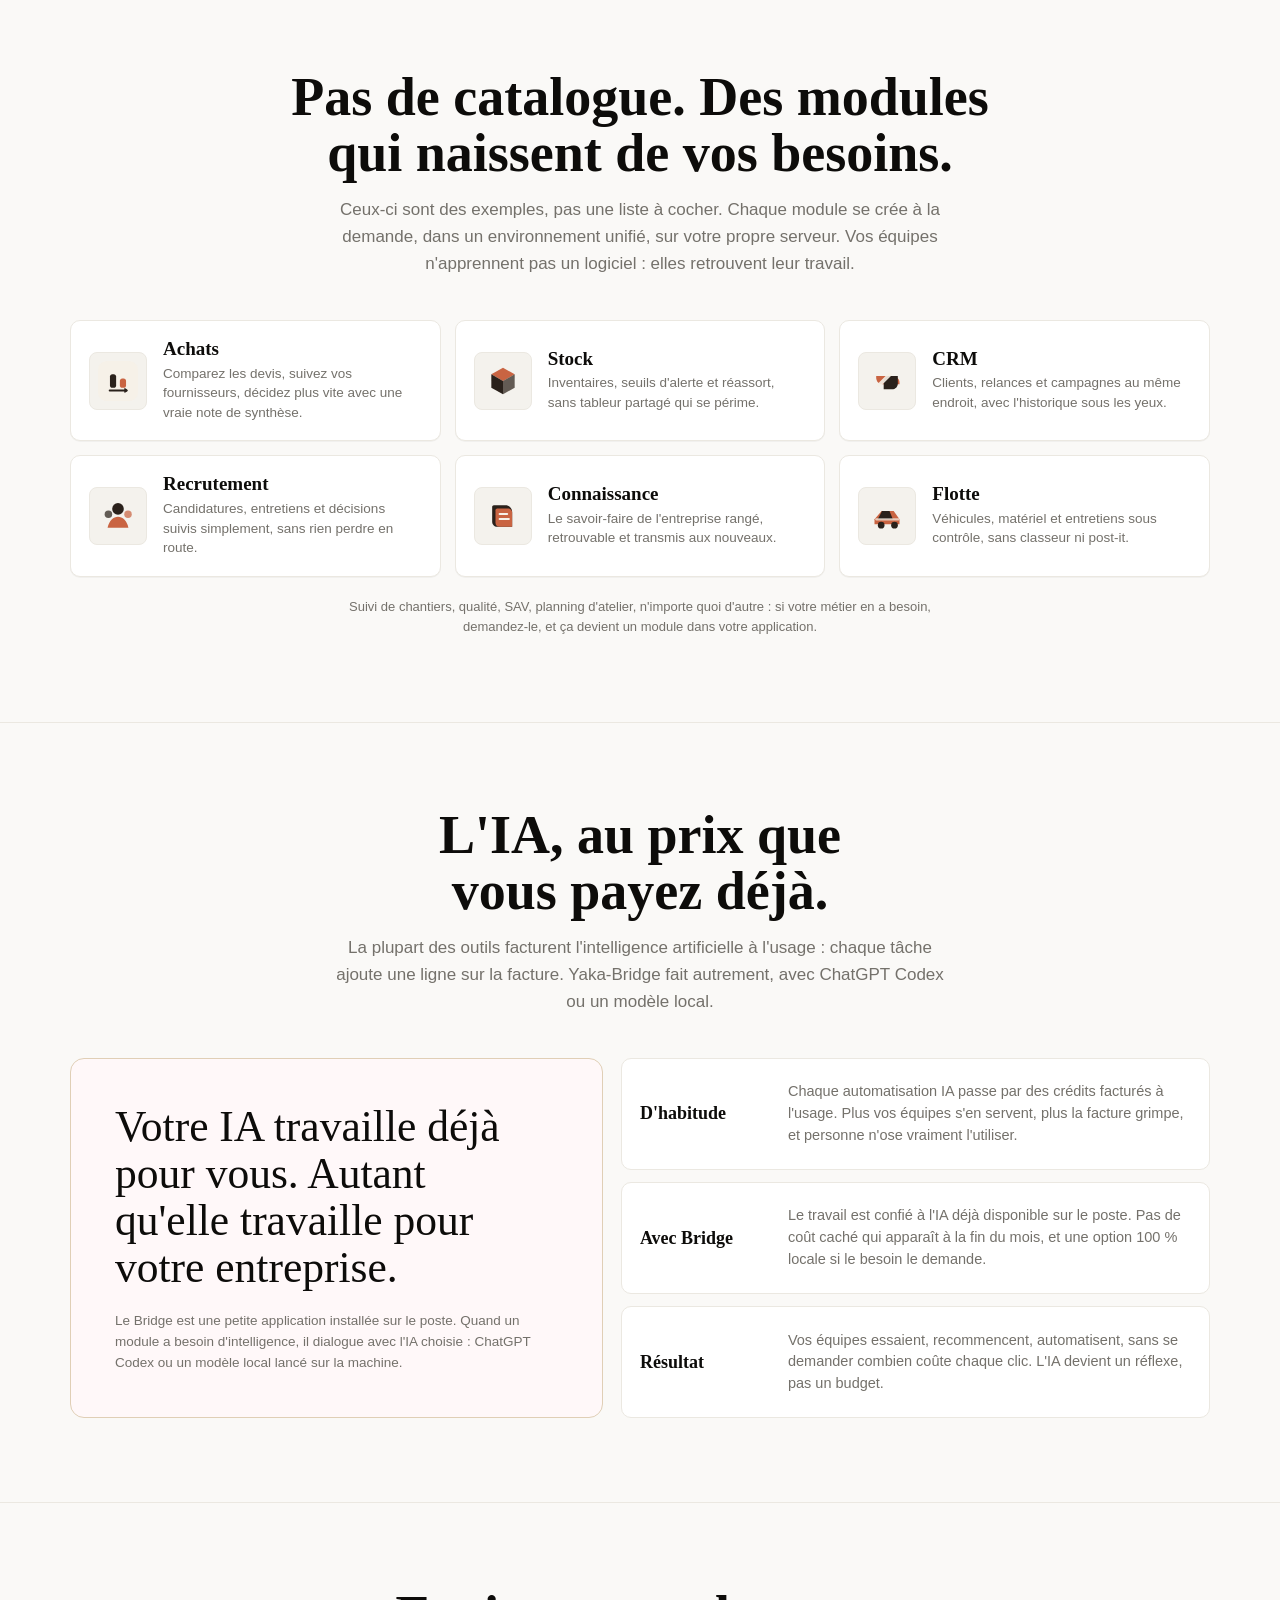
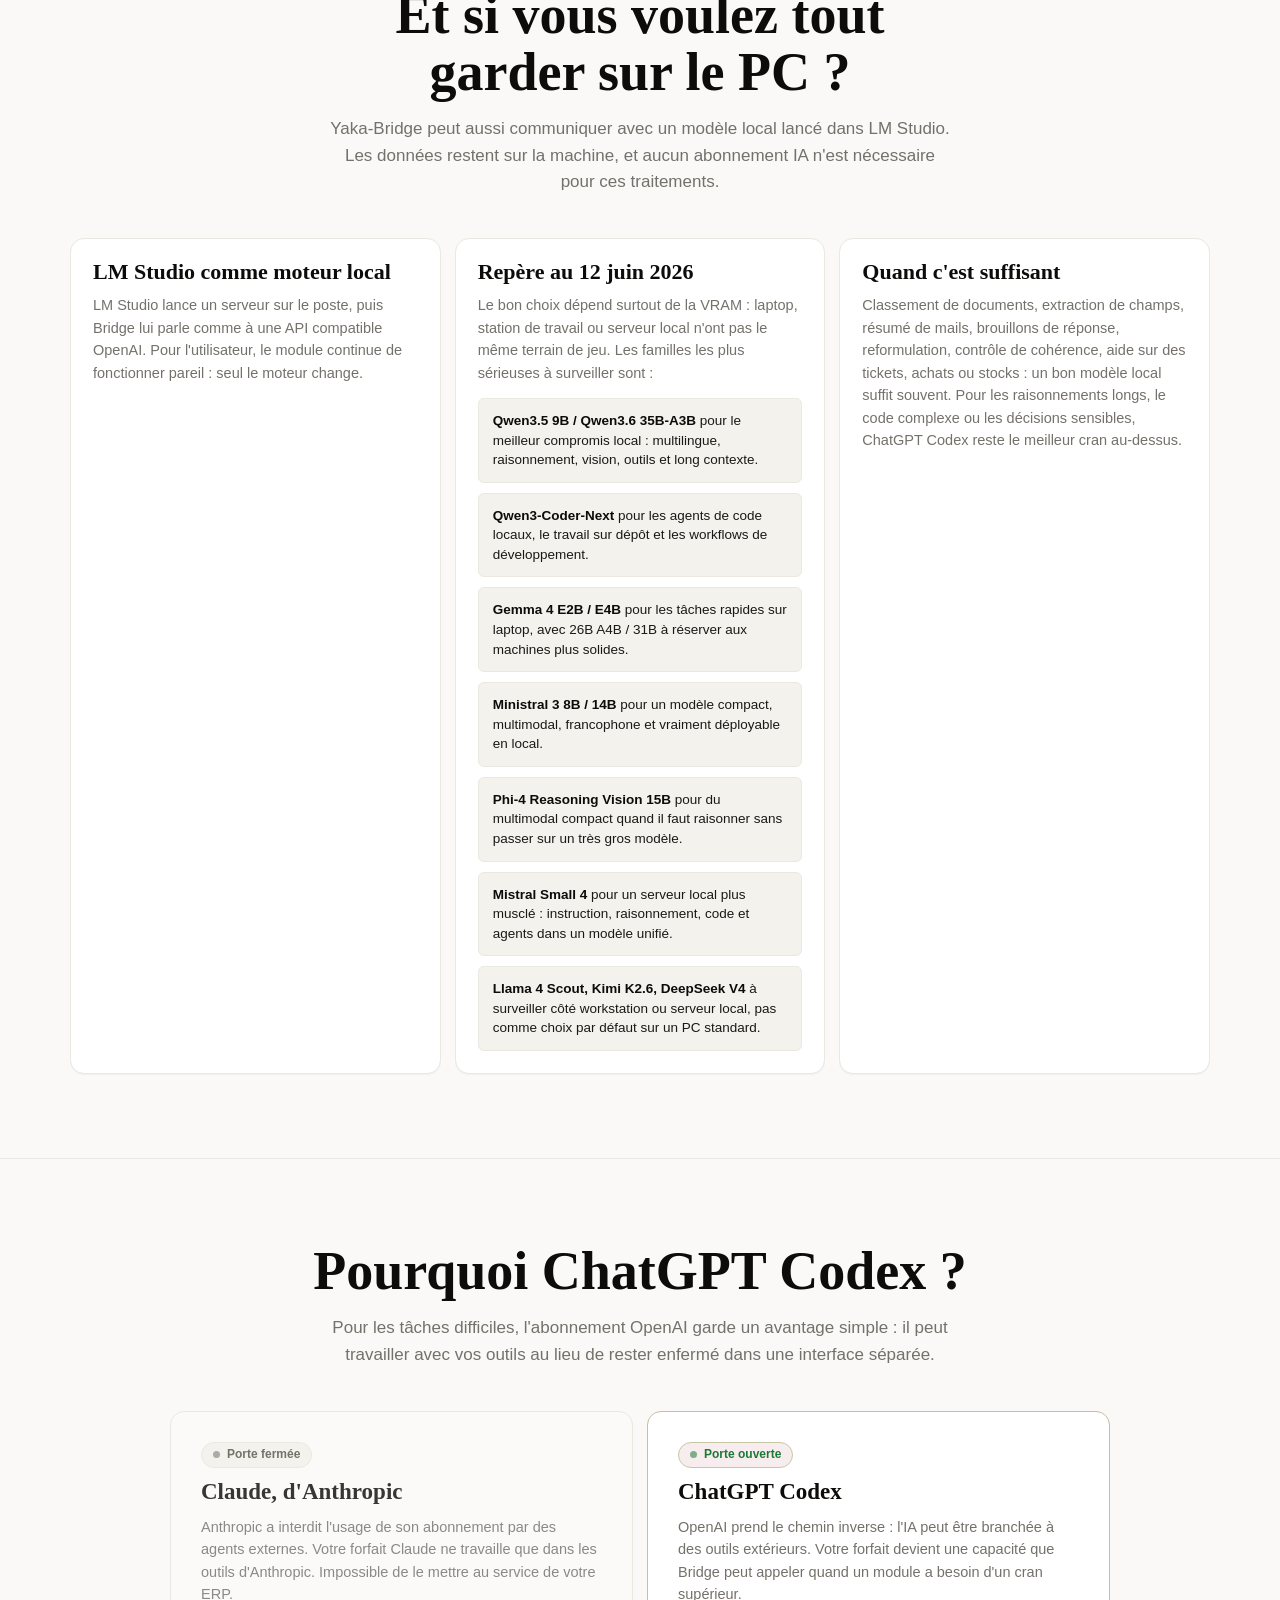
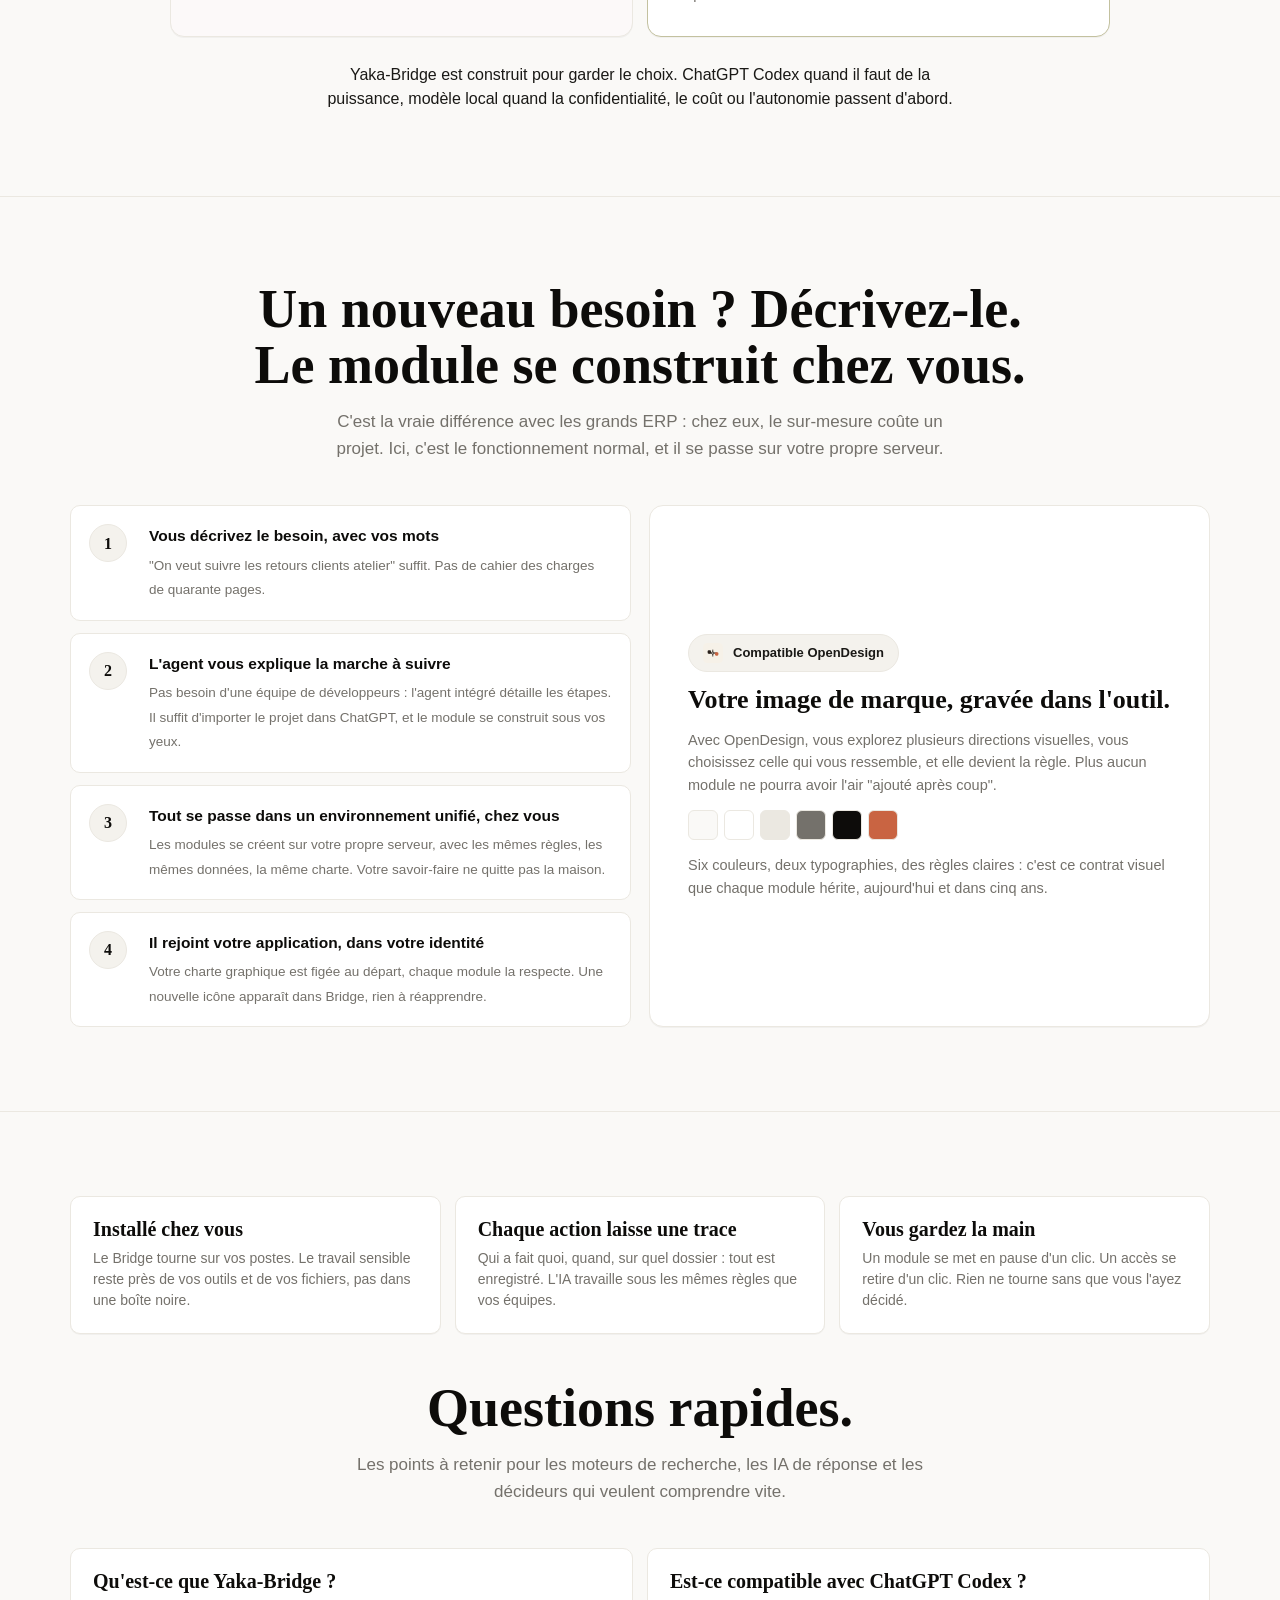
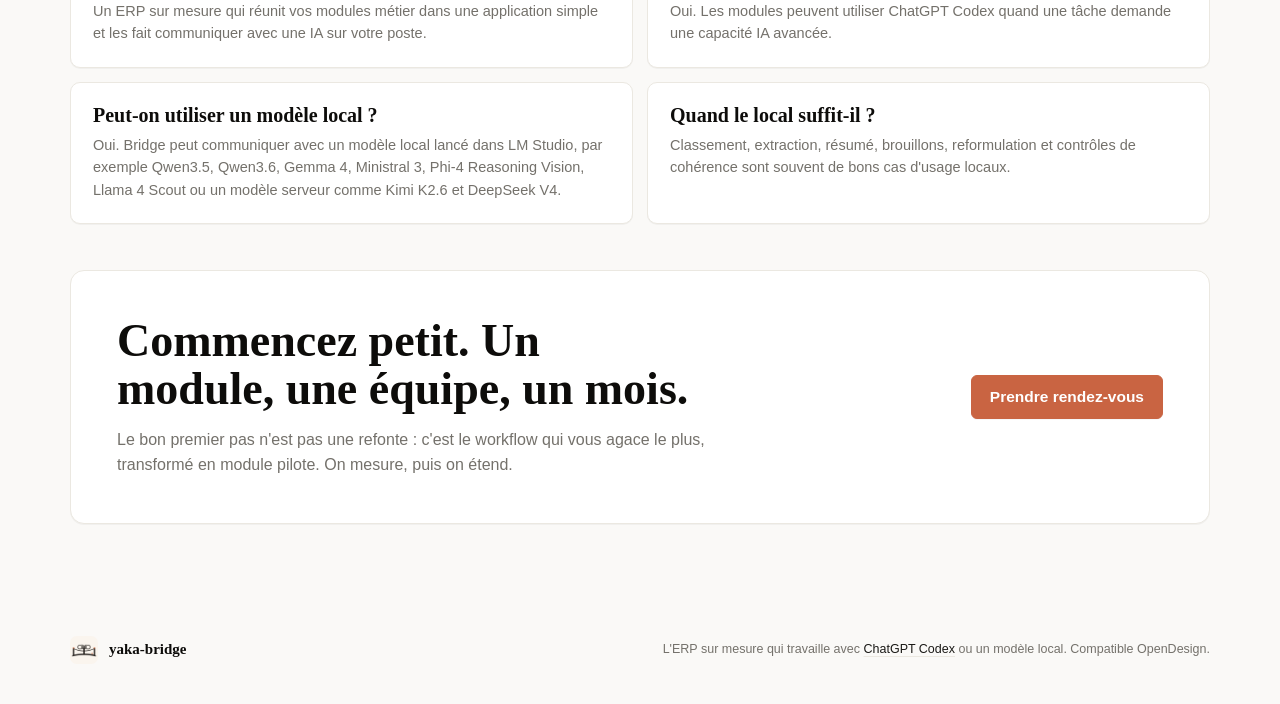
==== commit ea4d72ac: "Update hero headline" ====
--- a/public/index.html
+++ b/public/index.html
@@ -188,6 +188,10 @@
       line-height: 1.04; letter-spacing: 0; text-wrap: balance;
     }
     h1 { max-width: 940px; margin-inline: auto; font-size: clamp(44px, 5.6vw, 78px); }
+    h1.hero-title-offer {
+      max-width: 1100px;
+      font-size: clamp(38px, 4.2vw, 54px);
+    }
     h1 .line { display: block; overflow: hidden; padding-block: .045em; }
     h1 .line > span { display: inline-block; will-change: transform; }
     h1 em { font-style: italic; color: var(--accent); }
@@ -222,6 +226,7 @@
     @media (prefers-reduced-motion: no-preference) {
       h1 .line > span { transform: translateY(112%); animation: word-rise 1s cubic-bezier(.22, 1, .36, 1) both; }
       h1 .line:nth-child(2) > span { animation-delay: .14s; }
+      h1 .line:nth-child(3) > span { animation-delay: .28s; }
       @keyframes word-rise { to { transform: translateY(0); } }
 
       #halo { animation: halo-spin 90s linear infinite; }
@@ -513,6 +518,7 @@
       }
       .hero-copy { width: min(100% - 28px, var(--max)); }
       h1 { font-size: clamp(40px, 11.5vw, 56px); }
+      h1.hero-title-offer { font-size: clamp(34px, 9.2vw, 42px); }
       .hero-scene {
         width: min(100vw, 520px);
         margin-top: clamp(-54px, -12vw, -38px);
@@ -555,9 +561,10 @@
   <main id="top">
     <section class="hero" aria-labelledby="hero-title">
       <div class="shell hero-copy">
-        <h1 id="hero-title">
-          <span class="line"><span>Tout ce qu'un grand ERP sait faire.</span></span>
-          <span class="line"><span>En plus simple, <em>à votre image.</em></span></span>
+        <h1 id="hero-title" class="hero-title-offer">
+          <span class="line"><span>Un ERP sur mesure connecté</span></span>
+          <span class="line"><span>à votre abonnement ChatGPT,</span></span>
+          <span class="line"><span>sans abonnement IA supplémentaire.</span></span>
         </h1>
       </div>
       <div class="hero-scene" id="bridge-stage" aria-hidden="true">
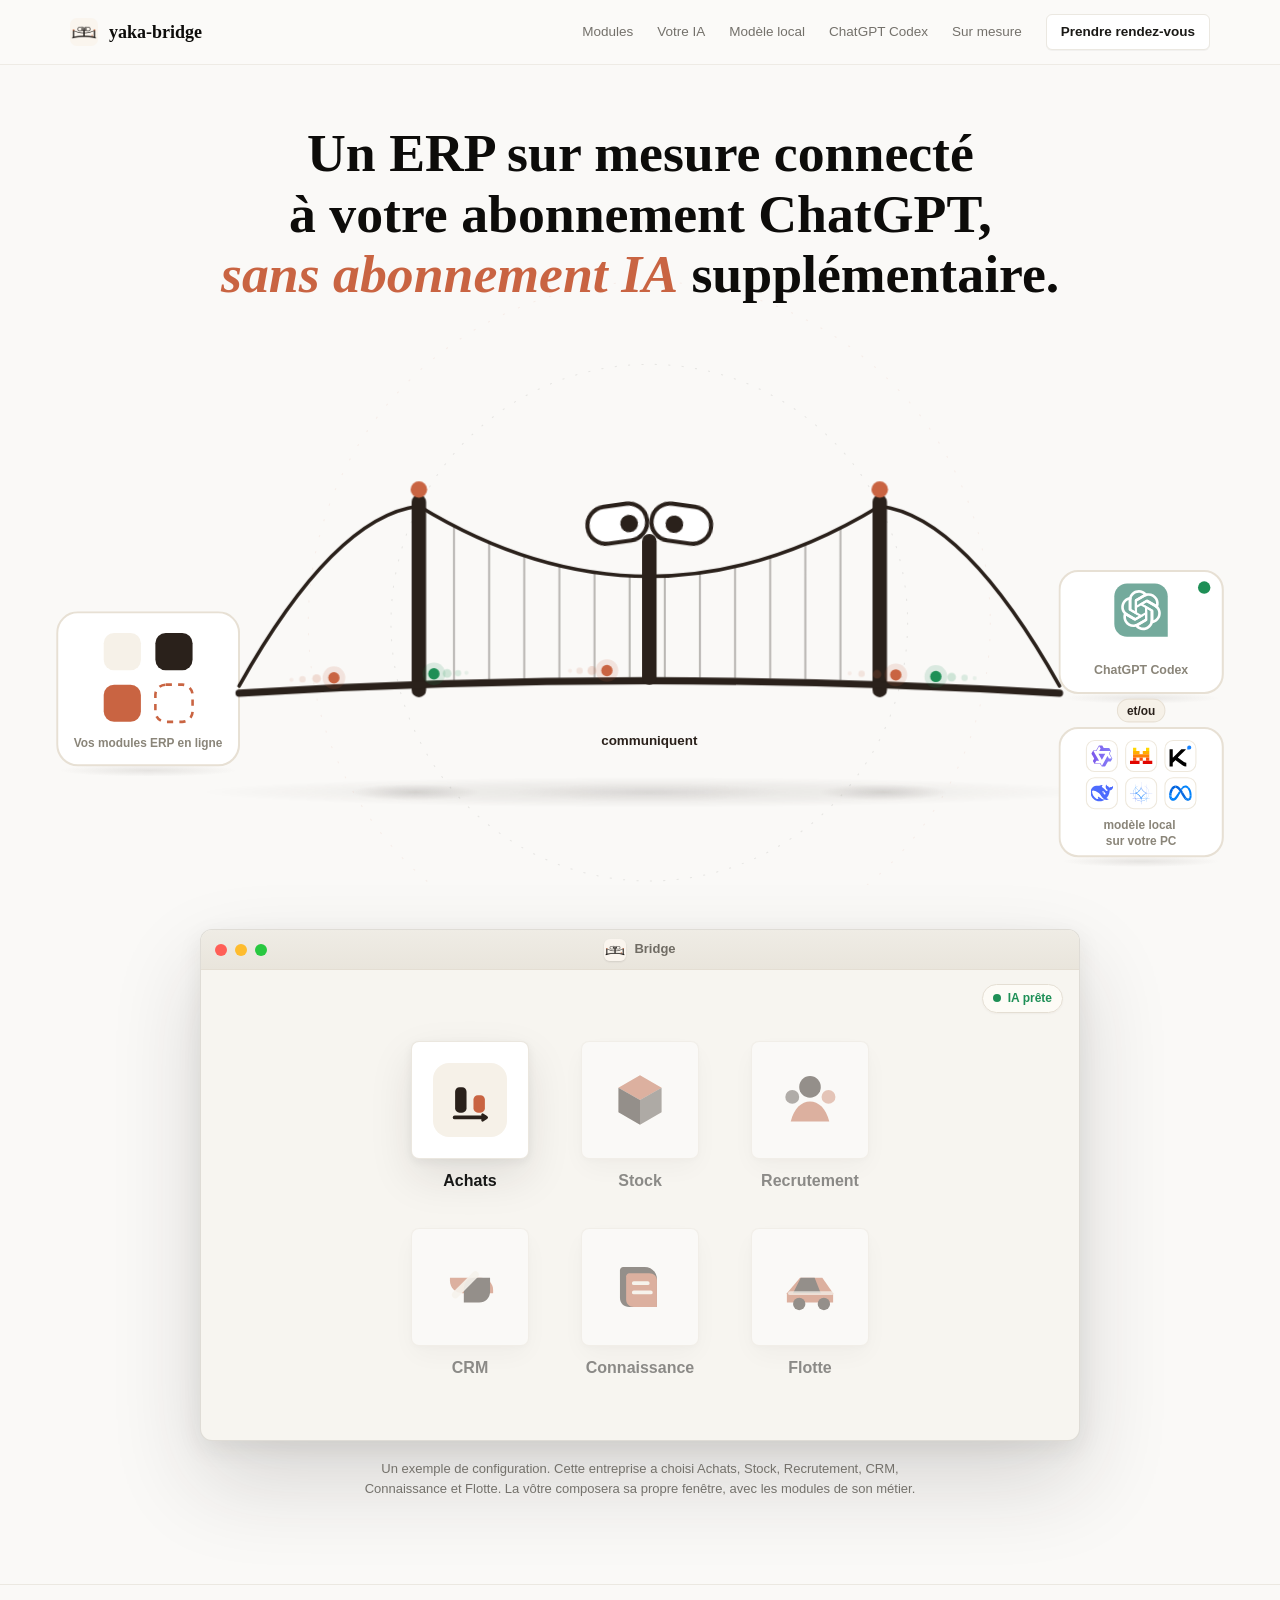
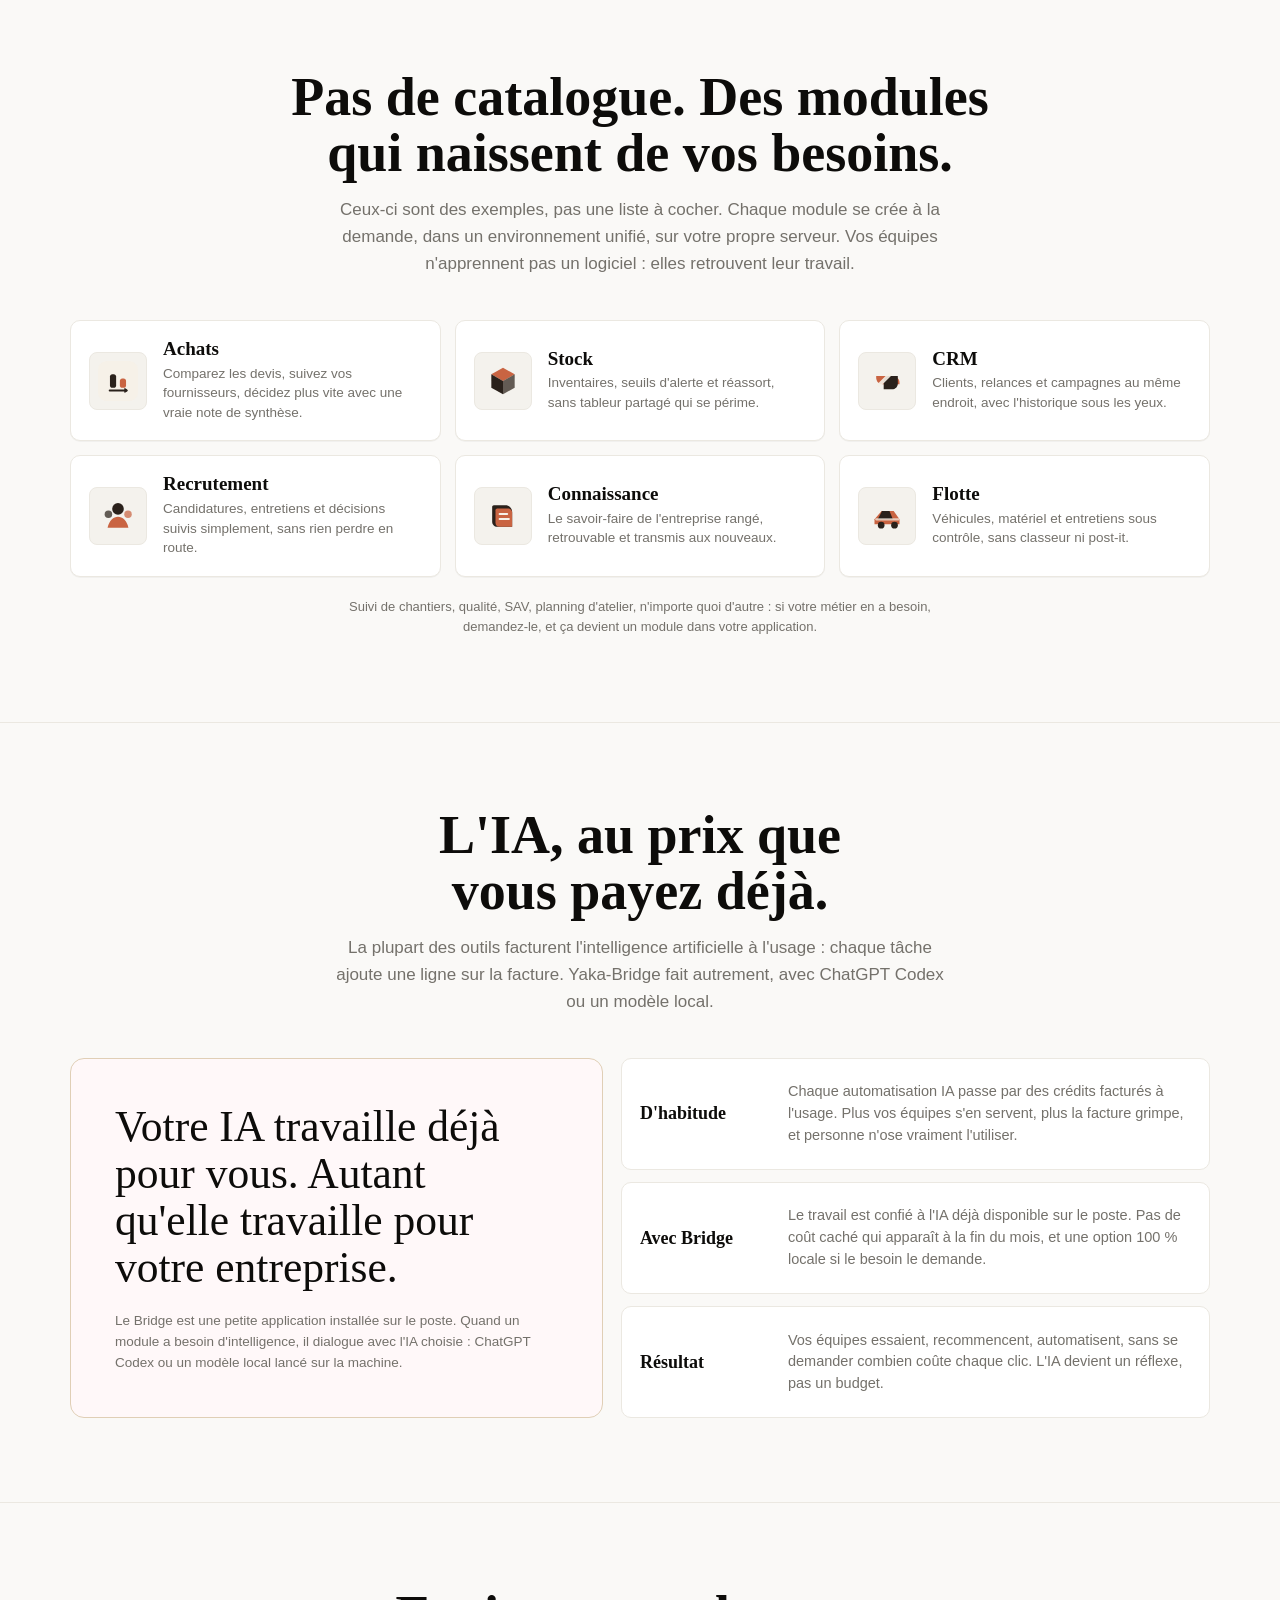
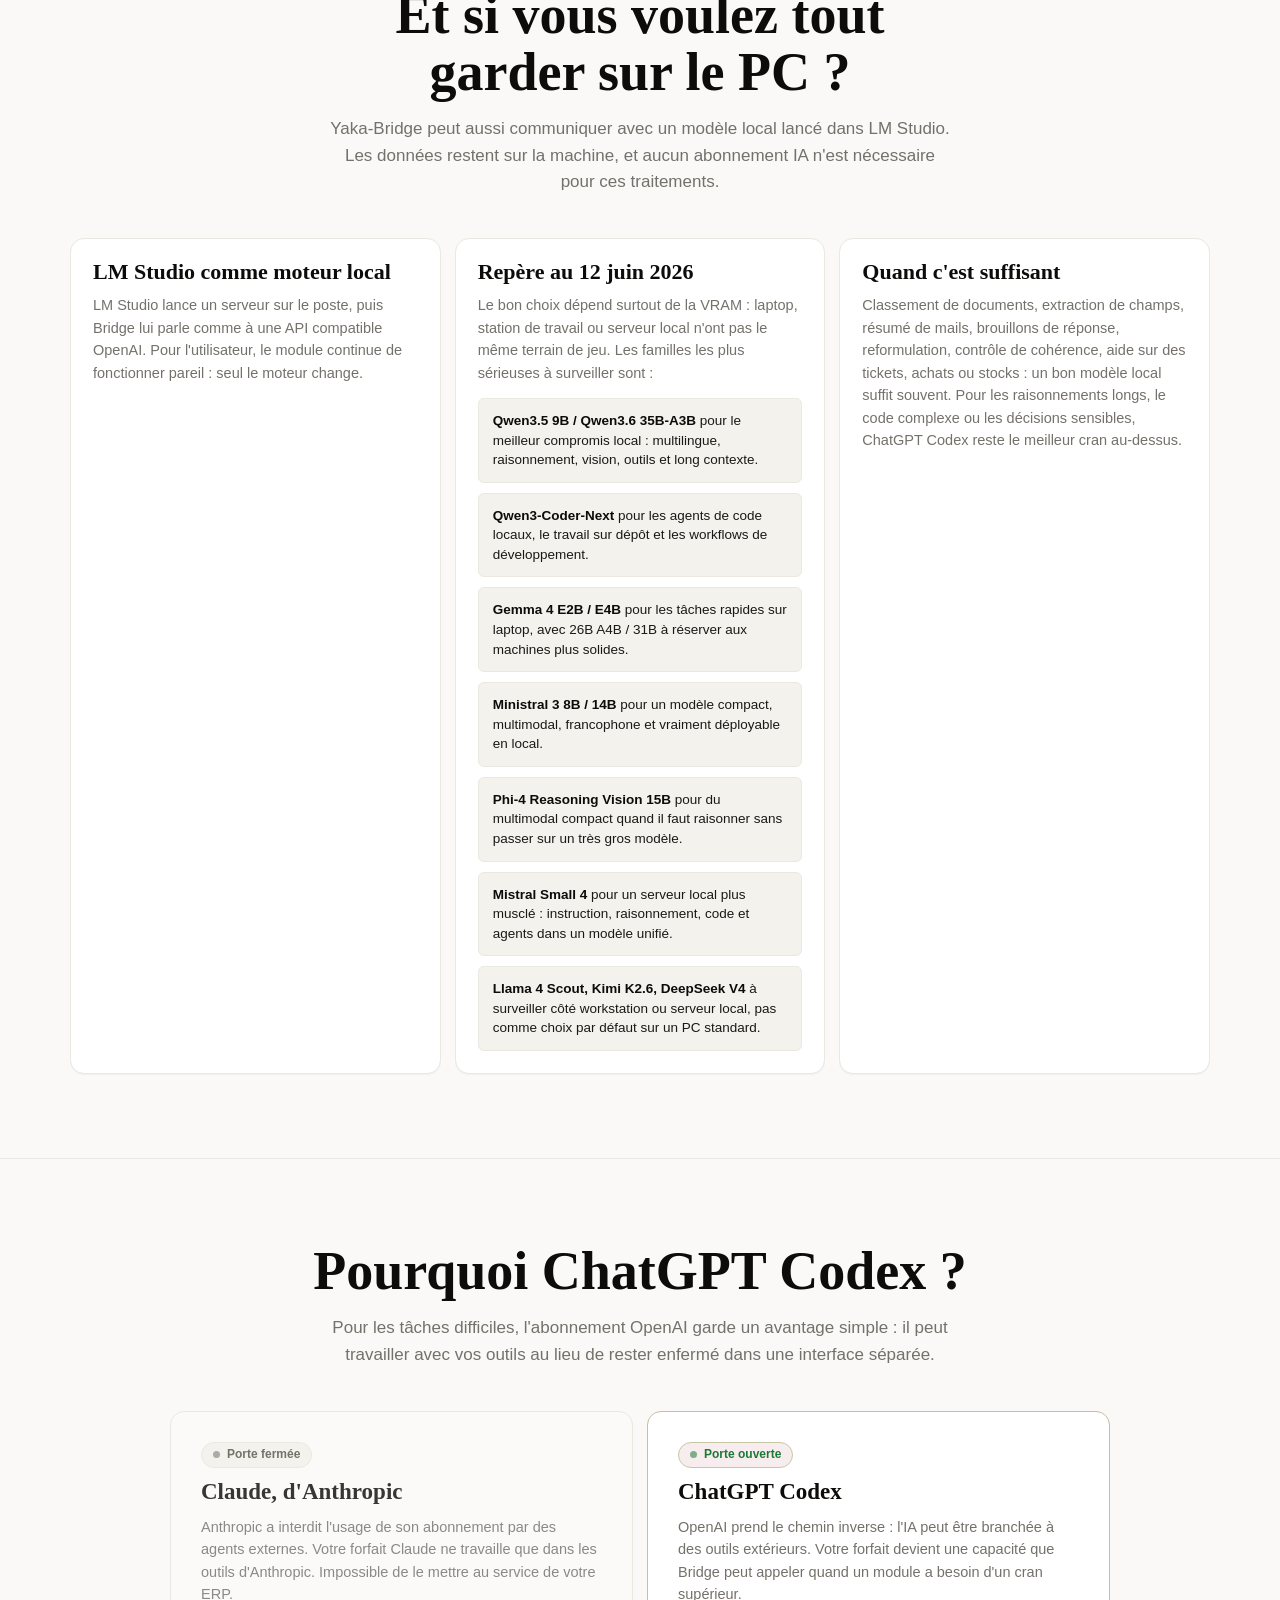
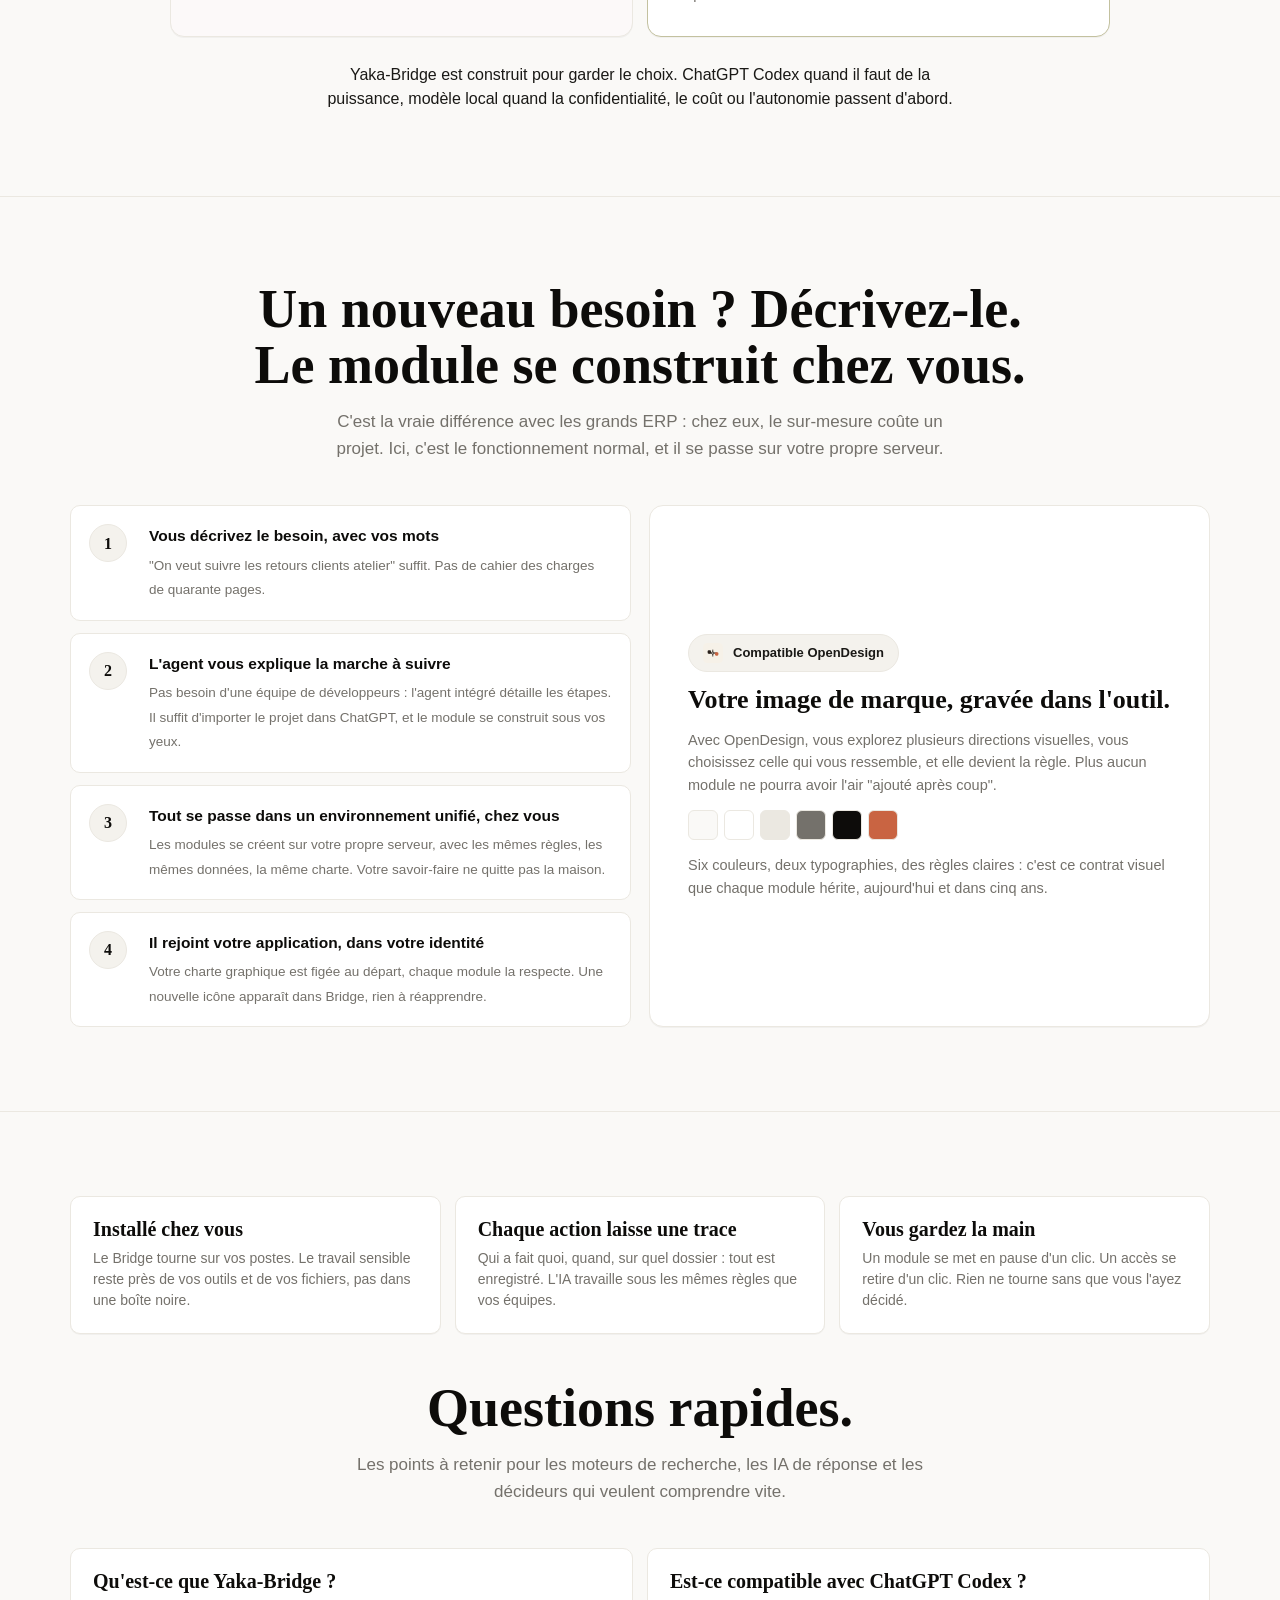
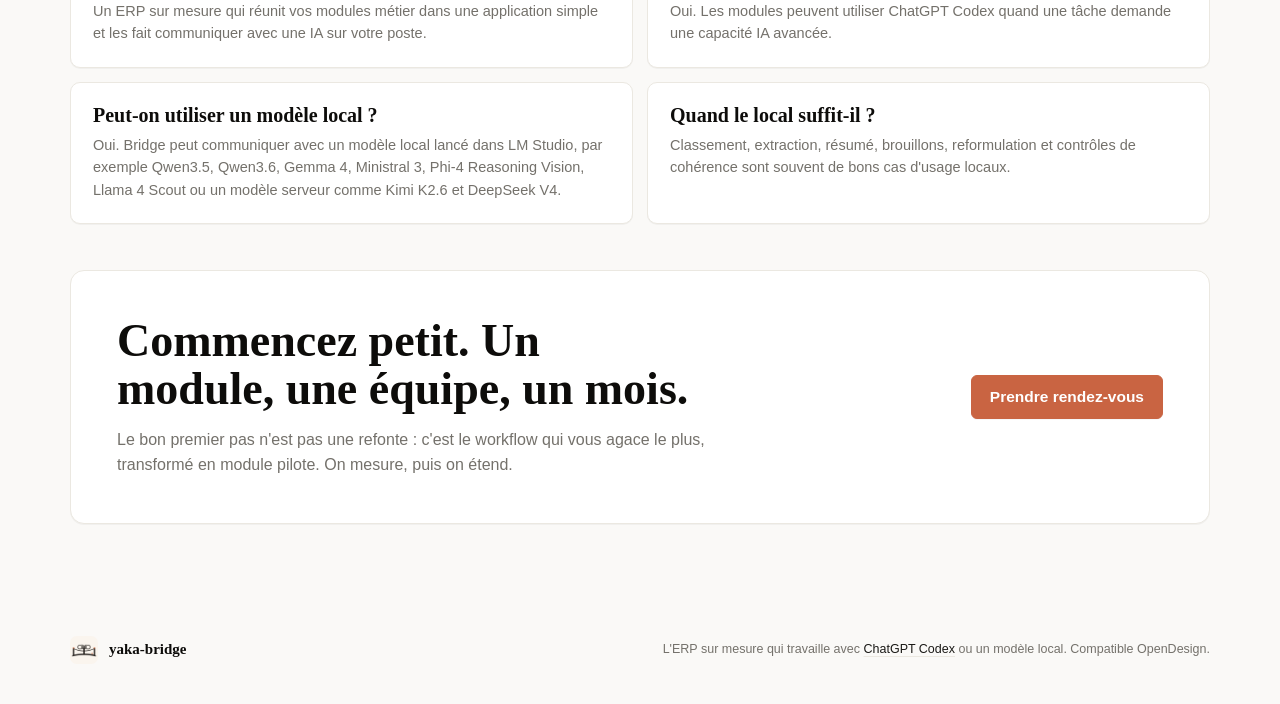
==== commit a640e386: "Accent hero AI subscription copy" ====
--- a/public/index.html
+++ b/public/index.html
@@ -564,7 +564,7 @@
         <h1 id="hero-title" class="hero-title-offer">
           <span class="line"><span>Un ERP sur mesure connecté</span></span>
           <span class="line"><span>à votre abonnement ChatGPT,</span></span>
-          <span class="line"><span>sans abonnement IA supplémentaire.</span></span>
+          <span class="line"><span><em>sans abonnement IA</em> supplémentaire.</span></span>
         </h1>
       </div>
       <div class="hero-scene" id="bridge-stage" aria-hidden="true">
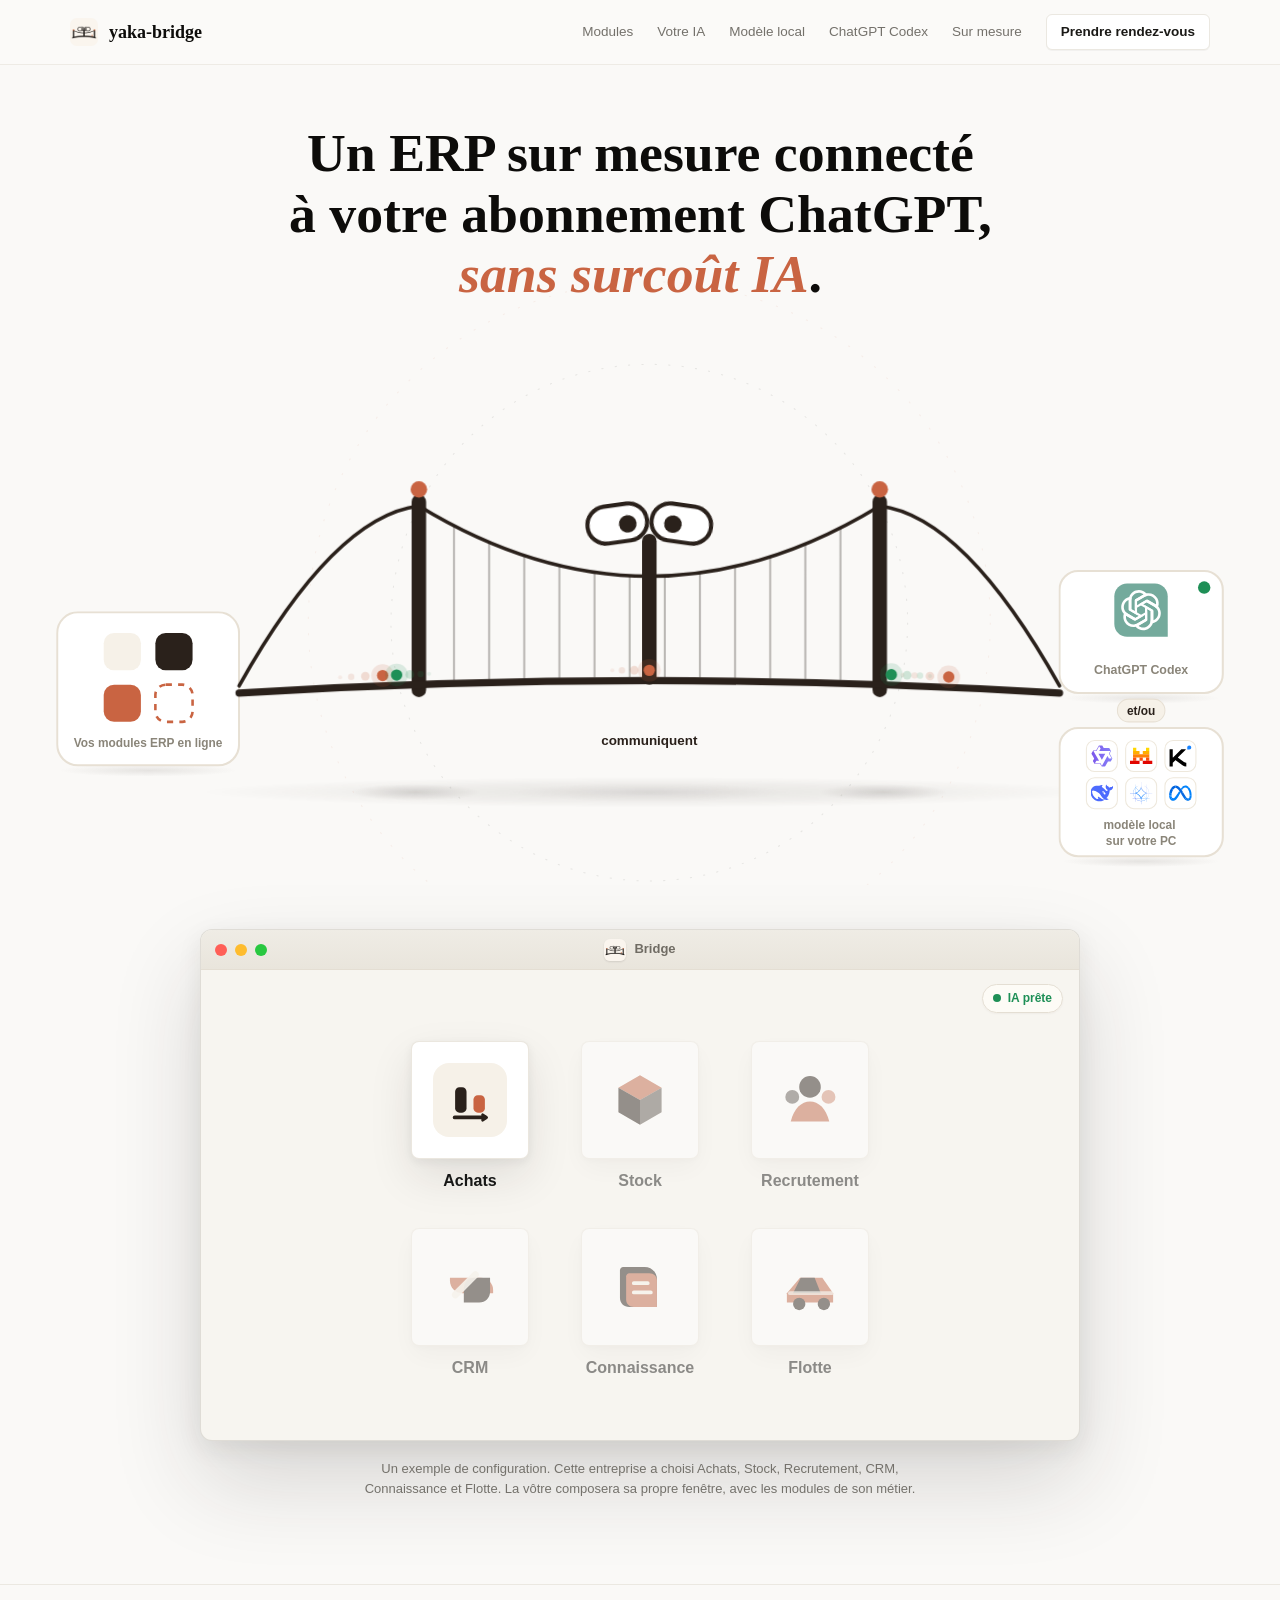
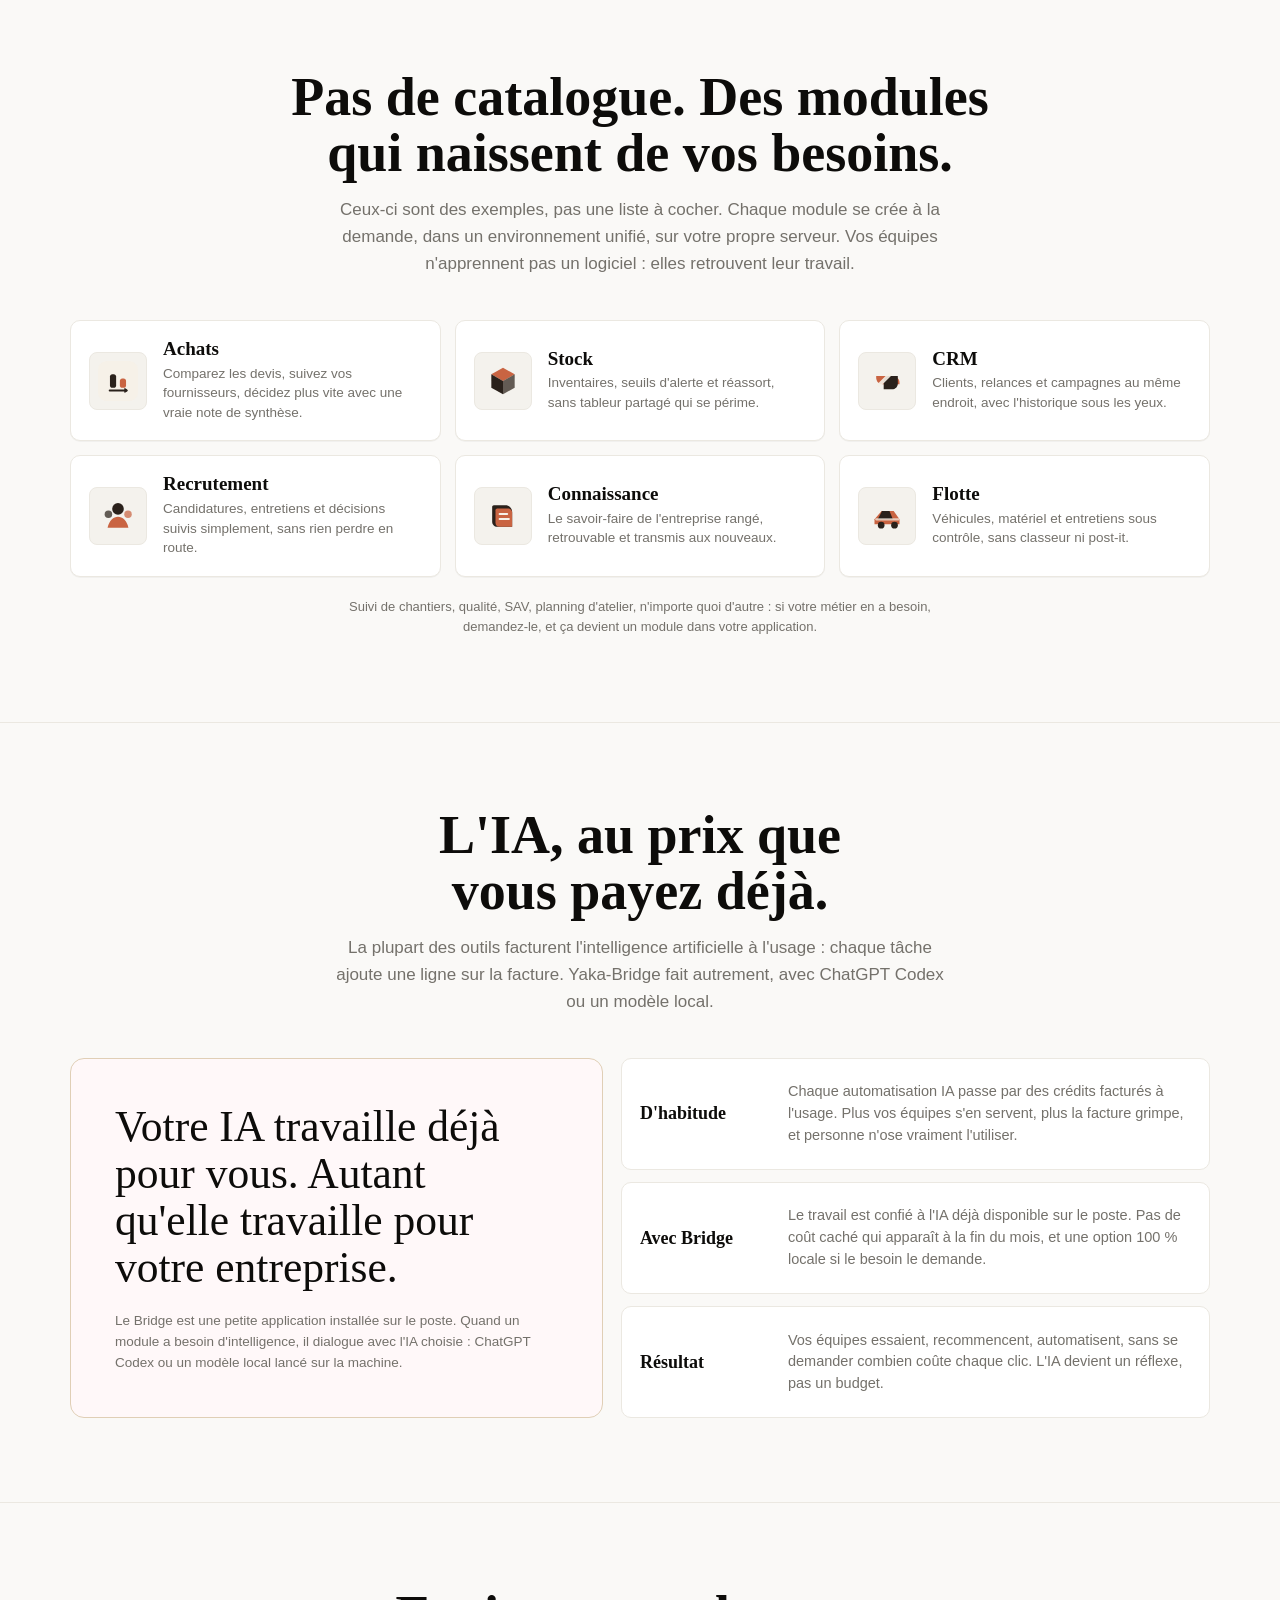
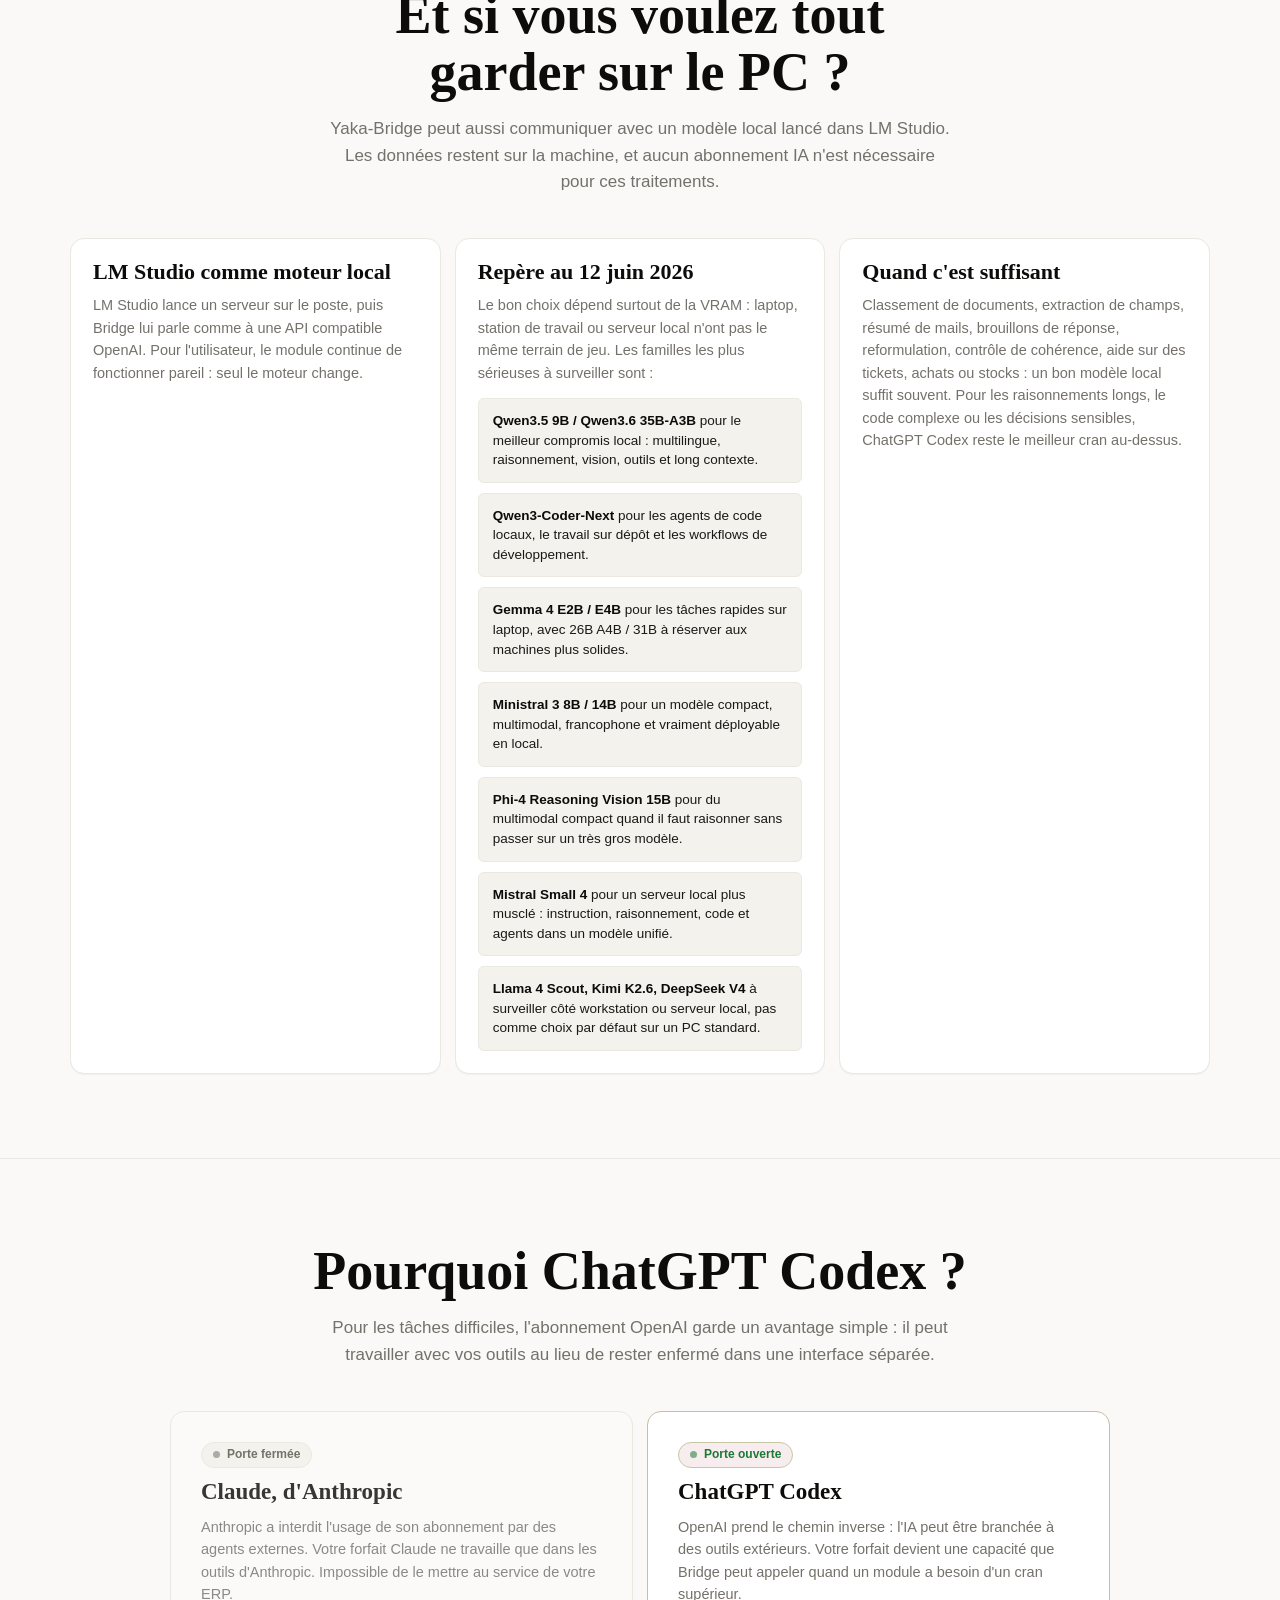
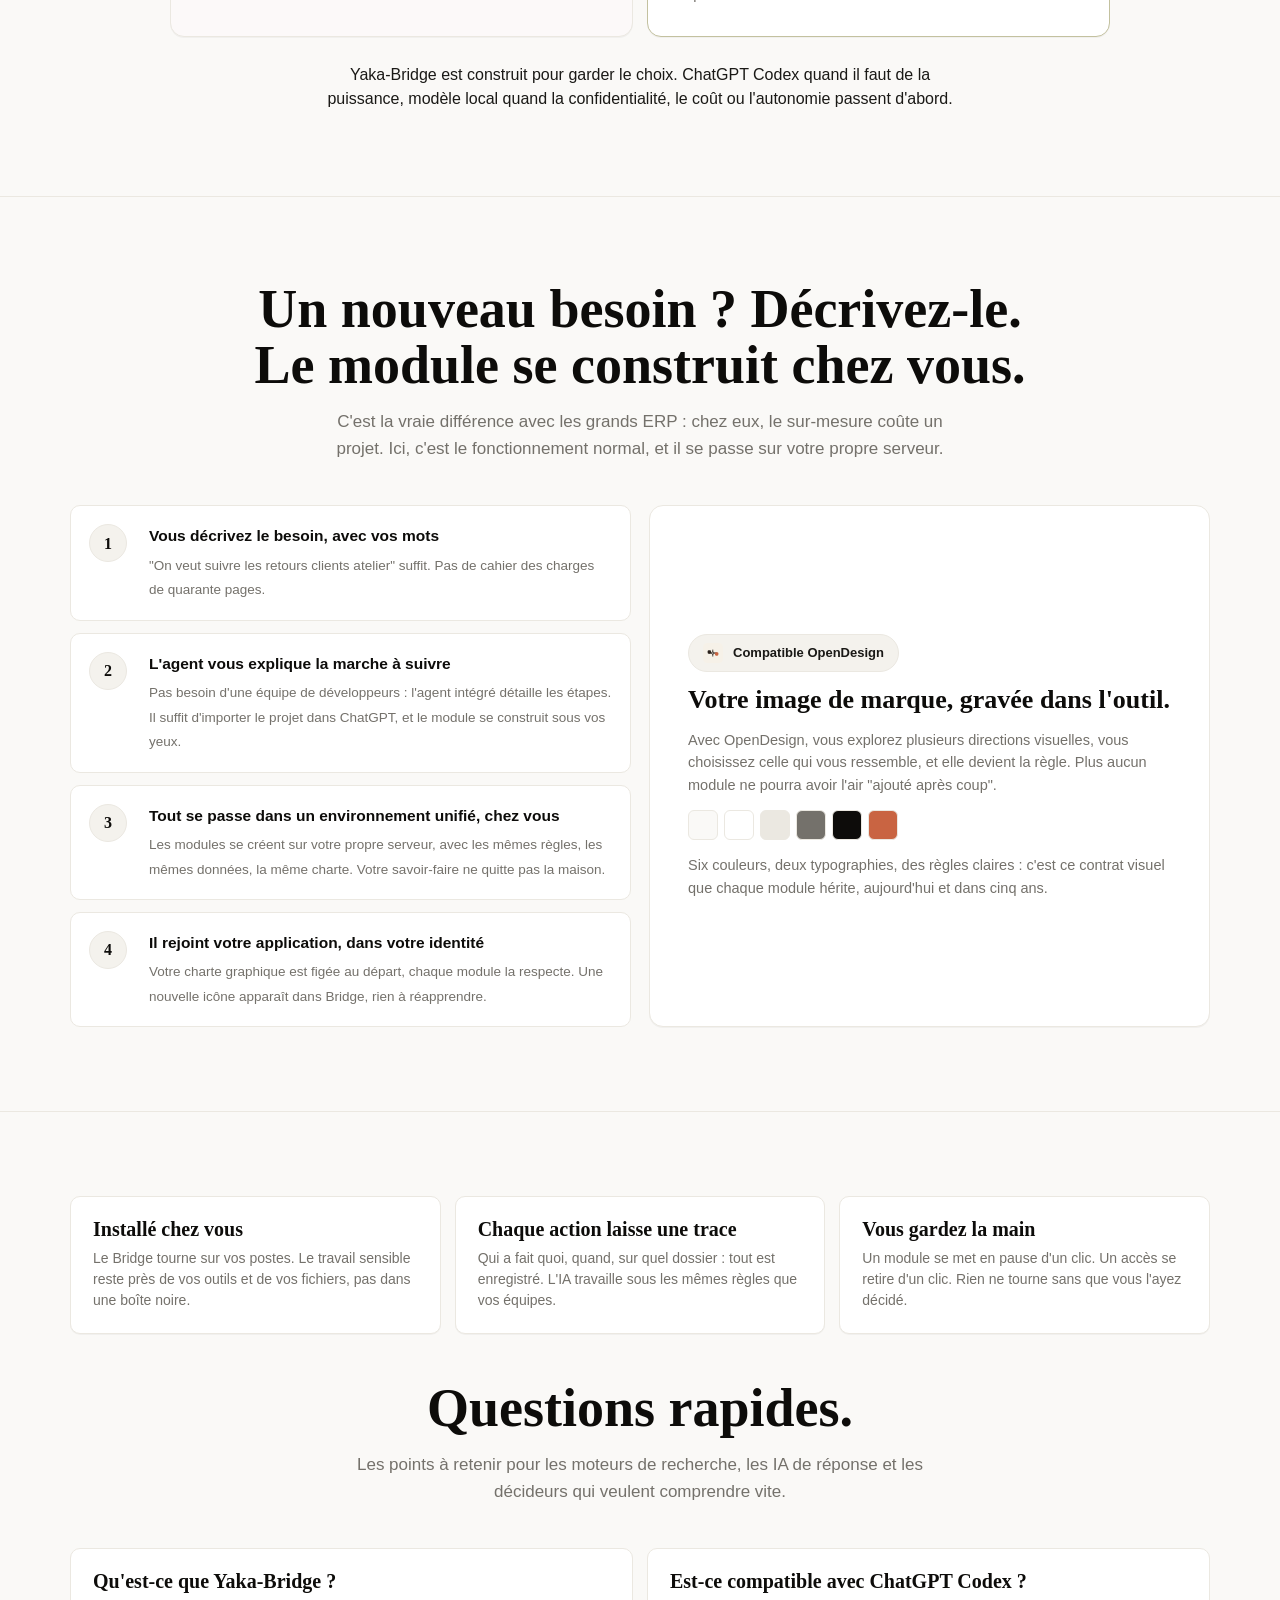
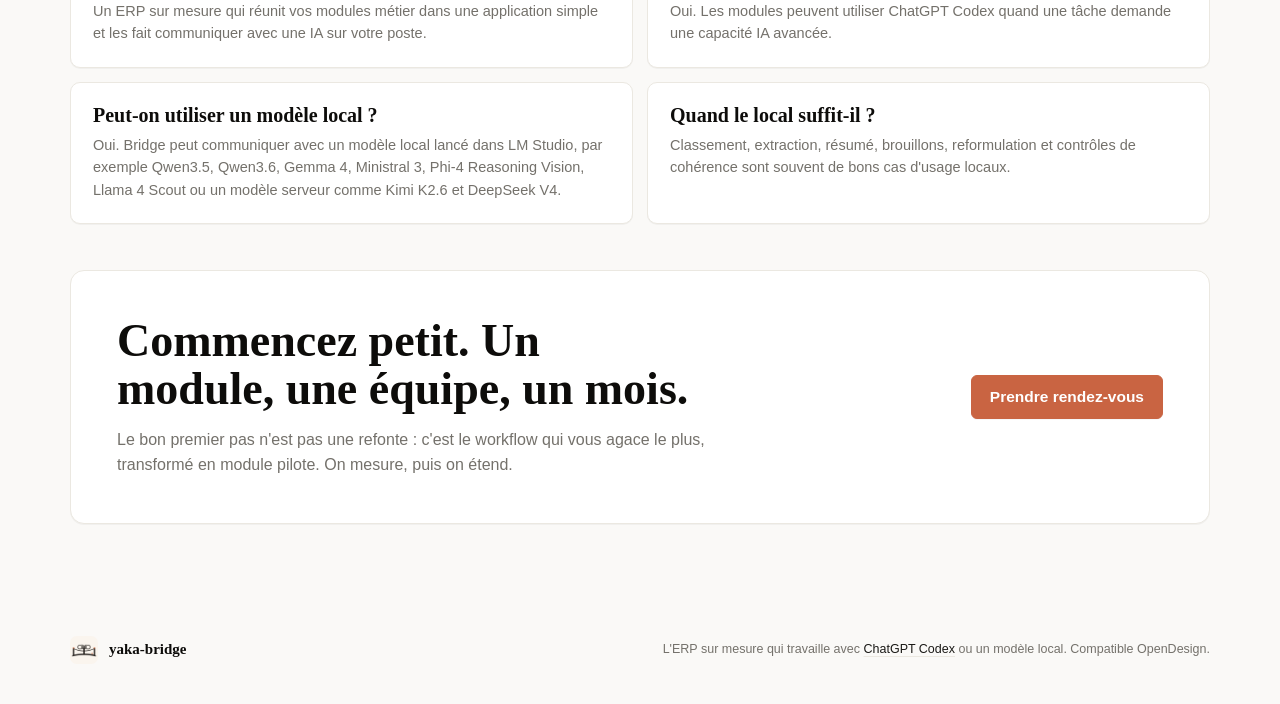
==== commit a856842d: "Remove repeated subscription wording" ====
--- a/public/index.html
+++ b/public/index.html
@@ -564,7 +564,7 @@
         <h1 id="hero-title" class="hero-title-offer">
           <span class="line"><span>Un ERP sur mesure connecté</span></span>
           <span class="line"><span>à votre abonnement ChatGPT,</span></span>
-          <span class="line"><span><em>sans abonnement IA</em> supplémentaire.</span></span>
+          <span class="line"><span><em>sans surcoût IA</em>.</span></span>
         </h1>
       </div>
       <div class="hero-scene" id="bridge-stage" aria-hidden="true">
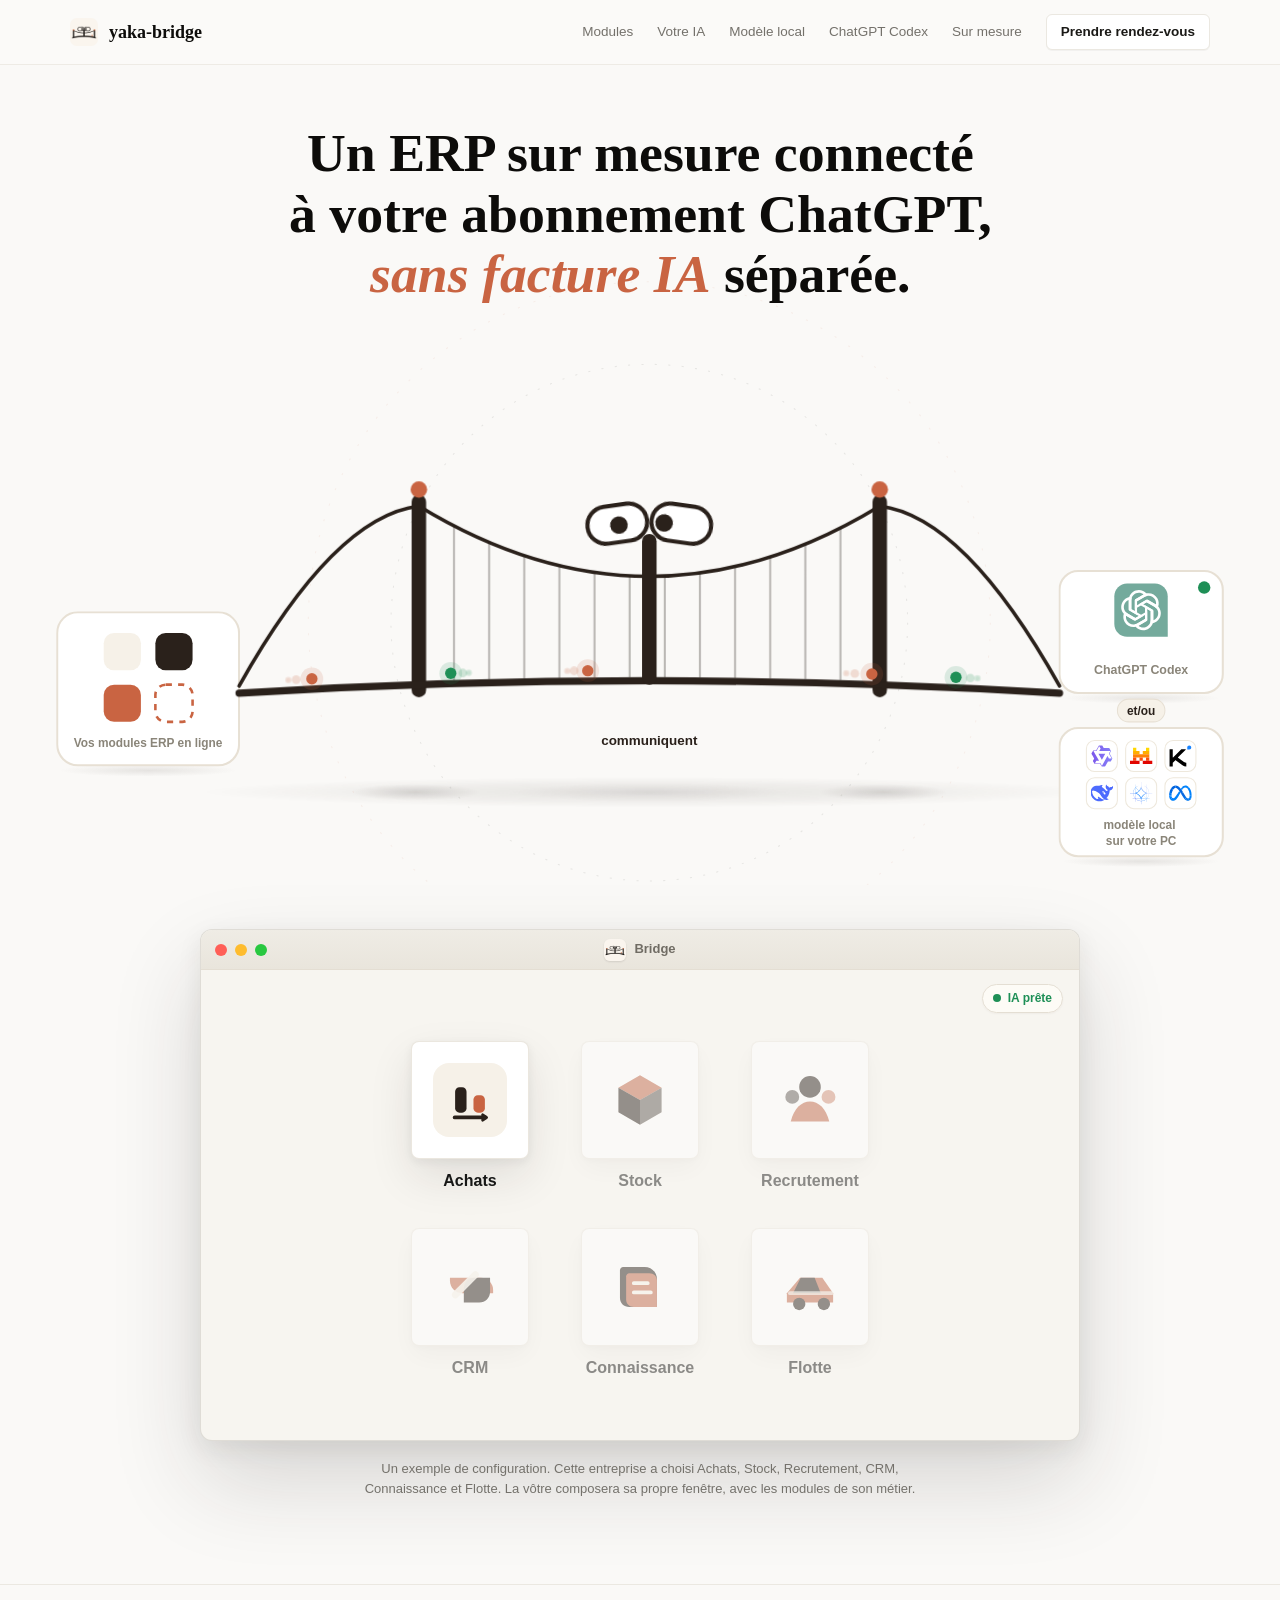
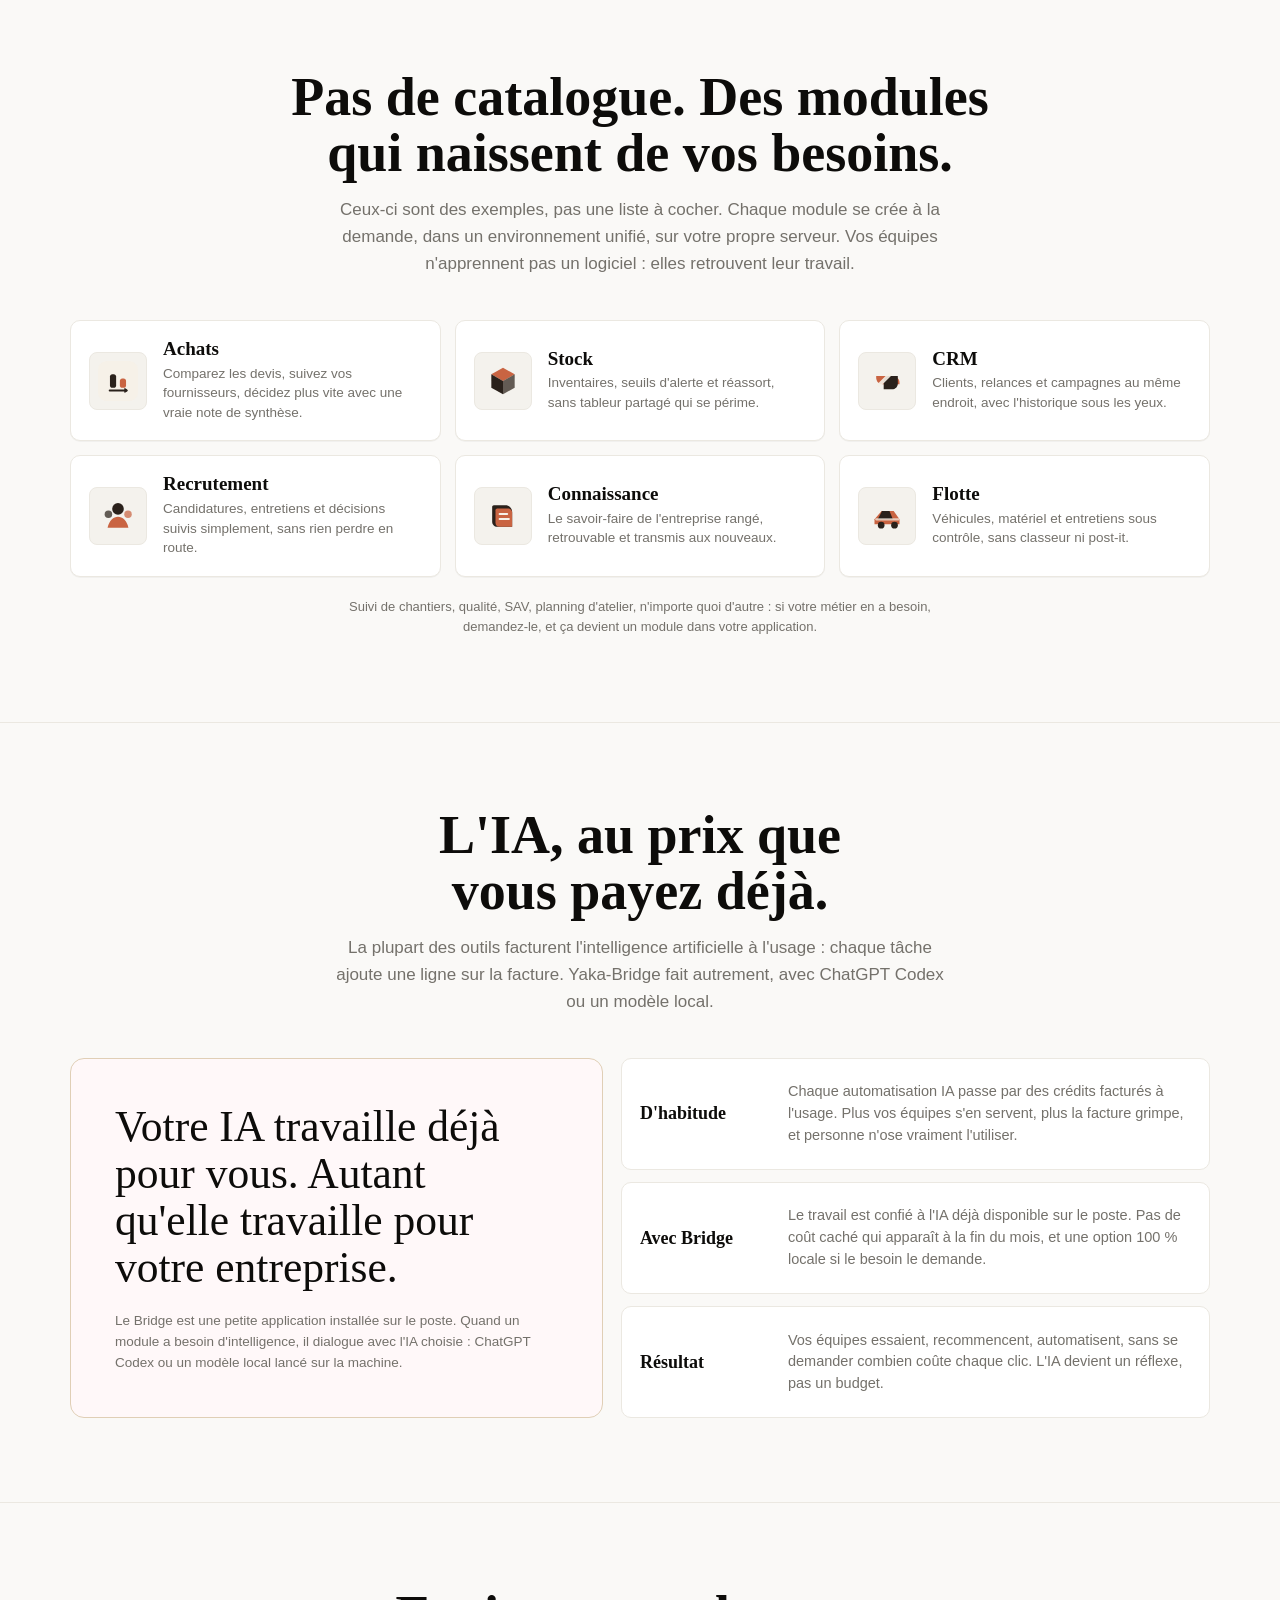
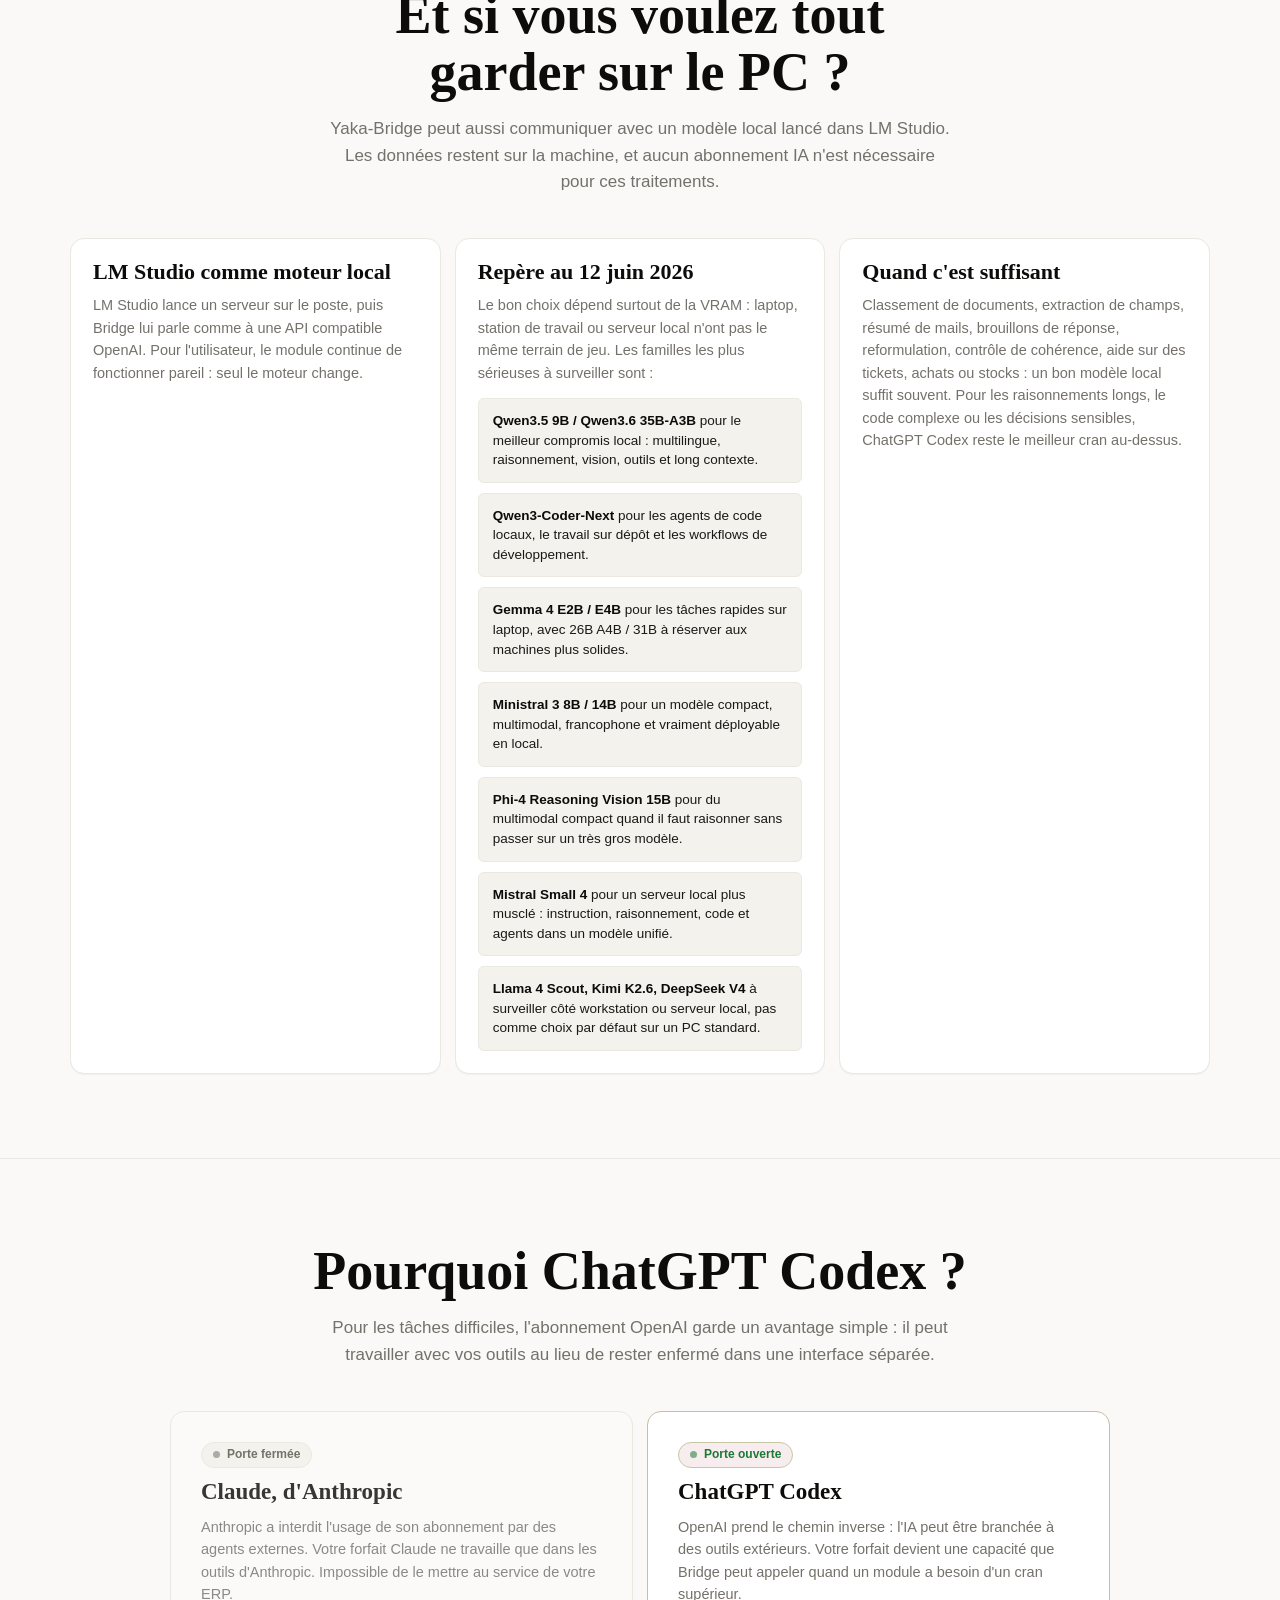
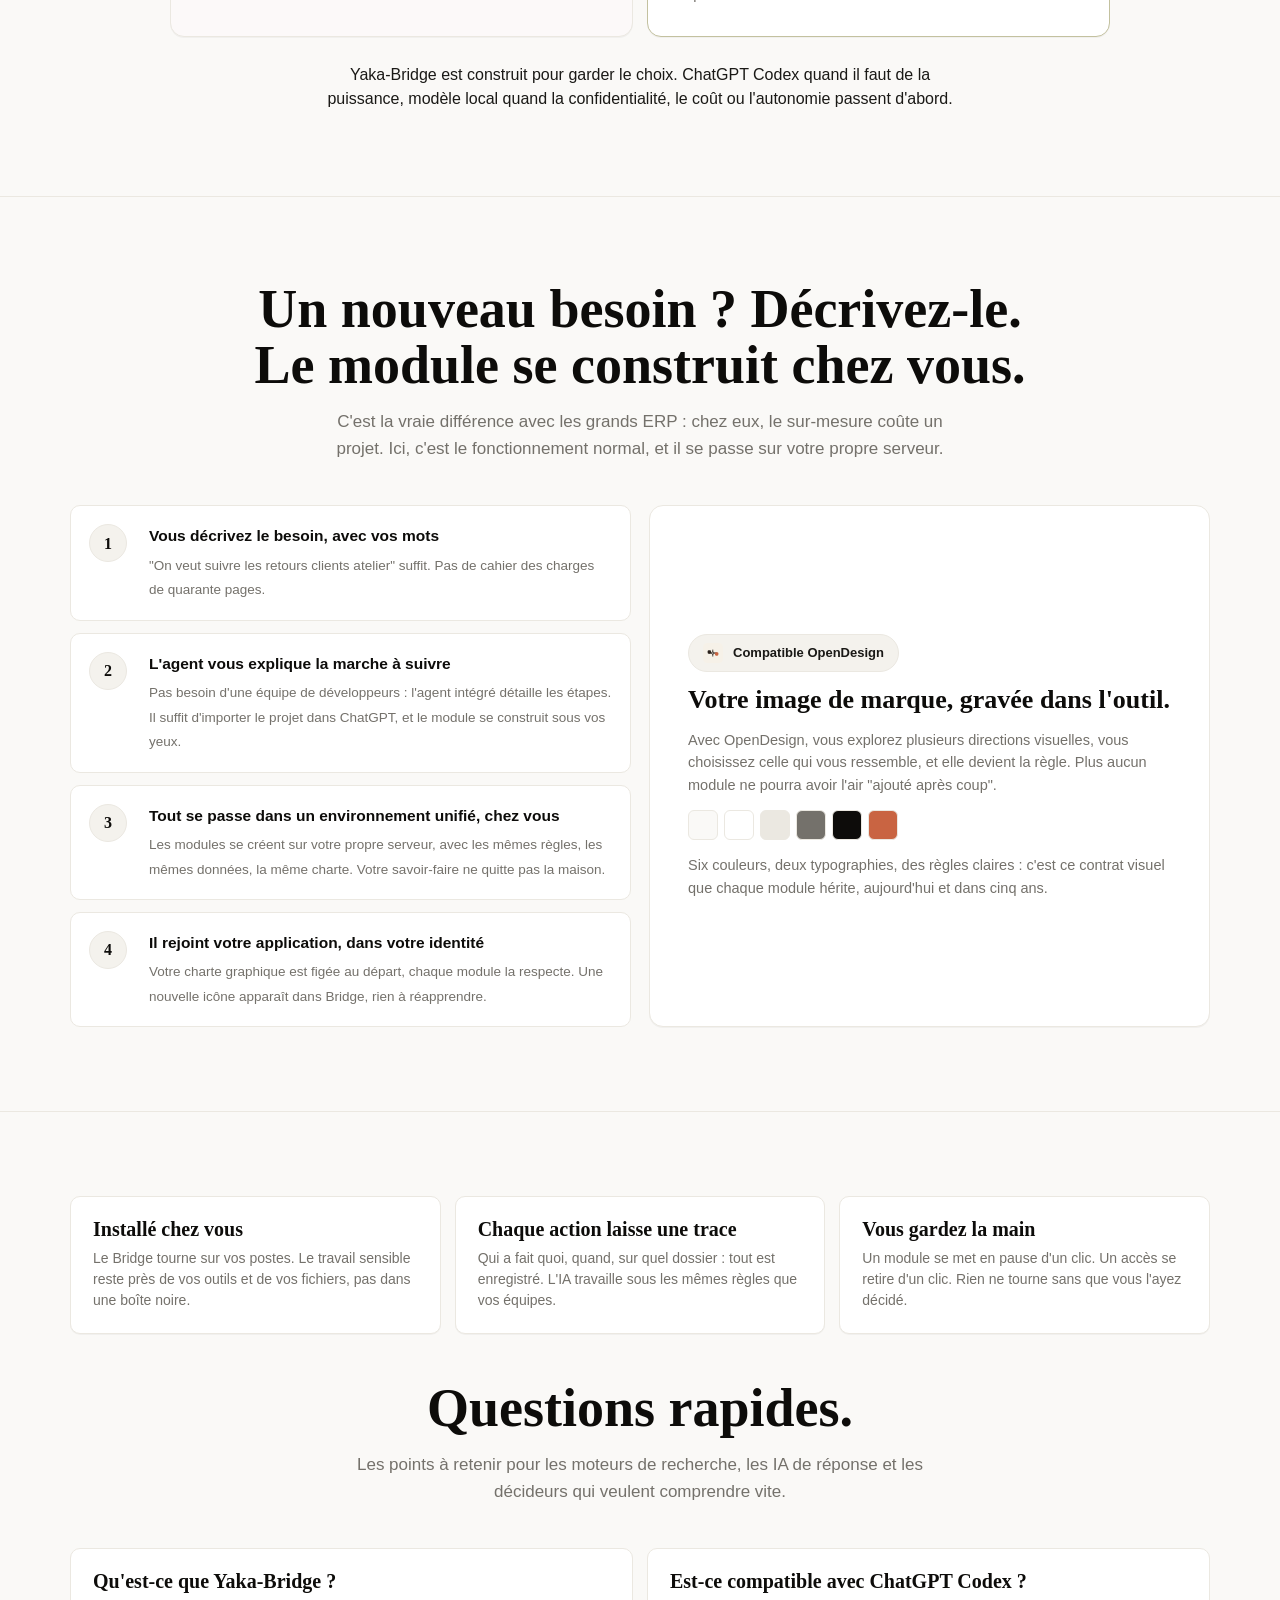
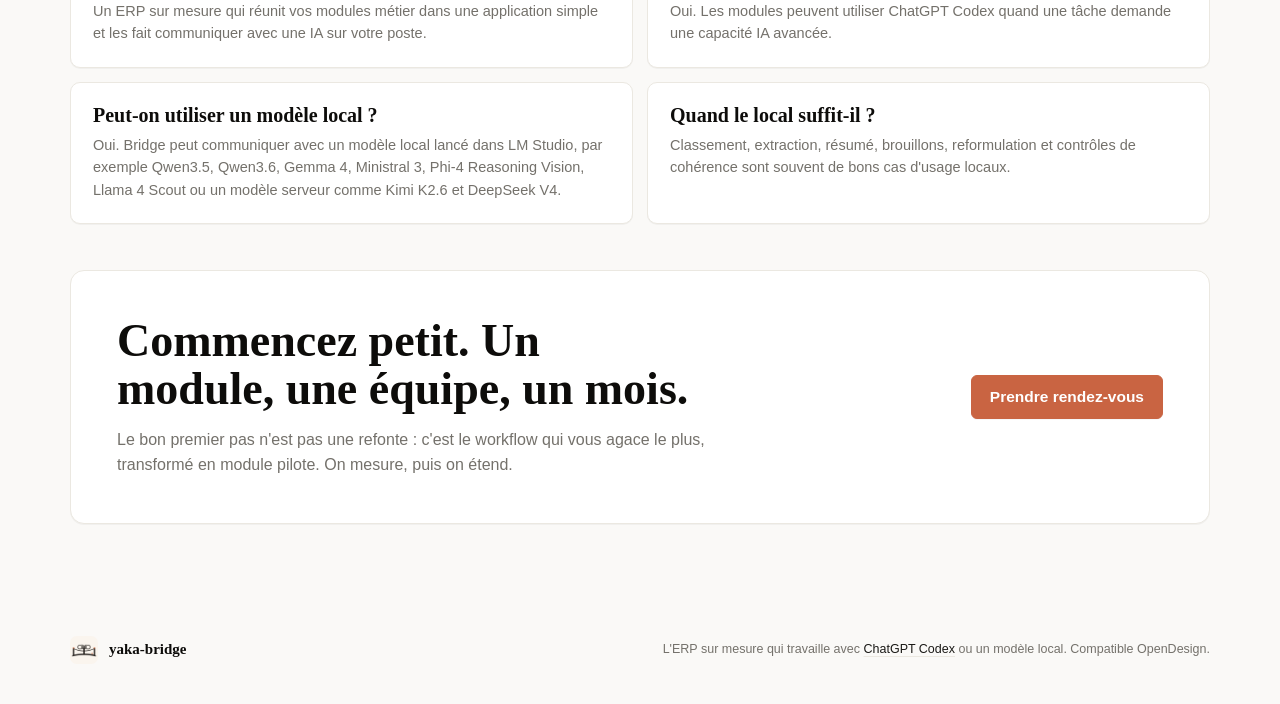
==== commit 07b4dce4: "Clarify hero AI billing copy" ====
--- a/public/index.html
+++ b/public/index.html
@@ -564,7 +564,7 @@
         <h1 id="hero-title" class="hero-title-offer">
           <span class="line"><span>Un ERP sur mesure connecté</span></span>
           <span class="line"><span>à votre abonnement ChatGPT,</span></span>
-          <span class="line"><span><em>sans surcoût IA</em>.</span></span>
+          <span class="line"><span><em>sans facture IA</em> séparée.</span></span>
         </h1>
       </div>
       <div class="hero-scene" id="bridge-stage" aria-hidden="true">
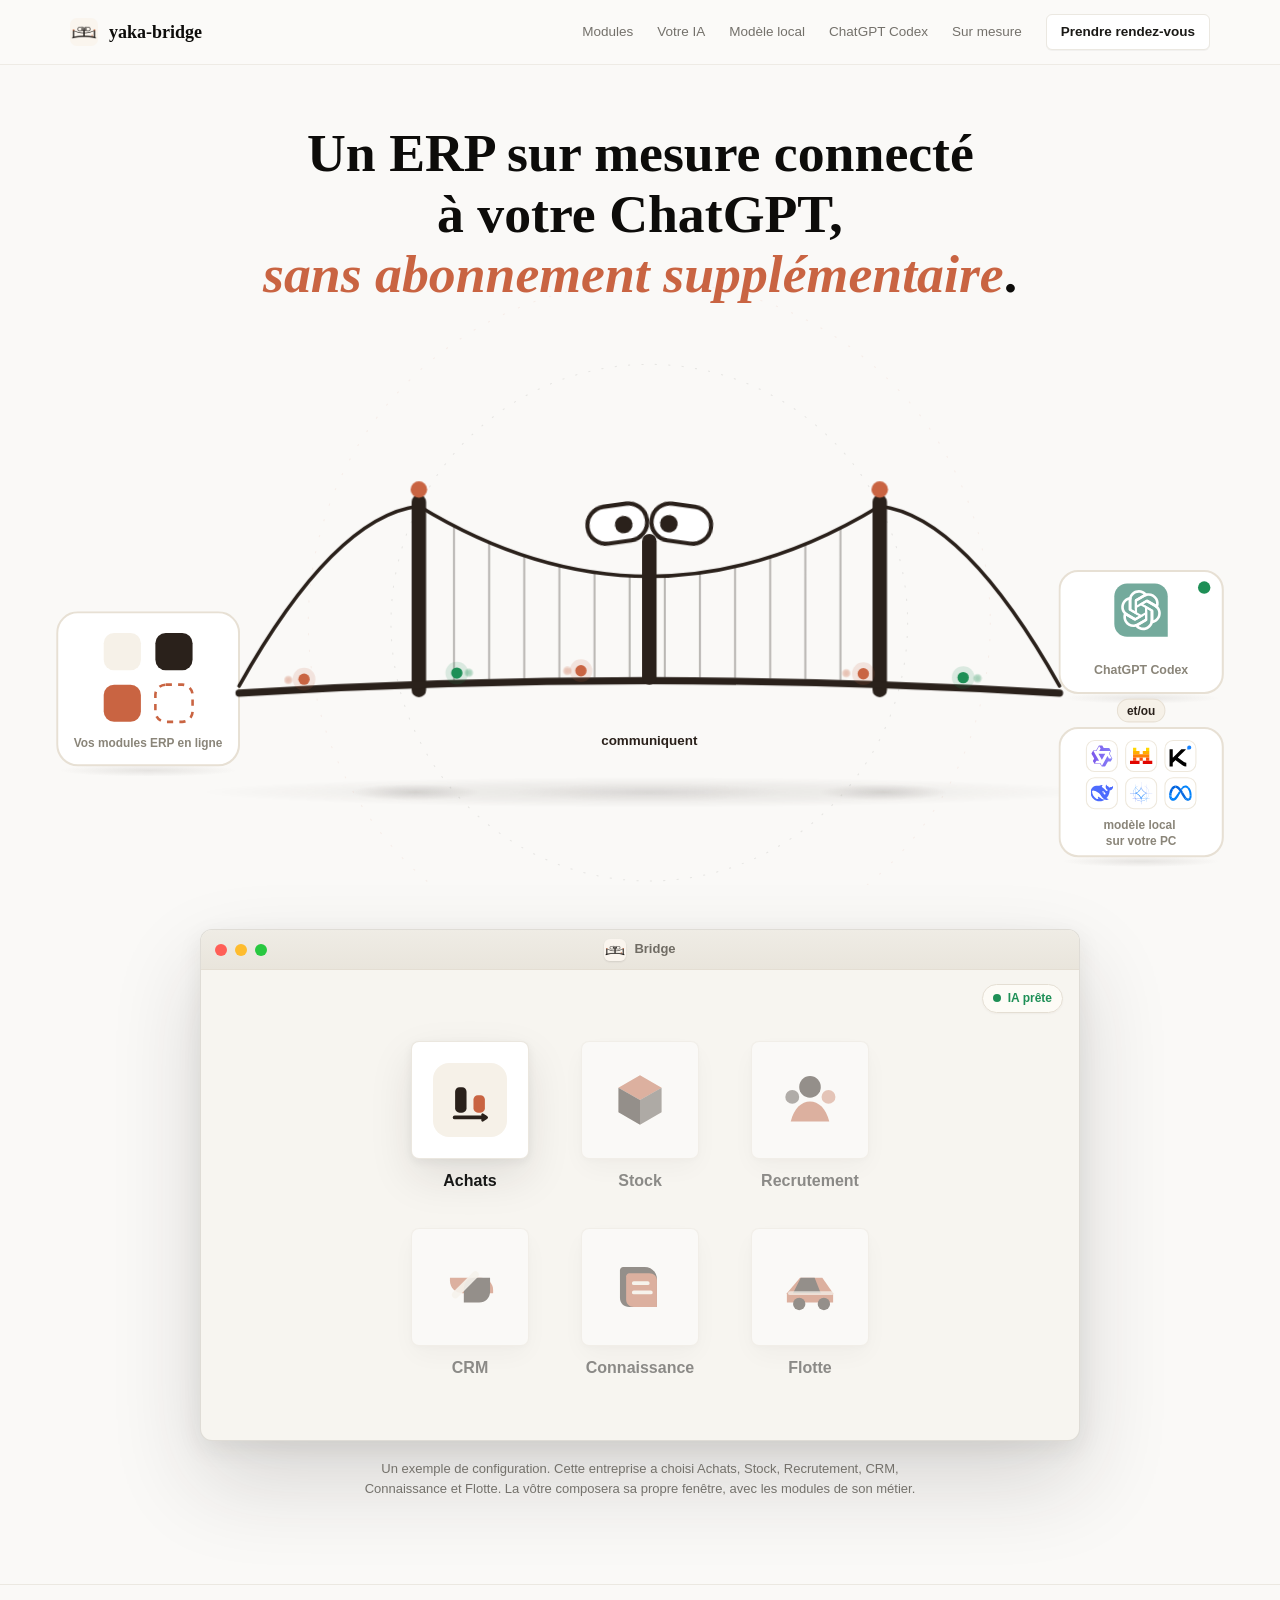
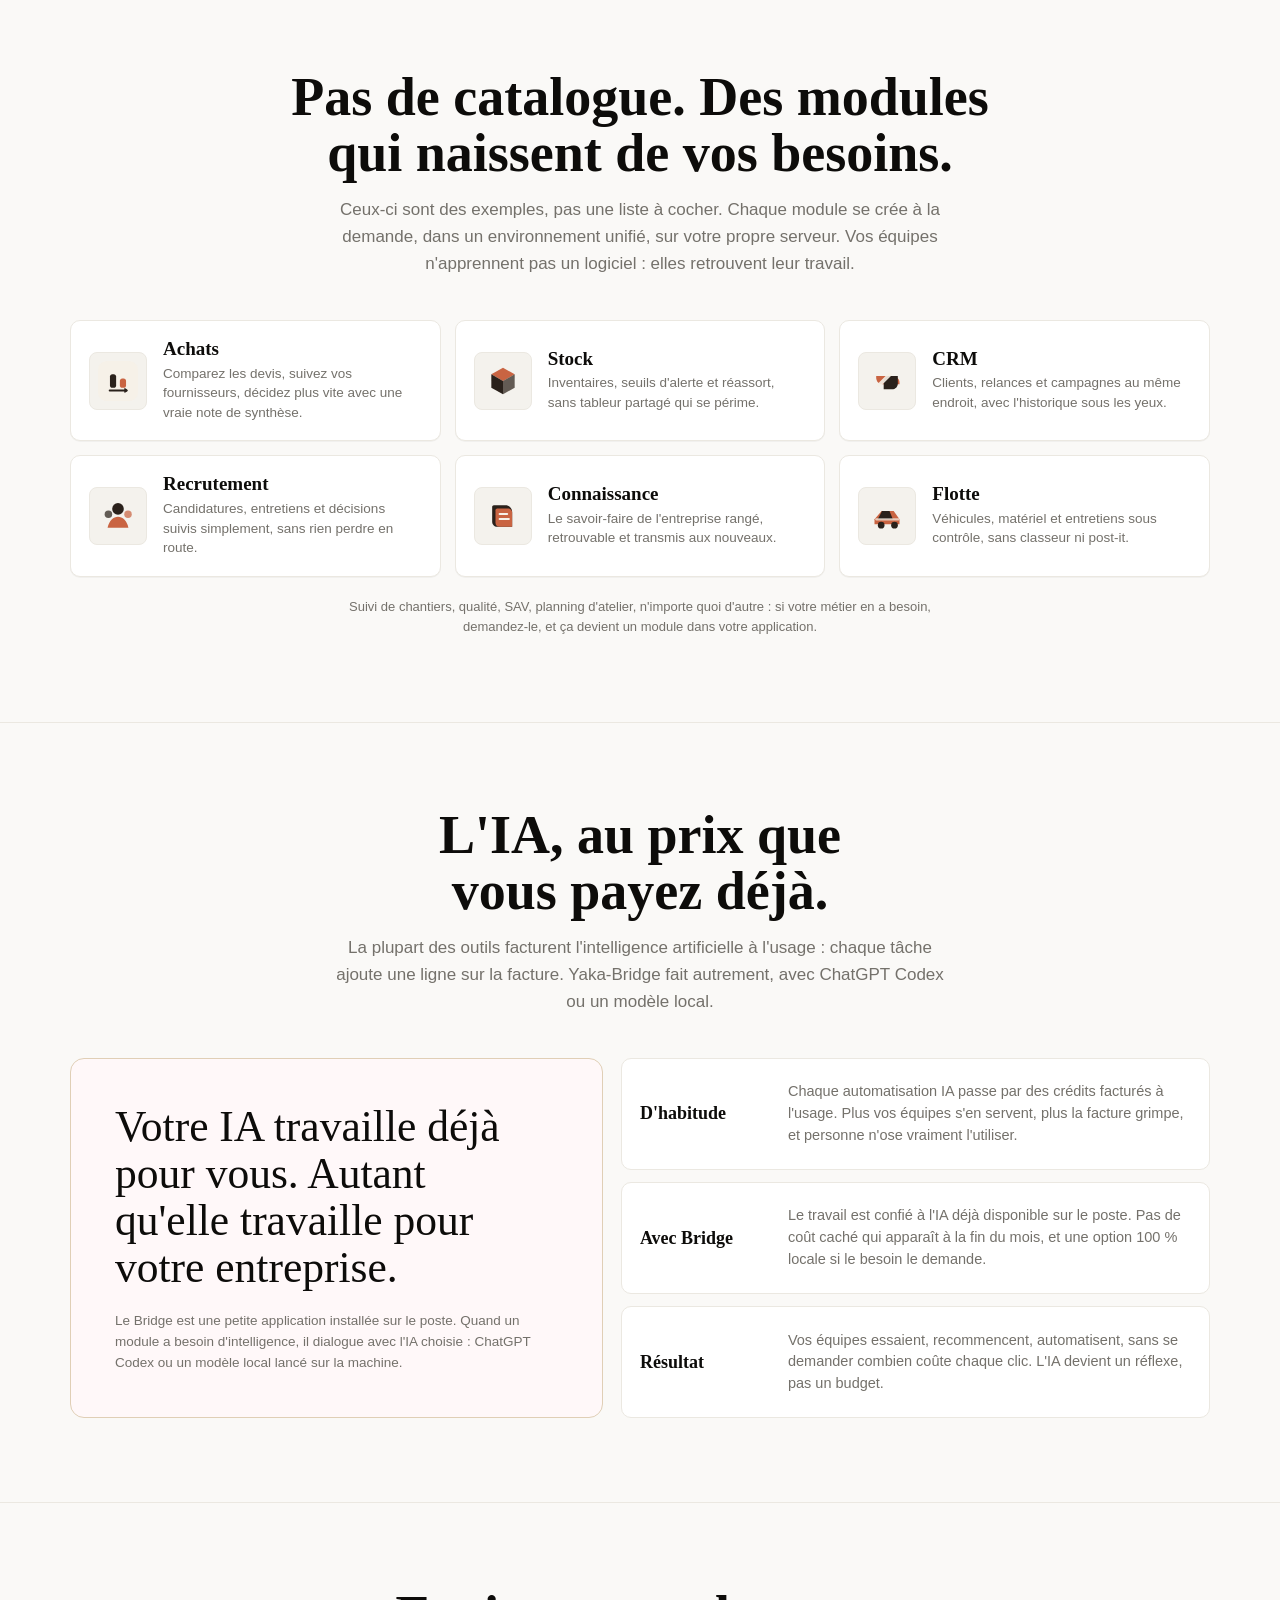
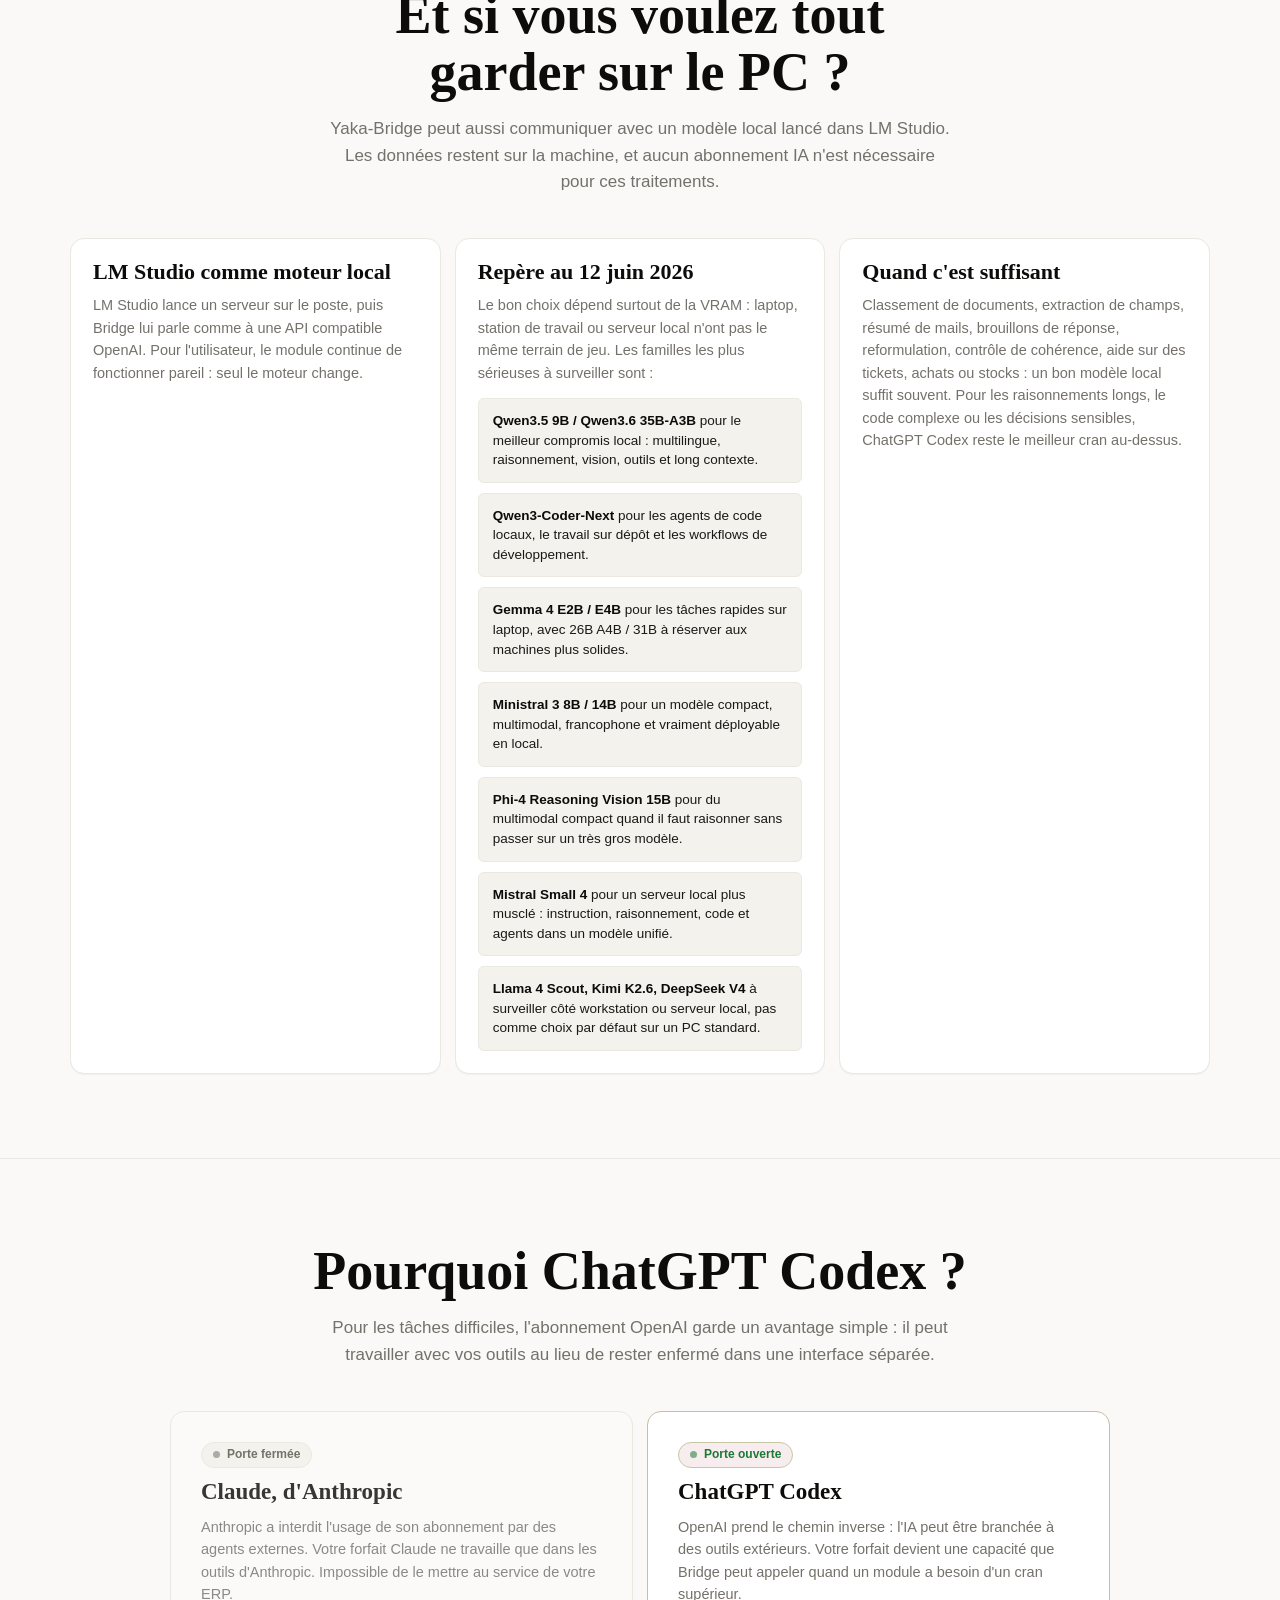
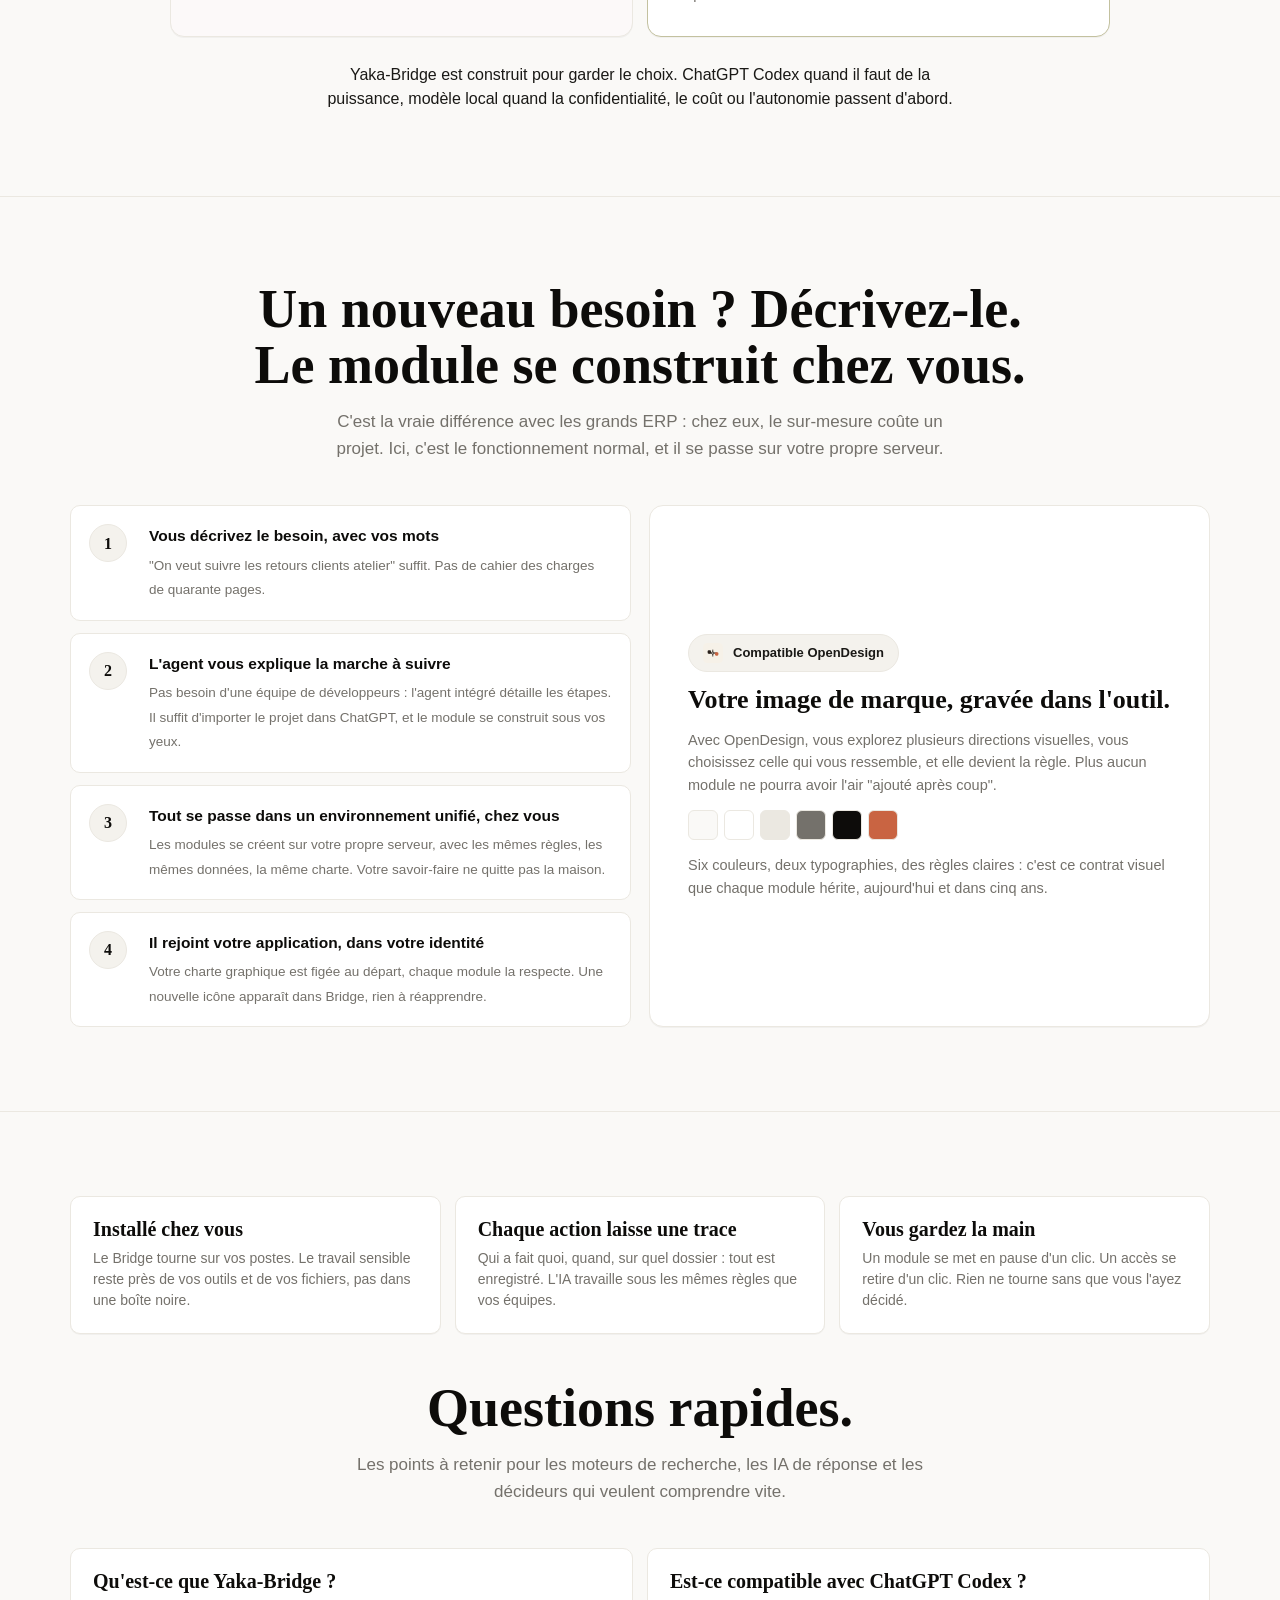
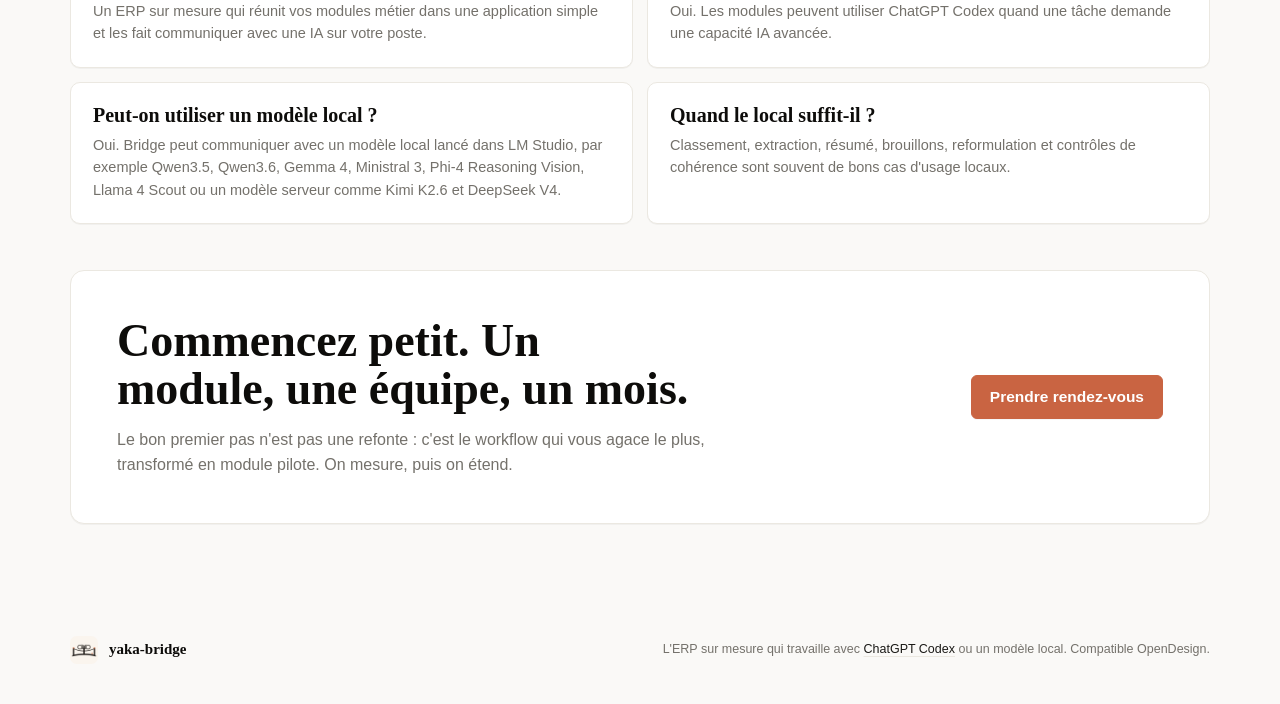
==== commit 58577a9b: "Update hero ChatGPT subscription wording" ====
--- a/public/index.html
+++ b/public/index.html
@@ -563,8 +563,8 @@
       <div class="shell hero-copy">
         <h1 id="hero-title" class="hero-title-offer">
           <span class="line"><span>Un ERP sur mesure connecté</span></span>
-          <span class="line"><span>à votre abonnement ChatGPT,</span></span>
-          <span class="line"><span><em>sans facture IA</em> séparée.</span></span>
+          <span class="line"><span>à votre ChatGPT,</span></span>
+          <span class="line"><span><em>sans abonnement supplémentaire</em>.</span></span>
         </h1>
       </div>
       <div class="hero-scene" id="bridge-stage" aria-hidden="true">
